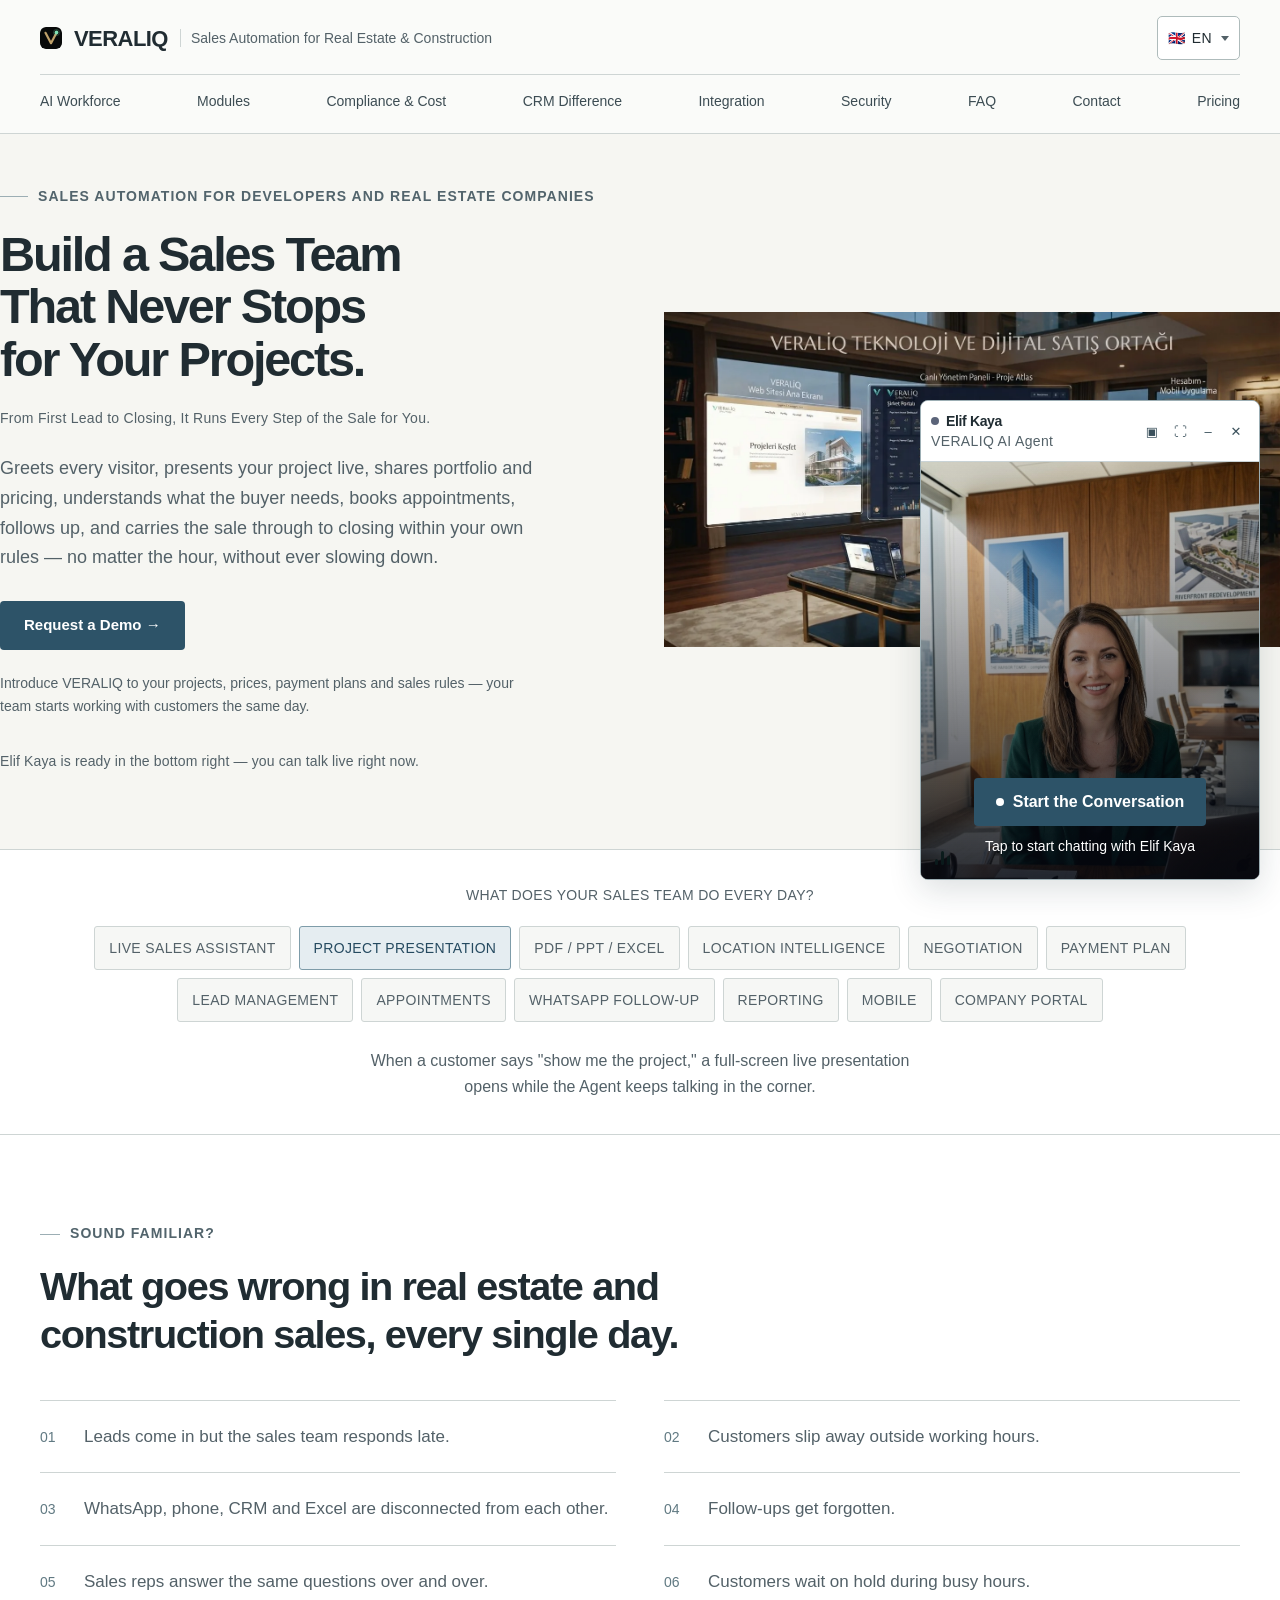
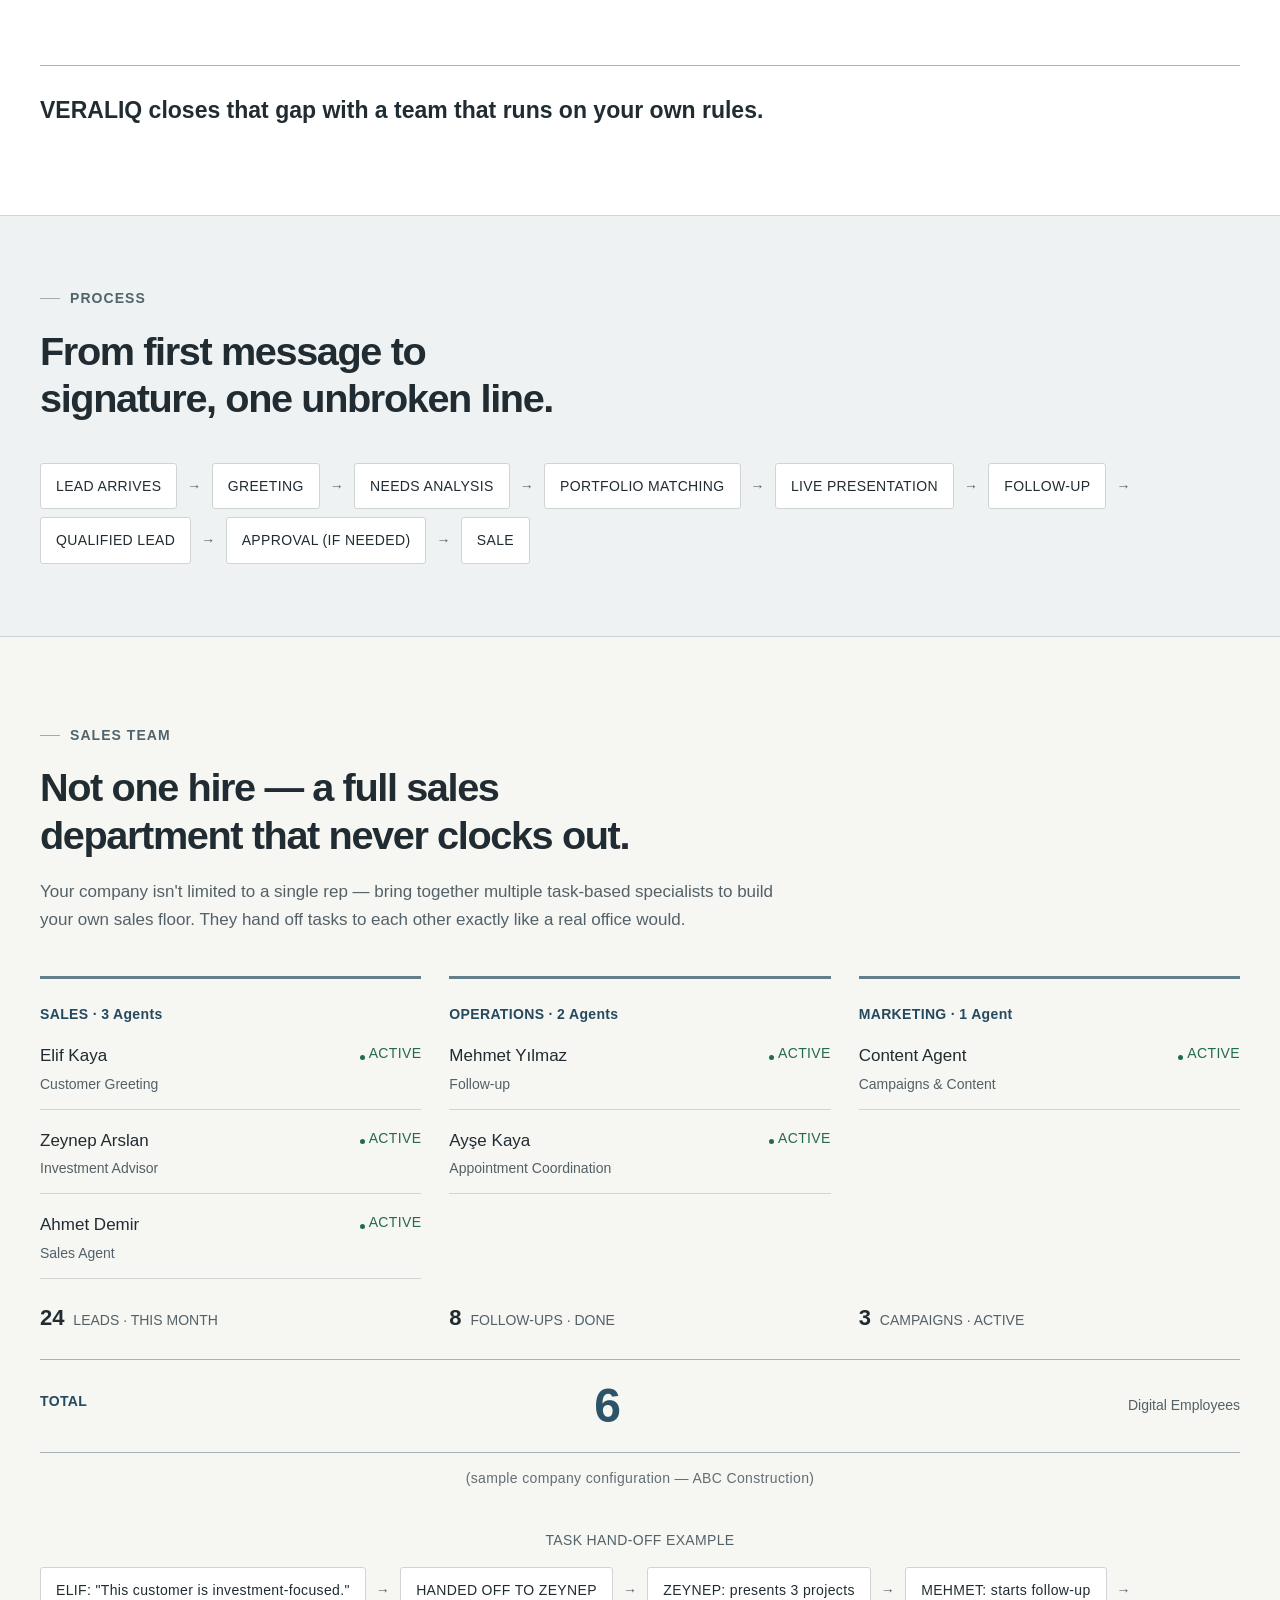
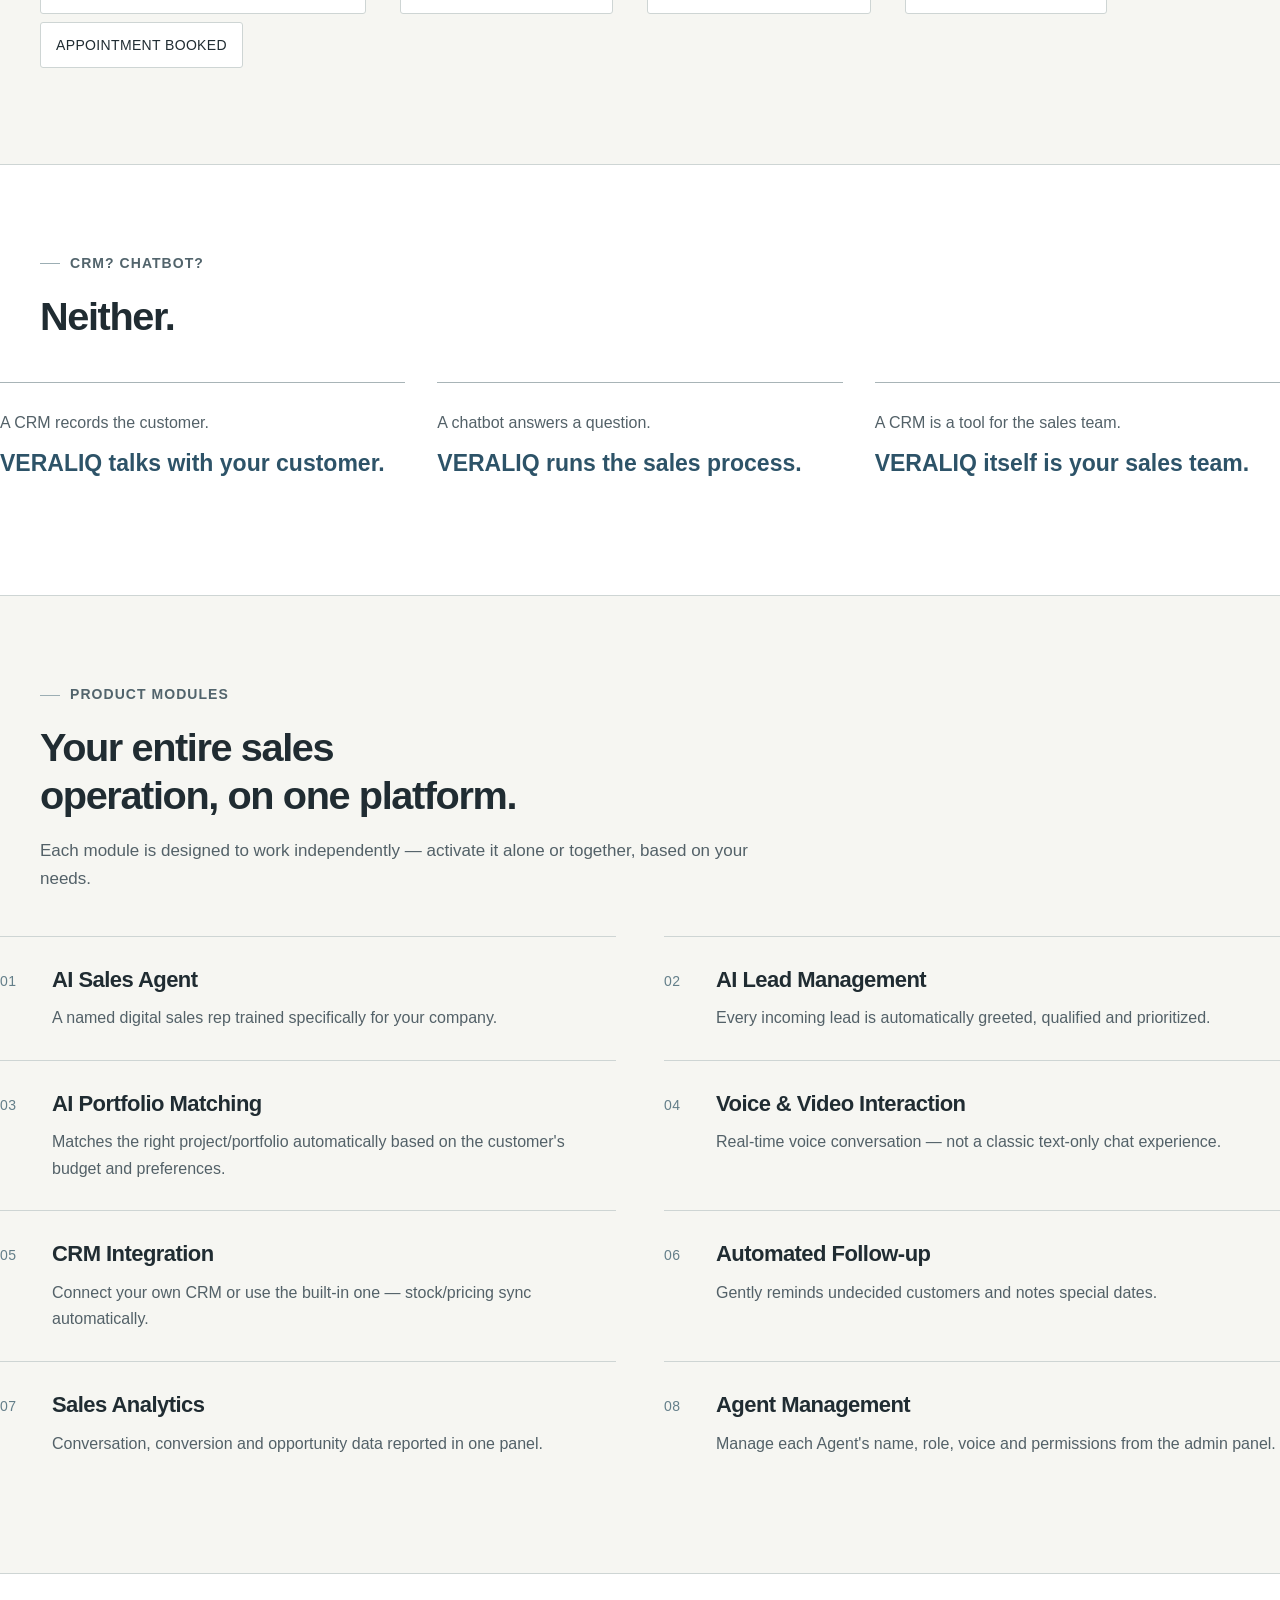
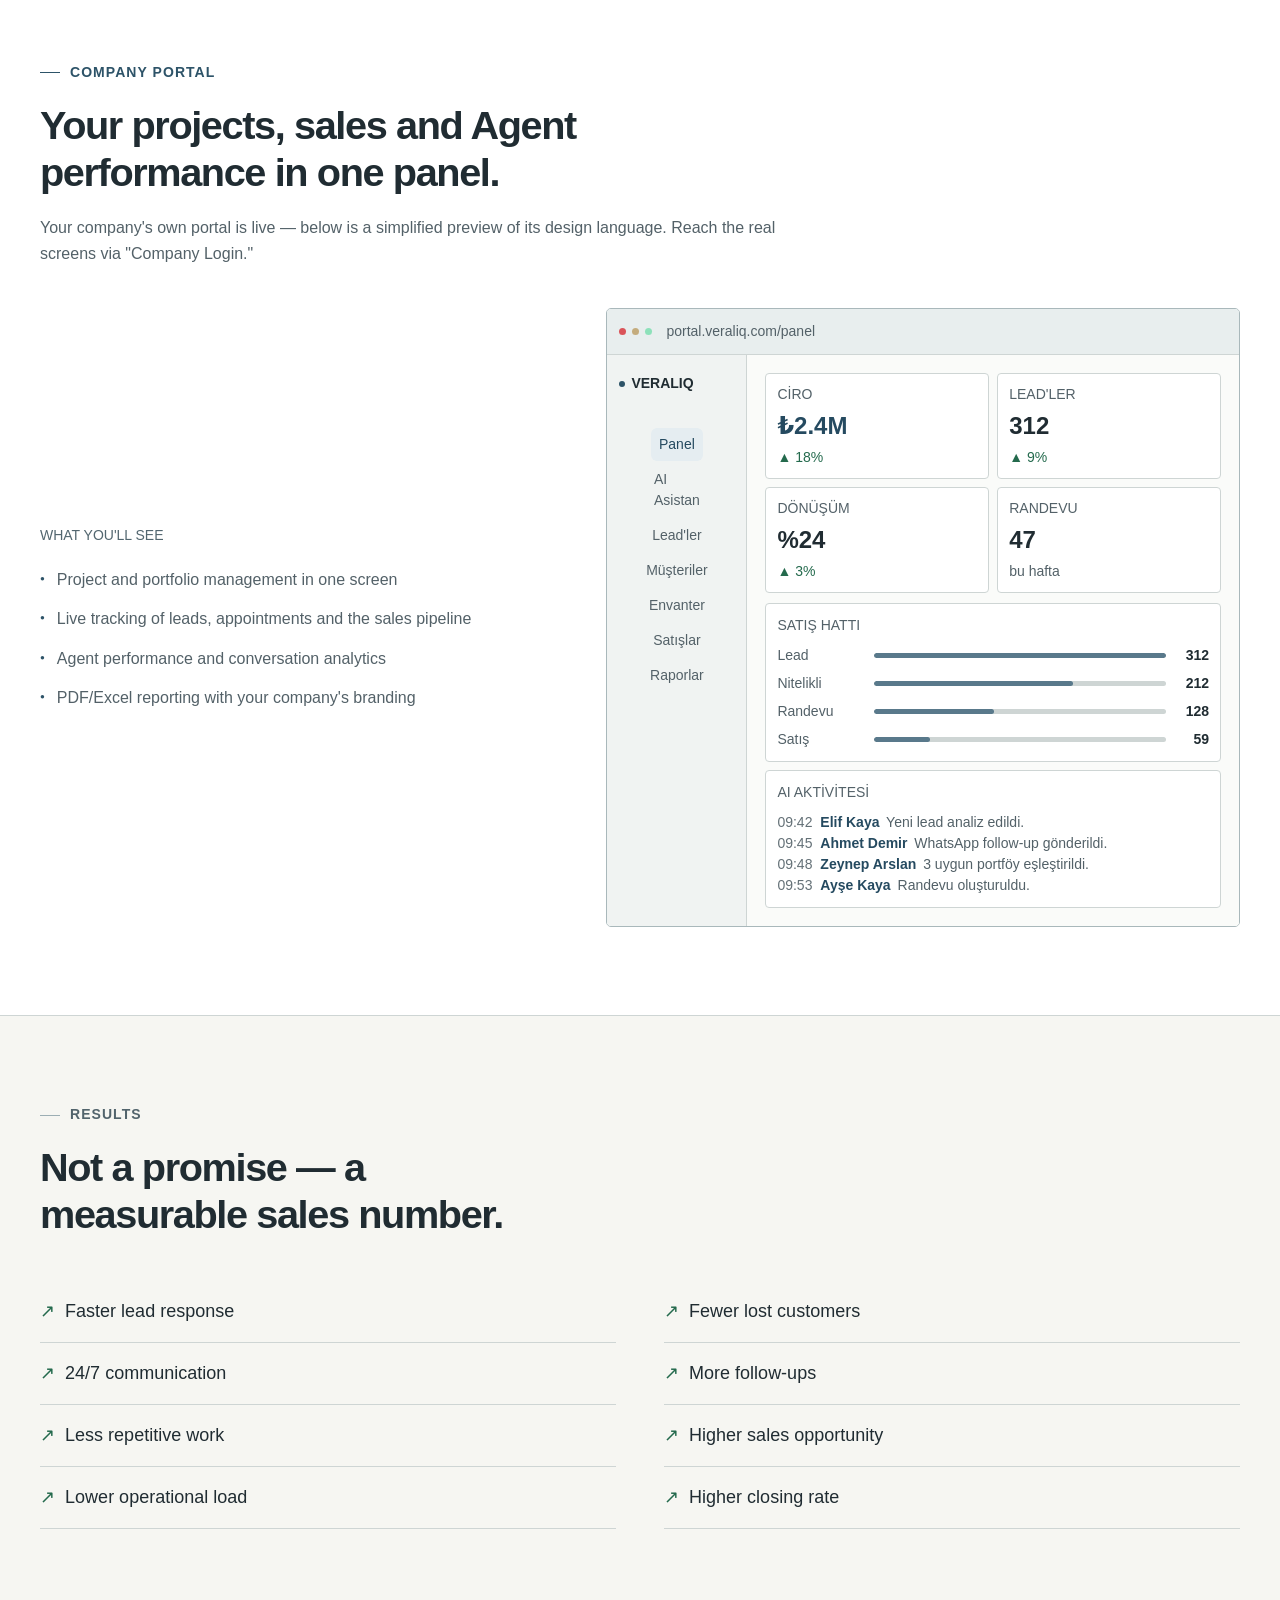
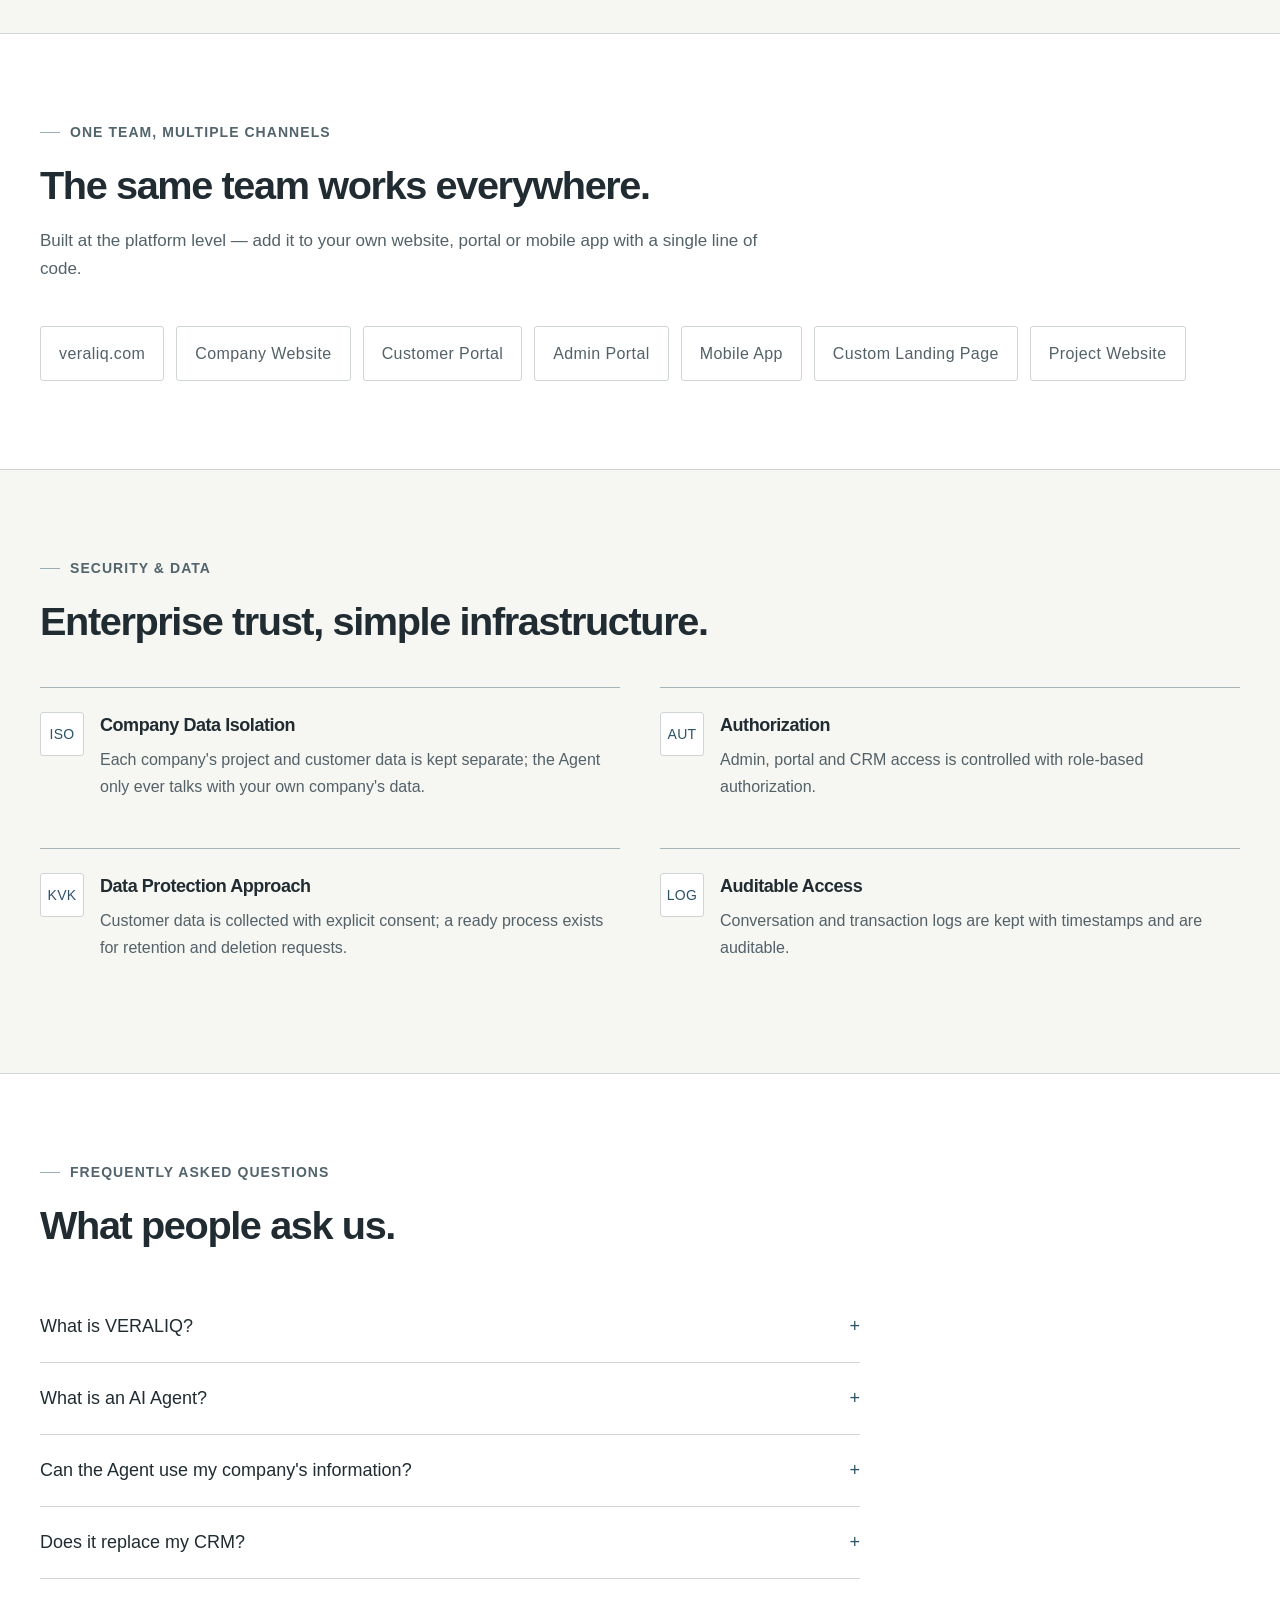
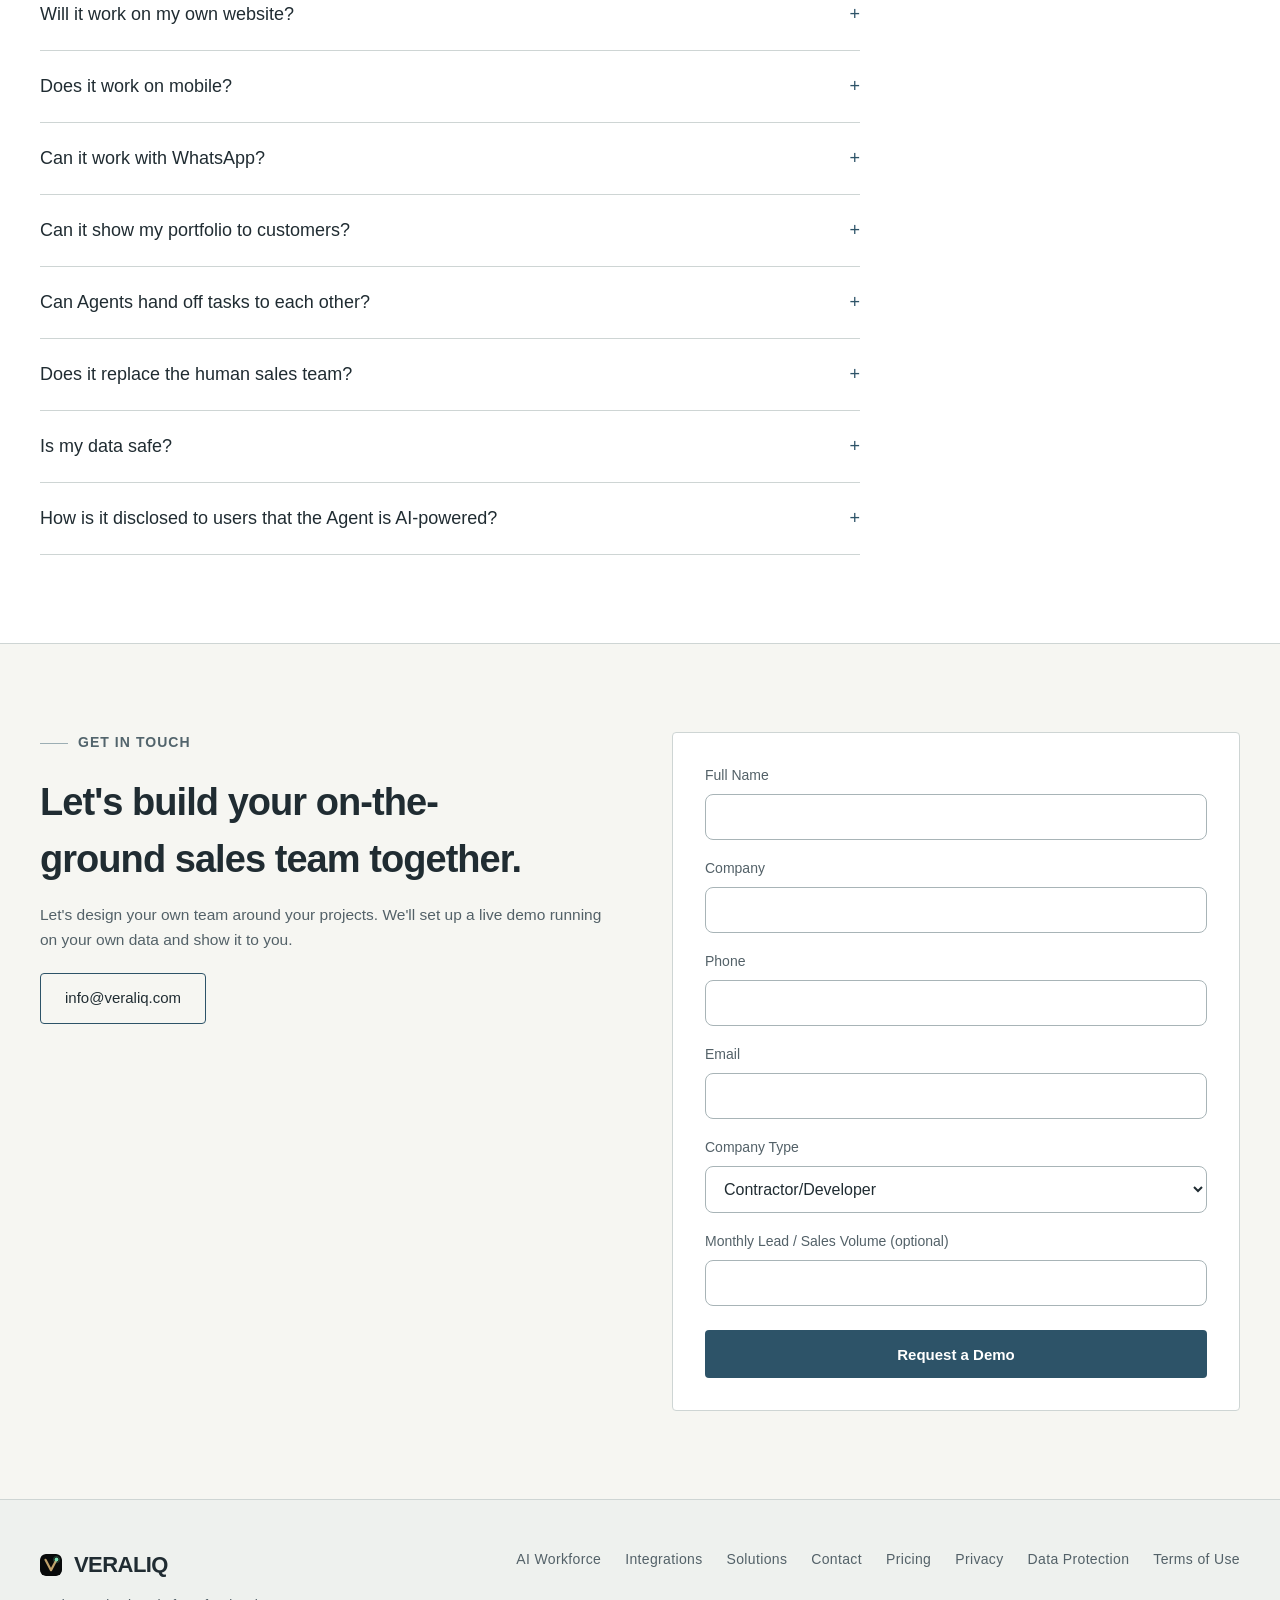
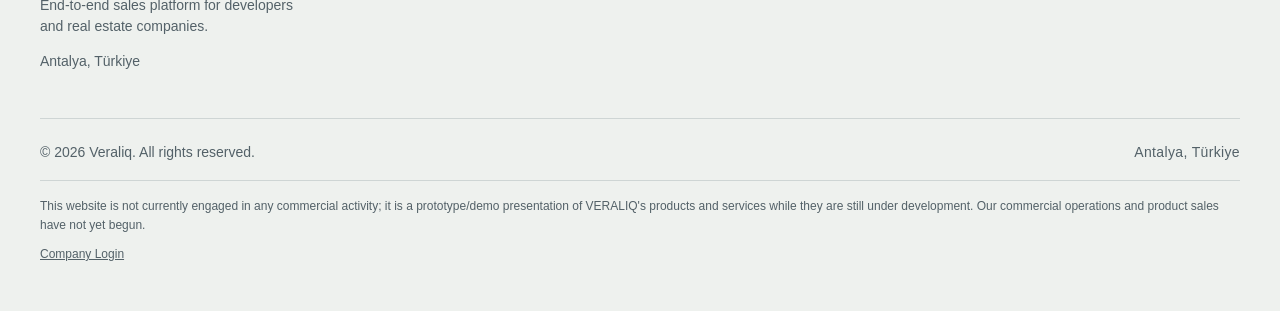
==== index.html @ 55344aca "fix: fall back to mock avatar + webspeech TTS — Spatius credits exhausted Spatius's free-tier credit" ====
<!DOCTYPE html>
<html lang="tr">
<head>
<meta charset="UTF-8">
<meta name="viewport" content="width=device-width, initial-scale=1.0">
<title>Veraliq — AI Digital Workforce Platform</title>
<meta name="description" content="Veraliq; müteahhitler ve gayrimenkul şirketleri için isimlendirilmiş, şirkete özel, gerçek zamanlı konuşabilen AI dijital çalışanlardan oluşan satış ekibi kurar. Lead karşılar, ihtiyaç analizi yapar, portföy eşleştirir, randevu ve follow-up yapar, satışı insana ihtiyaç duymadan kapanışa kadar yürütür; yalnızca yetki gerektiren konularda onayınızı ister.">
<link rel="icon" type="image/svg+xml" href="/assets/veraliq-mark.svg">
<link rel="icon" type="image/png" sizes="32x32" href="/assets/favicon-32.png">
<link rel="icon" type="image/png" sizes="16x16" href="/assets/favicon-16.png">
<link rel="apple-touch-icon" sizes="180x180" href="/assets/apple-touch-icon.png">
<style>
  :root{
    /* VERALIQ Design System — Obsidian + Champagne + AI Mint
       (replaces the previous light "Sapphire & Champagne Luxe" theme;
       variable NAMES are kept unchanged on purpose so every existing
       selector below repaints correctly without being touched one by one —
       see docs/DESIGN_SYSTEM_ANALYSIS.md for the full mapping rationale) */
    --ink:#080A0A;          /* Obsidian — page background */
    --ink-2:#101413;        /* Deep Graphite — secondary surface / hover wash */
    --panel:#171C19;        /* Surface — cards, panels, menus */
    --line: #252C28;        /* Border */
    --text:#EDE9DF;         /* Warm White — primary text */
    --text-dim:#8A918C;     /* Muted Text — secondary text */
    --text-dim-soft: rgba(138,145,140,0.92); /* WCAG AA: 0.65 idi, koyu zeminde ~3.2:1 kontrast veriyordu — footer bildirimi ve "Şirket Girişi" linki için 4.5:1 eşiğine çekildi */
    --accent:#BFA16A;       /* Champagne — primary accent */
    --accent-text:#D4BB87;  /* Champagne Hover — brighter, for small mono labels */
    --accent-dim: rgba(191,161,106,0.14);
    --accent-ink:#080A0A;   /* dark text ON champagne-background buttons */
    --navy:#101413;         /* portal-preview surface (kept as its own token; no longer literal navy) */
    --navy-2:#171C19;
    --green:#7EE0B2;        /* AI Mint — repurposed for "live / positive / AI" indicators */
    --red:#D93A40;
    --radius: 8px;
  }
  *{box-sizing:border-box;}
  html{scroll-behavior:smooth;}
  body{
    margin:0;
    background:var(--ink);
    color:var(--text);
    font-family:'Inter',sans-serif;
    -webkit-font-smoothing:antialiased;
    overflow-x:hidden;
  }
  h1,h2,h3,.display{
    font-family:'Space Grotesk',sans-serif;
    letter-spacing:-0.02em;
    font-weight:600;
    margin:0;
    text-wrap:balance;
  }
  .mono{
    font-family:'IBM Plex Mono',monospace;
    letter-spacing:0.02em;
  }
  a{color:inherit;text-decoration:none;}
  button{font-family:inherit;}
  .wrap{max-width:1240px;margin:0 auto;padding:0 32px;}
  @media(max-width:640px){.wrap{padding:0 20px;}}

  /* NAV */
  header{
    position:fixed;top:0;left:0;right:0;z-index:1002;
    backdrop-filter:blur(12px);
    background:rgba(8,10,10,0.82);
    border-bottom:1px solid var(--line);
  }
  nav{
    display:flex;align-items:center;justify-content:space-between;
    padding:16px 32px;max-width:1240px;margin:0 auto;
  }
  .logo{
    font-family:'Space Grotesk',sans-serif;
    font-weight:700;font-size:20px;letter-spacing:-0.01em;
    display:flex;align-items:center;gap:10px;
    color:var(--text);text-decoration:none;cursor:pointer;
  }
  .logo:hover{color:var(--accent-text);}
  .logo-mark{
    width:22px;height:22px;border-radius:6px;
    flex-shrink:0;display:block;
  }
  .logo-sub{
    font-family:'Inter',sans-serif;font-weight:500;font-size:11.5px;
    color:var(--text-dim);letter-spacing:0;padding-left:10px;
    border-left:1px solid var(--line);white-space:nowrap;
  }
  @media(max-width:760px){.logo-sub{display:none;}}
  .nav-links{display:flex;gap:22px;align-items:center;}
  .nav-links a{
    font-size:14px;color:var(--text-dim);
    transition:color .2s;
    white-space:nowrap;flex-shrink:0;
  }
  .nav-links a:hover{color:var(--text);}
  .logo,.lang-switch{flex-shrink:0;}
  @media(max-width:1150px){.nav-links{gap:14px;}.nav-links a{font-size:13px;}}
  .nav-cta{
    padding:10px 18px;border:1px solid var(--line);
    border-radius:var(--radius);font-size:13px;
    font-family:'IBM Plex Mono',monospace;
    transition-property:border-color,background-color;transition-duration:.2s;transition-timing-function:ease-out;white-space:nowrap;
  }
  .nav-cta:hover{border-color:var(--accent);background:rgba(191,161,106,0.10);}
  .nav-toggle{display:none;background:none;border:none;color:var(--text);font-size:24px;cursor:pointer;}
  @media(max-width:960px){
    .nav-links{
      position:fixed;top:60px;left:0;right:0;height:calc(100vh - 60px);z-index:1050;
      background:var(--ink);flex-direction:column;justify-content:flex-start;
      padding:40px 32px;gap:24px;transform:translateX(100%);
      transition:transform .3s ease;
      /* BUG FIX (reported on live mobile, 2026-08-25): this panel used to
         be sized with `bottom:0` and rely on the browser to auto-stretch
         height between top/bottom. On real mobile browsers that
         auto-stretch was NOT happening (confirmed via getBoundingClientRect
         — height computed to ~80px instead of filling the screen), so the
         opaque background only covered a thin strip and the menu links,
         still laid out below it, rendered directly over the hero content —
         completely unreadable. Using an explicit `height` sidesteps the
         browser's stretch-calculation quirk entirely. z-index is also now
         explicit rather than relying on z-index:auto containment. */
    }
    .nav-links.open{transform:translateX(0);}
    .nav-toggle{display:block;}
  }

  /* HERO — clean marketing copy + a supporting product visual; the live
     "Elif Kaya" agent window is a separate, adaptive fixed-position element
     (see .agent-window below), not part of this hero markup. */
  .hero-visual{
    position:relative;padding:0;
    border-bottom:1px solid var(--line);
    overflow:hidden;background:var(--ink);
    background-image:
      radial-gradient(ellipse 900px 560px at 18% 8%, rgba(16,20,19,0.9) 0%, transparent 60%),
      radial-gradient(ellipse 640px 480px at 92% 18%, rgba(126,224,178,0.05) 0%, transparent 65%);
  }
  .hero-grid{
    display:grid;grid-template-columns:1.05fr 0.95fr;gap:56px;align-items:center;
    padding:148px 0 76px;
  }
  .hero-grid > *{min-width:0;}
  @media(max-width:960px){
    .hero-grid{grid-template-columns:1fr;padding:126px 0 40px;gap:36px;}
  }
  .hero-showcase{
    position:relative;border-radius:20px;overflow:hidden;
    border:1px solid var(--line);
    box-shadow:0 36px 64px -24px rgba(0,0,0,0.55),0 8px 20px rgba(0,0,0,0.25);
    max-width:100%;
  }
  .hero-showcase img{width:100%;height:auto;display:block;outline:1px solid rgba(255,255,255,0.1);outline-offset:-1px;}
  @media(max-width:960px){.hero-showcase{order:-1;}}
  .cap-strip{padding:48px 0 64px;}
  .cap-strip .cap-head{margin-bottom:20px;text-align:center;}
  .chip-row{display:flex;flex-wrap:wrap;justify-content:center;gap:9px;max-width:980px;margin:0 auto;}
  .chip{
    font-family:'IBM Plex Mono',monospace;font-size:11.5px;letter-spacing:0.03em;
    padding:9px 15px;border-radius:999px;border:1px solid var(--line);
    background:var(--panel);color:var(--text-dim);cursor:pointer;
    transition-property:border-color,background-color,color;transition-duration:.15s;transition-timing-function:ease-out;
  }
  .chip:hover{border-color:var(--accent);color:var(--text);}
  .chip.active{background:var(--accent);border-color:var(--accent);color:var(--accent-ink);font-weight:500;}
  .chip-detail{
    max-width:560px;margin:26px auto 0;text-align:center;
    font-size:14.5px;line-height:1.55;color:var(--text-dim);
    min-height:44px;
  }
  .hv-copy{position:relative;z-index:2;max-width:560px;text-align:left;margin:0;}
  .hero-visual h1{font-size:clamp(30px,3.6vw,48px);line-height:1.1;margin-bottom:10px;letter-spacing:-0.025em;}
  .hero-visual h1 span{color:var(--accent);}
  .hero-en{
    font-family:'IBM Plex Mono',monospace;font-size:13.5px;color:var(--text-dim);
    letter-spacing:0.02em;margin:0 0 24px;
  }
  .hv-copy p.lede{font-size:16.5px;line-height:1.6;color:var(--text-dim);max-width:560px;margin:0 0 20px;}
  .hero-support{font-size:14px;line-height:1.55;color:var(--text-dim);max-width:520px;margin:22px 0 0;opacity:0.85;}

  .eyebrow{
    font-family:'IBM Plex Mono',monospace;
    font-size:12px;color:var(--accent-text);
    letter-spacing:0.12em;text-transform:uppercase;
    display:flex;align-items:center;gap:10px;margin-bottom:20px;
  }
  .eyebrow::before{content:'';width:20px;height:1px;background:var(--accent-text);}
  .hero h1{
    font-size:clamp(30px,3.6vw,44px);
    line-height:1.08;margin-bottom:20px;
  }
  .hero h1 span{color:var(--accent);}
  .hero p.lede{
    font-size:16px;line-height:1.6;color:var(--text-dim);
    max-width:440px;margin-bottom:28px;
  }
  .btn-row{display:flex;gap:14px;flex-wrap:wrap;}
  .btn{
    padding:13px 24px;border-radius:var(--radius);
    font-size:14px;font-weight:500;
    display:inline-flex;align-items:center;gap:8px;
    transition-property:background-color,border-color,transform;transition-duration:.2s;transition-timing-function:ease-out;cursor:pointer;border:none;font-family:'Inter',sans-serif;
  }
  .btn-primary{background:var(--accent);color:var(--accent-ink);font-weight:600;}
  .btn-primary:hover{background:var(--accent-text);transform:translateY(-1px);}
  .btn-primary:active{transform:scale(0.96);}
  .btn-ghost{border:1px solid var(--accent);color:var(--text);background:transparent;}
  .btn-ghost:hover{border-color:var(--accent-text);background:rgba(191,161,106,0.08);}
  .btn-ghost:active{transform:scale(0.96);}
  .hero-footnote{
    margin-top:32px;font-size:13px;color:var(--text-dim);
    letter-spacing:0.01em;opacity:0.85;
  }

  /* Capabilities column */
  .cap-list{list-style:none;margin:0;padding:0;display:flex;flex-direction:column;gap:12px;}
  .cap-list li{
    display:flex;align-items:flex-start;gap:10px;font-size:13.5px;color:var(--text-dim);line-height:1.4;
  }
  .cap-list li::before{content:'●';color:var(--accent);font-size:8px;margin-top:5px;flex-shrink:0;}
  .cap-head{font-family:'IBM Plex Mono',monospace;font-size:12px;color:var(--text-dim);text-transform:uppercase;letter-spacing:0.1em;margin-bottom:18px;}

  /* Section shared */
  section{padding:132px 0;border-bottom:1px solid var(--line);}
  .section-head{max-width:640px;margin-bottom:64px;}
  .section-head .eyebrow{margin-bottom:18px;}
  .section-head h2{font-size:clamp(28px,3.4vw,42px);line-height:1.15;letter-spacing:-0.02em;}
  .section-head p{color:var(--text-dim);font-size:16.5px;margin-top:18px;line-height:1.65;}

  /* PORTAL PREVIEW — dark navy "Enterprise Portal" visual language.
     Framed explicitly as a design preview: the real multi-tenant portal is
     later-roadmap backend work and is not live yet — never claim it is. */
  .portal-preview{background:var(--navy);color:#fff;border-bottom:1px solid rgba(255,255,255,0.08);}
  .portal-preview .section-head .eyebrow{color:var(--accent);}
  .portal-preview .section-head .eyebrow::before{background:var(--accent);}
  .portal-preview .section-head h2{color:#fff;}
  .portal-preview .section-head p{color:rgba(255,255,255,0.65);}
  .portal-grid{display:grid;grid-template-columns:0.9fr 1.1fr;gap:48px;align-items:center;}
  .portal-grid > *{min-width:0;}
  @media(max-width:960px){.portal-grid{grid-template-columns:1fr;}}
  .portal-visual{
    position:relative;border-radius:20px;
    overflow-x:auto;overflow-y:hidden;
    border:1px solid var(--line);background:var(--ink);
    box-shadow:0 30px 60px -20px rgba(0,0,0,0.6);
  }
  .portal-visual img{width:100%;height:auto;display:block;outline:1px solid rgba(255,255,255,0.1);outline-offset:-1px;}

  /* Kodlanmış portal dashboard mockup — sabit örnek verilerle, gerçek
     ürünün henüz var olmayan bir ekranını temsil eder (bkz. HTML yorumu). */
  .pm-chrome{
    display:flex;align-items:center;gap:6px;padding:9px 12px;
    background:rgba(0,0,0,0.35);border-bottom:1px solid var(--line);
    min-width:380px;
  }
  .pmc-dot{width:7px;height:7px;border-radius:50%;flex-shrink:0;opacity:0.85;}
  .pmc-url{
    margin-left:8px;font-family:'IBM Plex Mono',monospace;font-size:9.5px;
    color:var(--text-dim);letter-spacing:0.02em;
  }
  .pm-body{display:flex;min-width:380px;}
  .pm-sidebar{
    width:108px;flex-shrink:0;background:rgba(0,0,0,0.25);
    border-right:1px solid var(--line);padding:16px 10px;
  }
  .pm-slogo{
    display:flex;align-items:center;gap:6px;font-family:'Space Grotesk',sans-serif;
    font-weight:700;font-size:11.5px;color:var(--text);margin-bottom:18px;letter-spacing:-0.01em;
  }
  .pm-slogo-dot{width:6px;height:6px;border-radius:50%;background:var(--accent);flex-shrink:0;}
  .pm-nav{display:flex;flex-direction:column;gap:2px;}
  .pm-nav-item{
    font-size:10px;color:var(--text-dim);padding:6px 8px;border-radius:6px;
  }
  .pm-nav-item.active{background:var(--accent-dim);color:var(--accent-text);font-weight:500;}
  .pm-main{flex:1;padding:16px;background:var(--ink-2);min-width:0;}
  .pm-kpis{display:grid;grid-template-columns:repeat(2,1fr);gap:8px;margin-bottom:10px;}
  .pm-kpi{
    background:var(--panel);border:1px solid var(--line);border-radius:8px;
    padding:10px 11px;display:flex;flex-direction:column;gap:3px;
  }
  .pm-kpi-label{font-family:'IBM Plex Mono',monospace;font-size:8.5px;letter-spacing:0.06em;color:var(--text-dim);}
  .pm-kpi-val{font-family:'Space Grotesk',sans-serif;font-size:17px;font-weight:600;color:var(--text);font-variant-numeric:tabular-nums;}
  .pm-kpi-val.gold{color:var(--accent-text);}
  .pm-kpi-delta{font-family:'IBM Plex Mono',monospace;font-size:9.5px;color:var(--green);}
  .pm-kpi-delta.neutral{color:var(--text-dim);}
  .pm-row{display:grid;grid-template-columns:1fr 1fr;gap:8px;}
  .pm-panel{background:var(--panel);border:1px solid var(--line);border-radius:8px;padding:11px;}
  .pm-panel-title{font-family:'IBM Plex Mono',monospace;font-size:8.5px;letter-spacing:0.06em;color:var(--text-dim);margin-bottom:9px;}
  .pm-fbar{display:flex;align-items:center;gap:5px;margin-bottom:7px;font-size:9px;}
  .pm-fbar:last-child{margin-bottom:0;}
  .pm-fbar span{width:38px;flex-shrink:0;color:var(--text-dim);white-space:nowrap;overflow:hidden;text-overflow:ellipsis;}
  .pm-fbar i{flex:1;height:5px;border-radius:3px;background:var(--line);position:relative;display:block;overflow:hidden;font-style:normal;}
  .pm-fbar i::after{content:'';position:absolute;left:0;top:0;bottom:0;width:var(--w);background:linear-gradient(90deg,var(--accent-text),var(--accent));border-radius:3px;}
  .pm-fbar b{width:24px;text-align:right;color:var(--text);font-weight:600;font-family:'Space Grotesk',sans-serif;flex-shrink:0;font-size:10px;font-variant-numeric:tabular-nums;}
  .pm-feed-row{font-size:9px;line-height:1.75;color:var(--text-dim);}
  .pm-feed-row b{font-family:'IBM Plex Mono',monospace;font-weight:400;color:var(--text-dim);opacity:0.9;margin-right:4px;}
  .pm-feed-row em{font-style:normal;font-weight:600;color:var(--accent-text);margin-right:3px;}
  .portal-note{
    font-family:'IBM Plex Mono',monospace;font-size:11px;letter-spacing:0.06em;
    color:var(--accent);text-transform:uppercase;
  }
  .portal-list{list-style:none;margin:20px 0 0;padding:0;display:flex;flex-direction:column;gap:14px;}
  .portal-list li{display:flex;gap:12px;font-size:14.5px;line-height:1.5;color:rgba(255,255,255,0.82);}
  .portal-list li::before{content:'●';color:var(--accent);font-size:8px;margin-top:6px;flex-shrink:0;}


  /* Problem block */
  .problem-grid{display:grid;grid-template-columns:repeat(2,1fr);gap:32px 56px;margin-bottom:48px;}
  @media(max-width:760px){.problem-grid{grid-template-columns:1fr;gap:22px;}}
  .problem-item{padding-left:20px;border-left:2px solid var(--accent-dim);font-size:15.5px;color:var(--text-dim);line-height:1.55;}
  .problem-resolve{font-size:20px;font-family:'Space Grotesk',sans-serif;font-weight:600;text-align:center;padding-top:16px;}

  /* Flow */
  .flow-row{display:flex;align-items:center;flex-wrap:wrap;gap:0;justify-content:center;}
  .flow-step{
    font-family:'IBM Plex Mono',monospace;font-size:12.5px;
    padding:12px 18px;border:1px solid var(--line);border-radius:20px;
    background:var(--panel);white-space:nowrap;
  }
  .flow-arrow{color:var(--text-dim);padding:0 10px;font-size:14px;}
  @media(max-width:760px){.flow-row{flex-direction:column;} .flow-arrow{transform:rotate(90deg);padding:6px 0;}}

  /* AI Workforce */
  .workforce-grid{display:grid;grid-template-columns:repeat(4,1fr);gap:1px;background:var(--line);border:1px solid var(--line);border-radius:14px;overflow:hidden;}
  @media(max-width:900px){.workforce-grid{grid-template-columns:1fr 1fr;}}
  @media(max-width:560px){.workforce-grid{grid-template-columns:1fr;}}
  .wf-dept{background:var(--panel);padding:30px 26px;display:flex;flex-direction:column;}
  .wf-dept-head{font-size:11px;color:var(--accent-text);letter-spacing:0.08em;margin-bottom:16px;}
  .wf-agent{font-size:14.5px;color:var(--text);margin-bottom:12px;display:flex;flex-direction:column;gap:3px;}
  .wf-agent-top{display:flex;align-items:center;justify-content:space-between;gap:8px;}
  .wf-role{font-size:12px;color:var(--text-dim);font-weight:400;}
  /* per-agent live status pill — mint, matches design system §7/§9 */
  .wf-status{
    font-family:'IBM Plex Mono',monospace;font-size:9px;letter-spacing:0.05em;
    color:var(--green);text-transform:uppercase;white-space:nowrap;
    display:inline-flex;align-items:center;gap:4px;flex-shrink:0;
  }
  .wf-status::before{content:'';width:5px;height:5px;border-radius:50%;background:var(--green);box-shadow:0 0 0 2px rgba(126,224,178,0.25);}
  /* department-level activity metric — champagne number, muted label */
  .wf-metric{
    margin-top:auto;padding-top:16px;border-top:1px solid var(--line);
    font-family:'IBM Plex Mono',monospace;font-size:10.5px;letter-spacing:0.04em;
    color:var(--text-dim);text-transform:uppercase;
  }
  .wf-metric b{color:var(--accent-text);font-size:16px;font-family:'Space Grotesk',sans-serif;font-weight:600;letter-spacing:0;margin-right:5px;}
  .wf-total{display:flex;flex-direction:column;align-items:center;justify-content:center;text-align:center;background:var(--panel);}
  .wf-total-num{font-family:'Space Grotesk',sans-serif;font-size:40px;font-weight:600;color:var(--accent-text);margin:6px 0 2px;}
  .wf-note{text-align:center;font-size:11px;color:var(--text-dim);opacity:0.9;margin-top:14px;}
  .wf-handoff{margin-top:40px;}
  .wf-handoff-title{font-size:11px;color:var(--text-dim);letter-spacing:0.08em;margin-bottom:16px;text-align:center;}
  .wf-handoff .flow-row{overflow-x:auto;flex-wrap:nowrap;padding-bottom:8px;}
  .wf-handoff .flow-step{font-size:11.5px;}

  /* Compare */
  .compare-grid{display:grid;grid-template-columns:repeat(3,1fr);gap:1px;background:var(--line);border:1px solid var(--line);border-radius:14px;overflow:hidden;}
  @media(max-width:900px){.compare-grid{grid-template-columns:1fr;}}
  .compare-item{background:var(--panel);padding:36px 32px;}
  .compare-item .old{color:var(--text-dim);font-size:14px;margin-bottom:12px;text-decoration:line-through;text-decoration-color:rgba(138,145,140,0.5);}
  .compare-item .new{color:var(--text);font-size:17px;font-weight:500;font-family:'Space Grotesk',sans-serif;}

  /* Modules grid */
  .services{
    display:grid;grid-template-columns:repeat(4,1fr);gap:1px;
    background:var(--line);border:1px solid var(--line);border-radius:14px;overflow:hidden;
  }
  @media(max-width:900px){.services{grid-template-columns:repeat(2,1fr);}}
  @media(max-width:560px){.services{grid-template-columns:1fr;}}
  .service{background:var(--panel);padding:32px 26px;transition:transform .2s;}
  .service:hover{transform:translateY(-2px);}
  .service .idx{font-family:'IBM Plex Mono',monospace;font-size:12px;color:var(--accent-text);}
  .service h3{font-size:17px;margin:16px 0 8px;}
  .service p{font-size:13.5px;color:var(--text-dim);line-height:1.6;}

  /* ROI */
  .roi-list{display:grid;grid-template-columns:repeat(2,1fr);gap:14px 40px;}
  @media(max-width:760px){.roi-list{grid-template-columns:1fr;}}
  .roi-list li{list-style:none;display:flex;gap:10px;font-size:15px;color:var(--text);align-items:flex-start;}
  .roi-list li::before{content:'↗';color:var(--green);flex-shrink:0;}

  /* Channels */
  .channel-chips{display:flex;flex-wrap:wrap;gap:12px;}
  .channel-chip{
    font-family:'IBM Plex Mono',monospace;font-size:12.5px;
    padding:10px 16px;border:1px solid var(--line);border-radius:var(--radius);
    color:var(--text-dim);
  }

  /* Trust */
  .trust-grid{display:grid;grid-template-columns:repeat(2,1fr);gap:1px;background:var(--line);border:1px solid var(--line);border-radius:14px;overflow:hidden;}
  @media(max-width:760px){.trust-grid{grid-template-columns:1fr;}}
  .trust-item{background:var(--panel);padding:28px 32px;display:flex;gap:16px;align-items:flex-start;}
  .trust-icon{
    width:32px;height:32px;flex-shrink:0;border-radius:var(--radius);
    border:1px solid var(--line);display:flex;align-items:center;justify-content:center;
    font-family:'IBM Plex Mono',monospace;font-size:12px;color:var(--accent);
  }
  .trust-item h4{font-size:14.5px;margin-bottom:5px;}
  .trust-item p{font-size:13px;color:var(--text-dim);line-height:1.5;}

  /* FAQ */
  .faq-item{border-bottom:1px solid var(--line);}
  .faq-q{
    width:100%;text-align:left;background:none;border:none;color:var(--text);
    padding:20px 0;font-size:15.5px;font-family:'Space Grotesk',sans-serif;font-weight:500;
    display:flex;justify-content:space-between;align-items:center;cursor:pointer;gap:16px;
  }
  .faq-q .plus{color:var(--accent);font-size:18px;transition:transform .2s;flex-shrink:0;}
  .faq-item.open .faq-q .plus{transform:rotate(45deg);}
  .faq-a{max-height:0;overflow:hidden;transition:max-height .25s ease;}
  .faq-item.open .faq-a{max-height:220px;}
  .faq-a p{color:var(--text-dim);font-size:14.5px;line-height:1.6;padding-bottom:20px;max-width:720px;}

  /* Demo form */
  .demo-grid{display:grid;grid-template-columns:1fr 1fr;gap:56px;align-items:start;}
  @media(max-width:900px){.demo-grid{grid-template-columns:1fr;gap:40px;}}
  .demo-form{display:grid;gap:12px;}
  .demo-form input,.demo-form select{
    background:var(--panel);border:1px solid var(--line);color:var(--text);
    padding:12px 14px;border-radius:8px;font-family:'Inter',sans-serif;font-size:14px;width:100%;
  }
  .demo-form label{font-size:12px;color:var(--text-dim);font-family:'IBM Plex Mono',monospace;margin-bottom:4px;display:block;}
  .form-status{font-size:13px;color:var(--green);margin-top:10px;display:none;}
  .form-status.show{display:block;}

  /* Footer */
  footer{padding:48px 0 32px;}
  .footer-grid{display:flex;flex-wrap:wrap;justify-content:space-between;gap:32px;margin-bottom:32px;align-items:flex-start;}
  .footer-links{display:flex;flex-wrap:wrap;gap:24px;}
  .footer-links a{font-size:13.5px;color:var(--text-dim);transition:color .2s;}
  .footer-links a:hover{color:var(--text);}
  .footer-bottom{
    border-top:1px solid var(--line);padding-top:22px;
    display:flex;justify-content:space-between;flex-wrap:wrap;gap:12px;
    font-size:12.5px;color:var(--text-dim);
  }

  /* ===================================================================
     ADAPTIVE AGENT WINDOW — real video-streaming "Elif Kaya" agent.
     States (data-state on #agentWindow): corner | half | fullscreen
     Separate elements handle "minimized" (agent-bubble) and "closed"
     (agent-reopen) so the site behind is never blocked in those modes.
     =================================================================== */
  .agent-window{
    position:fixed;z-index:1010;
    width:340px;height:480px;
    background:#0B1220;border:1px solid rgba(255,255,255,0.10);
    border-radius:14px;overflow:hidden;
    /* subtle AI Mint ambient glow (VERALIQ design system §7) — kept very
       low-opacity on purpose, this is a premium accent, not a neon frame */
    box-shadow:0 20px 60px rgba(10,15,30,0.35), 0 2px 8px rgba(10,15,30,0.25),
               0 0 0 1px rgba(126,224,178,0.06), 0 0 40px -8px rgba(126,224,178,0.16);
    display:flex;flex-direction:column;
    transition:width .28s cubic-bezier(.2,.8,.2,1),height .28s cubic-bezier(.2,.8,.2,1),
               left .28s cubic-bezier(.2,.8,.2,1),right .28s cubic-bezier(.2,.8,.2,1),
               top .28s cubic-bezier(.2,.8,.2,1),bottom .28s cubic-bezier(.2,.8,.2,1),
               border-radius .28s ease,opacity .2s ease;
  }
  .agent-window[hidden]{display:none;}
  .agent-window.dragging{transition:none;}

  /* corner state — anchored to one of four corners */
  .agent-window[data-state="corner"][data-corner="br"]{right:20px;bottom:20px;left:auto;top:auto;}
  .agent-window[data-state="corner"][data-corner="bl"]{left:20px;bottom:20px;right:auto;top:auto;}
  .agent-window[data-state="corner"][data-corner="tr"]{right:20px;top:88px;left:auto;bottom:auto;}
  .agent-window[data-state="corner"][data-corner="tl"]{left:20px;top:88px;right:auto;bottom:auto;}
  @media(max-width:480px){
    .agent-window[data-state="corner"]{width:calc(100vw - 24px);height:440px;left:12px !important;right:12px !important;}
  }

  /* half-screen state — right half of viewport, full height.
     NOT (2026-08-26): height 100vh yerine 100dvh kullanılıyor (100vh
     fallback ile) — mobil tarayıcılarda adres çubuğu görünür/gizli
     olduğunda 100vh gerçek görünür alanı YANLIŞ hesaplıyor, bu da
     pencerenin alt kısmının (ve dolayısıyla üstteki kontrol
     düğmelerinin) ekran dışına taşmasına / "aşağı çekilememesine" yol
     açıyordu (overflow:hidden olduğu için scroll da mümkün değildi).
     100dvh, tarayıcının o anki GERÇEK görünür yüksekliğini kullanır. */
  .agent-window[data-state="half"]{
    top:0;right:0;left:auto;bottom:auto;width:46vw;height:100vh;height:100dvh;border-radius:0;
  }
  @media(max-width:760px){.agent-window[data-state="half"]{width:100vw;}}

  /* fullscreen state */
  .agent-window[data-state="fullscreen"]{
    top:0;right:0;left:0;bottom:0;width:100vw;height:100vh;height:100dvh;border-radius:0;z-index:1100;
  }

  .agent-header{
    display:flex;align-items:center;justify-content:space-between;
    padding:12px 14px;background:rgba(255,255,255,0.04);
    border-bottom:1px solid rgba(255,255,255,0.08);
    cursor:grab;user-select:none;flex-shrink:0;
  }
  .agent-header.grabbing{cursor:grabbing;}
  .agent-header-id{display:flex;align-items:center;gap:8px;min-width:0;overflow:hidden;}
  .agent-dot{width:8px;height:8px;border-radius:50%;background:#5B6479;flex-shrink:0;}
  .agent-dot.live{background:var(--green);box-shadow:0 0 0 3px rgba(31,157,99,0.25);}
  .agent-name{font-family:'Space Grotesk',sans-serif;font-weight:600;font-size:14px;color:#fff;white-space:nowrap;flex-shrink:0;}
  .agent-role{font-size:10.5px;color:#8B93A7;white-space:nowrap;overflow:hidden;text-overflow:ellipsis;min-width:0;flex-shrink:1;}
  .agent-controls{display:flex;gap:4px;flex-shrink:0;}
  .agent-btn{
    width:26px;height:26px;border-radius:6px;border:none;
    background:transparent;color:#C6CCDB;font-size:13px;line-height:1;
    display:flex;align-items:center;justify-content:center;cursor:pointer;
    transition:background .15s;
  }
  .agent-btn:hover{background:rgba(255,255,255,0.10);color:#fff;}
  .agent-btn-close:hover{background:rgba(217,58,64,0.25);color:#ff9098;}

  .agent-stage{position:relative;flex:1;min-height:0;background:#050810;}
  .agent-video{position:relative;z-index:1;width:100%;height:100%;object-fit:cover;display:block;background:transparent;}
  /* GEÇİCİ avatar görseli (İmparator isteği, 2026-09-06): gerçek video avatar
     (Spatius kota bitti / anam.ai henüz yok) bağlanana kadar, avatarın hiç
     yüzü olmayan siyah kutu/boş video yerine gerçek bir kişi görünsün diye.
     Video şeffaf olduğundan (üstteki background:transparent) canlı yayın
     geldiğinde bu görsel otomatik olarak video karelerinin ALTINDA kalır —
     ekstra JS state gerekmez. Gerçek avatar (anam.ai vb.) devreye girdiğinde
     bu <img> etiketini kaldırmak yeterli olacak. */
  .agent-avatar-static{position:absolute;inset:0;z-index:0;width:100%;height:100%;object-fit:cover;object-position:center 22%;}
  .agent-stage.text-mode .agent-avatar-static{opacity:0.16;filter:saturate(0.7);}
  .agent-loading{
    position:absolute;inset:0;display:flex;flex-direction:column;align-items:center;justify-content:center;
    gap:14px;background:#0B1220;transition:opacity .3s ease;
  }
  .agent-loading.hide{opacity:0;pointer-events:none;}
  .agent-spinner{
    width:34px;height:34px;border-radius:50%;
    border:3px solid rgba(255,255,255,0.15);border-top-color:var(--accent);
    animation:agent-spin 0.85s linear infinite;
  }
  @keyframes agent-spin{to{transform:rotate(360deg);}}
  .agent-loading-text{font-size:12.5px;color:#9AA3B8;font-family:'IBM Plex Mono',monospace;}
  .agent-mic-blocked{
    position:absolute;left:12px;right:12px;bottom:12px;
    background:rgba(217,58,64,0.14);border:1px solid rgba(217,58,64,0.35);
    border-radius:8px;padding:10px 12px;
  }
  .agent-mic-blocked p{margin:0;font-size:11.5px;line-height:1.5;color:#ffd7d9;}
  .agent-indicator{
    position:absolute;left:14px;bottom:14px;display:flex;gap:3px;align-items:flex-end;height:16px;
  }
  .agent-indicator span{
    width:3px;background:var(--green);border-radius:2px;
    animation:agent-bounce 0.9s ease-in-out infinite;
  }
  .agent-indicator span:nth-child(1){height:6px;animation-delay:0s;}
  .agent-indicator span:nth-child(2){height:14px;animation-delay:.15s;}
  .agent-indicator span:nth-child(3){height:9px;animation-delay:.3s;}
  @keyframes agent-bounce{0%,100%{transform:scaleY(0.4);}50%{transform:scaleY(1);}}

  /* "Görüşmeye Katıl" giriş kapısı (2026-08-26) — mikrofon dinlemesi artık
     otomatik BAŞLAMIYOR, ziyaretçi bu butona tıklayana kadar bekliyor.
     İki sebep: (1) İmparator'ın açık isteği ("görüşmeye katıl butonu"),
     (2) mobil tarayıcılarda (özellikle iOS Safari) mikrofon izni/erişimi
     güvenilir şekilde yalnızca gerçek bir kullanıcı jestinden (tıklama)
     başlatılan bir akış içinde çalışır — sayfa yüklenir yüklenmez
     otomatik başlatılan STT, mobilde sessizce reddedilebiliyordu ("avatar
     cevap vermiyor" şikayetinin bir parçası). Video/avatar görseli hâlâ
     otomatik bağlanıyor (Elif Kaya "hazır bekliyor" izlenimi korunuyor),
     sadece dinleme bu kapının arkasında. */
  .agent-join-gate{
    position:absolute;inset:0;z-index:3;display:flex;flex-direction:column;
    align-items:center;justify-content:flex-end;gap:0;padding:0 16px 22px;
    background:linear-gradient(180deg,rgba(5,8,16,0) 0%,rgba(5,8,16,0.55) 65%,rgba(5,8,16,0.85) 100%);
    transition:opacity .25s ease;
  }
  .agent-join-gate[hidden]{display:none;}
  .agent-join-btn{
    display:flex;align-items:center;gap:9px;
    padding:13px 22px;border-radius:999px;border:none;cursor:pointer;
    background:var(--accent);color:var(--accent-ink);
    font-family:'Inter',sans-serif;font-weight:600;font-size:14.5px;
    box-shadow:0 8px 24px rgba(191,161,106,0.35);
    transition:transform .15s ease,box-shadow .15s ease;
  }
  .agent-join-btn:hover{transform:translateY(-1px);box-shadow:0 10px 28px rgba(191,161,106,0.45);}
  .agent-join-btn:active{transform:translateY(0);}
  .agent-join-btn .dot{width:8px;height:8px;border-radius:50%;background:var(--accent-ink);animation:agent-join-pulse 1.4s ease-in-out infinite;}
  @keyframes agent-join-pulse{0%,100%{opacity:1;}50%{opacity:.35;}}
  .agent-join-hint{margin-top:10px;font-size:11.5px;color:rgba(237,233,223,0.75);font-family:'IBM Plex Mono',monospace;text-align:center;}

  /* Canlı altyazı / konuşma özeti (2026-08-26) — müşteri sağda, asistan
     solda; her yeni mesaj eklendiğinde en altta görünür, ESKİ mesajlar
     tamamen KAYBOLMAZ (kalıcı bir mini-transkript) — sadece kaydırılabilir
     alanda yukarı doğru kayar. Video'nun altında, join-gate'in üstünde
     ayrı bir katman. */
  .agent-captions{
    position:absolute;left:0;right:0;bottom:0;z-index:2;
    max-height:46%;overflow-y:auto;
    display:flex;flex-direction:column;gap:6px;
    padding:14px 12px 12px;
    background:linear-gradient(180deg,rgba(5,8,16,0) 0%,rgba(5,8,16,0.75) 40%,rgba(5,8,16,0.92) 100%);
    scrollbar-width:thin;
  }
  .agent-captions[hidden]{display:none;}
  .agent-caption-line{
    max-width:82%;padding:7px 12px;border-radius:12px;
    font-family:'Inter',sans-serif;font-size:12.5px;line-height:1.45;
    animation:agent-caption-in .2s ease;
    word-wrap:break-word;
  }
  @keyframes agent-caption-in{from{opacity:0;transform:translateY(4px);}to{opacity:1;transform:translateY(0);}}
  .agent-caption-line.customer{
    align-self:flex-end;text-align:right;
    background:rgba(191,161,106,0.18);border:1px solid rgba(191,161,106,0.3);
    color:#F5EEDD;border-bottom-right-radius:3px;
  }
  .agent-caption-line.agent{
    align-self:flex-start;text-align:left;
    background:rgba(126,224,178,0.12);border:1px solid rgba(126,224,178,0.28);
    color:#E7F7EF;border-bottom-left-radius:3px;
  }
  @media(max-width:480px){.agent-caption-line{max-width:90%;font-size:12px;}}

  /* Metin sohbet yedeği (video avatar bağlanamadığında) — bkz.
     widget-runtime.js enableTextModeFallback(). Video/join-gate/mic-blocked
     gizlenir, altyazı alanı (.agent-captions) tüm sahneyi kaplayan gerçek
     bir mesaj listesine dönüşür, altına bir yazı kutusu eklenir. */
  .agent-stage.text-mode .agent-video,
  .agent-stage.text-mode .agent-join-gate,
  .agent-stage.text-mode .agent-mic-blocked,
  .agent-stage.text-mode .agent-indicator{ display:none; }
  .agent-stage.text-mode{ background:#0B1220; }
  .agent-stage.text-mode .agent-captions{
    position:absolute; inset:0 0 60px 0; max-height:none;
    background:none; padding:16px 12px 8px;
  }
  .agent-text-form{
    position:absolute; left:0; right:0; bottom:0; z-index:3;
    display:flex; gap:8px; padding:10px 12px;
    background:#0B1220; border-top:1px solid rgba(255,255,255,0.08);
  }
  .agent-text-form[hidden]{ display:none; }
  .agent-text-input{
    flex:1; min-width:0; padding:10px 12px; border-radius:999px;
    border:1px solid rgba(255,255,255,0.15); background:rgba(255,255,255,0.06);
    color:#F5EEDD; font-family:'Inter',sans-serif; font-size:13px;
  }
  .agent-text-input:focus{ outline:none; border-color:var(--accent); }
  .agent-text-input::placeholder{ color:rgba(245,238,221,0.4); }
  .agent-text-send{
    width:40px; height:40px; flex-shrink:0; border-radius:50%; border:none;
    background:var(--accent); color:var(--accent-ink); font-size:15px;
    cursor:pointer; display:flex; align-items:center; justify-content:center;
    transition-property:background-color,transform;transition-duration:.15s;transition-timing-function:ease-out;
  }
  .agent-text-send:hover{ background:var(--accent-text); }
  .agent-text-send:active{ transform:scale(0.92); }

  /* "● CANLI AI SATIŞ ASİSTANI" badge (design system §7) — purely CSS-driven
     off :has(), no widget.js change needed: shows only once agentStatusDot
     actually carries the .live class (i.e. the agent is really connected),
     never a fake "live" claim while still loading/reconnecting. */
  .agent-live-badge{
    display:none;position:absolute;left:12px;top:12px;z-index:2;
    align-items:center;gap:6px;padding:5px 10px;border-radius:999px;
    background:rgba(8,10,10,0.55);border:1px solid rgba(126,224,178,0.35);
    backdrop-filter:blur(4px);
    font-family:'IBM Plex Mono',monospace;font-size:9.5px;letter-spacing:0.05em;
    color:#BFE9D4;text-transform:uppercase;white-space:nowrap;
  }
  .agent-live-badge::before{
    content:'';width:6px;height:6px;border-radius:50%;background:var(--green);
    box-shadow:0 0 0 3px rgba(126,224,178,0.25);flex-shrink:0;
  }
  .agent-window:has(.agent-dot.live) .agent-live-badge{display:flex;}
  .agent-window[data-state="fullscreen"] .agent-live-badge{top:16px;left:16px;}

  /* minimized — small circular bubble; site behind is fully visible */
  .agent-bubble{
    position:fixed;z-index:1010;width:64px;height:64px;border-radius:50%;
    border:2px solid rgba(255,255,255,0.7);padding:0;overflow:hidden;cursor:pointer;
    box-shadow:0 8px 24px rgba(10,15,30,0.3);background:#0B1220;
  }
  .agent-bubble[hidden]{display:none;}
  .agent-bubble[data-corner="br"]{right:20px;bottom:20px;}
  .agent-bubble[data-corner="bl"]{left:20px;bottom:20px;}
  .agent-bubble[data-corner="tr"]{right:20px;top:88px;}
  .agent-bubble[data-corner="tl"]{left:20px;top:88px;}
  .agent-bubble-video{position:relative;z-index:1;width:100%;height:100%;object-fit:cover;}
  .agent-bubble-avatar-static{position:absolute;inset:0;z-index:0;width:100%;height:100%;object-fit:cover;object-position:center 22%;}
  .agent-bubble-dot{
    position:absolute;right:3px;bottom:3px;width:12px;height:12px;border-radius:50%;
    background:#5B6479;border:2px solid #0B1220;
  }
  .agent-bubble-dot.live{background:var(--green);}

  /* closed — small reopen tab, replaces the window entirely */
  .agent-reopen{
    position:fixed;right:20px;bottom:20px;z-index:1010;
    padding:12px 18px;border-radius:999px;border:1px solid var(--line);
    background:var(--panel);color:var(--text);font-size:13px;font-weight:500;
    font-family:'Inter',sans-serif;cursor:pointer;
    box-shadow:0 8px 24px rgba(10,15,30,0.14);
    display:flex;align-items:center;gap:8px;
  }
  .agent-reopen[hidden]{display:none;}
  .agent-reopen::before{content:'';width:8px;height:8px;border-radius:50%;background:var(--accent);}

  /* LANGUAGE SWITCHER */
  .lang-switch{position:relative;}
  .lang-btn{
    display:flex;align-items:center;gap:6px;
    padding:8px 10px;border:1px solid var(--line);border-radius:var(--radius);
    background:var(--panel);color:var(--text);font-size:13px;cursor:pointer;
    font-family:'IBM Plex Mono',monospace;white-space:nowrap;
  }
  .lang-btn:hover{border-color:var(--accent);}
  .lang-btn .car{font-size:9px;color:var(--text-dim);}
  .lang-menu{
    position:absolute;top:calc(100% + 8px);right:0;min-width:170px;
    background:var(--panel);border:1px solid var(--line);border-radius:10px;
    box-shadow:0 20px 40px -12px rgba(0,0,0,0.5);
    padding:6px;display:none;flex-direction:column;gap:2px;z-index:1001;
    max-height:70vh;overflow-y:auto;
  }
  .lang-menu.open{display:flex;}
  .lang-opt{
    display:flex;align-items:center;gap:10px;padding:9px 10px;border-radius:7px;
    font-size:13.5px;color:var(--text);background:none;border:none;width:100%;
    text-align:left;cursor:pointer;font-family:'Inter',sans-serif;
  }
  .lang-opt:hover{background:var(--ink-2);}
  .lang-opt.active{color:var(--accent-text);font-weight:600;background:var(--accent-dim);}
  [dir="rtl"] .lang-menu{right:auto;left:0;}
  [dir="rtl"] .lang-opt{text-align:right;}

  /* RTL — applied when the visitor picks an RTL language (Arabic, Persian).
     Not a pixel-perfect mirror of the whole layout, but flips reading
     direction, text alignment and list bullets so content reads correctly. */
  [dir="rtl"] body{direction:rtl;}
  [dir="rtl"] .hv-copy{text-align:right;}
  [dir="rtl"] .eyebrow::before{order:2;}
  [dir="rtl"] .cap-list li,[dir="rtl"] .portal-list li,[dir="rtl"] .roi-list li{flex-direction:row-reverse;text-align:right;}
  [dir="rtl"] .problem-item{border-left:none;border-right:2px solid var(--accent-dim);padding-left:0;padding-right:20px;}
  [dir="rtl"] .trust-item{flex-direction:row-reverse;text-align:right;}
  [dir="rtl"] .wf-agent{align-items:flex-end;text-align:right;}
  [dir="rtl"] .wf-agent-top{flex-direction:row-reverse;}
  [dir="rtl"] .faq-q{text-align:right;}
  [dir="rtl"] .footer-bottom{text-align:right;}

  /* ===================================================================
     MOTION LAYER — added for the "sector-authentic, not AI-generic" visual
     pass. Pure CSS/IntersectionObserver (see motion.js); no external 3D
     asset or WebGL dependency. Everything here is additive: it does not
     rename or remove any existing selector/id/data-i18n hook above.
     =================================================================== */
  @media (prefers-reduced-motion: no-preference){
    [data-reveal]{opacity:0;transform:translateY(28px);transition:opacity .7s cubic-bezier(.16,1,.3,1),transform .7s cubic-bezier(.16,1,.3,1);}
    [data-reveal].in-view{opacity:1;transform:translateY(0);}
    [data-reveal="rise"]{transition-delay:calc(var(--reveal-i,0) * 70ms);}
    [data-reveal-immediate]{opacity:0;transform:translateY(22px);transition:opacity .8s cubic-bezier(.16,1,.3,1),transform .8s cubic-bezier(.16,1,.3,1);transition-delay:calc(var(--reveal-i,0) * 120ms);}
    [data-reveal-immediate].in-view{opacity:1;transform:translateY(0);}
  }

  /* Architectural background: a faint blueprint-style grid + a single warm
     champagne glow, replacing the old AI-mint dual radial gradient — reads
     as "construction/plan" rather than "neural network". */
  .hero-visual{
    background-image:
      linear-gradient(rgba(191,161,106,0.055) 1px, transparent 1px),
      linear-gradient(90deg, rgba(191,161,106,0.055) 1px, transparent 1px),
      radial-gradient(ellipse 900px 620px at 14% 4%, rgba(191,161,106,0.10) 0%, transparent 62%);
    background-size:48px 48px,48px 48px,100% 100%;
    background-position:-1px -1px,-1px -1px,0 0;
  }
  .hero-visual::before{
    content:'';position:absolute;inset:0;pointer-events:none;z-index:1;
    background-image:radial-gradient(rgba(237,233,223,0.05) 1px, transparent 0);
    background-size:3px 3px;mix-blend-mode:overlay;opacity:.5;
  }
  .hero-showcase{will-change:transform;}

  /* Tilt cards — subtle 3D response to cursor position, set via motion.js
     as --tiltX/--tiltY custom properties. Falls back to flat/static when
     JS doesn't run or reduced-motion is on. */
  .tilt-card{
    transform:perspective(900px) rotateX(var(--tiltY,0deg)) rotateY(var(--tiltX,0deg)) translateZ(0);
    transition:transform .35s cubic-bezier(.16,1,.3,1),box-shadow .35s ease;
  }
  @media (prefers-reduced-motion: no-preference){
    .service.tilt-card:hover,.wf-dept.tilt-card:hover,.trust-item.tilt-card:hover{
      box-shadow:0 24px 48px -20px rgba(0,0,0,0.55);
    }
  }

  /* Section eyebrow gets a thin animated rule instead of a static dash —
     small, premium detail used across agency-grade sites. */
  @media (prefers-reduced-motion: no-preference){
    .section-head.in-view .eyebrow::before{animation:eyebrow-grow .6s cubic-bezier(.16,1,.3,1) both;}
  }
  @keyframes eyebrow-grow{from{width:0;}to{width:20px;}}
</style>
<link rel="stylesheet" href="/assets/enterprise-light.css?v=2">
</head>
<body>

<header>
  <nav>
    <a href="/" class="logo" aria-label="VERALIQ ana sayfa"><img class="logo-mark" src="/assets/veraliq-mark.svg" alt="VERALIQ" width="22" height="22">VERALIQ<span class="logo-sub" data-i18n="logo.sub">Teknoloji &amp; Dijital Satış Çözümleri</span></a>
    <div class="nav-links" id="navLinks">
      <a href="#workforce" data-i18n="nav.workforce">AI Workforce</a>
      <a href="#modules" data-i18n="nav.modules">Modüller</a>
      <a href="/pricing.html#compliance-cost" data-i18n="nav.compliance">Uyum &amp; Maliyet</a>
      <a href="#compare" data-i18n="nav.compare">CRM Farkı</a>
      <a href="#channels" data-i18n="nav.channels">Entegrasyon</a>
      <a href="#trust" data-i18n="nav.trust">Güvenlik</a>
      <a href="#faq" data-i18n="nav.faq">SSS</a>
      <a href="#contact" data-i18n="nav.contact">İletişim</a>
      <a href="/pricing.html" data-i18n="nav.pricing">Fiyatlandırma</a>
    </div>
    <div class="lang-switch" id="langSwitch">
      <button type="button" class="lang-btn" id="langBtn" data-i18n-aria="lang.switcherLabel" aria-label="Dil seçin" aria-haspopup="true" aria-expanded="false">
        <span id="langBtnFlag">🇹🇷</span><span id="langBtnCode">TR</span><span class="car">▾</span>
      </button>
      <div class="lang-menu" id="langMenu" role="menu"></div>
    </div>
    <button class="nav-toggle" id="navToggle">☰</button>
  </nav>
</header>

<section class="hero-visual" id="heroVisual">
  <div class="wrap hero-grid">
    <div class="hv-copy" data-reveal-immediate>
      <div class="eyebrow" data-i18n="hero.eyebrow">YAPAY ZEKÂ DESTEKLİ DİJİTAL SATIŞ PLATFORMU</div>
      <h1 data-i18n="hero.h1" data-i18n-html="1">Kendi <span>Yapay Zekâ Satış Ekibinizi</span> Kurun.</h1>
      <p class="hero-en" data-i18n="hero.en">İnsan Ekibe İhtiyaç Duymadan Satışı Uçtan Uca Yürütün.</p>
      <p class="lede" data-i18n="hero.lede">Müşterilerinizi karşılayan, projelerinizi ve ürünlerinizi canlı sunan, portföy ve fiyat bilgilerini aktaran, ihtiyaçlarını anlayan, lead oluşturan, randevu alan, takip yapan ve şirketinizin kuralları dahilinde satış sürecini kapanışa kadar yürüten yapay zekâ satış asistanları.</p>
      <div class="btn-row">
        <a href="#contact" class="btn btn-primary" data-i18n="hero.cta">Demo Talep Et →</a>
      </div>
      <p class="hero-support" data-i18n="hero.support">Projelerinizi, fiyatlarınızı, ödeme planlarınızı ve satış kurallarınızı VERALIQ'a öğretin — dijital satış asistanlarınız müşterilerinizle çalışmaya başlasın.</p>
      <div class="hero-footnote" data-i18n="hero.footnote">Sağ altta Elif Kaya hazır bekliyor — hemen canlı konuşabilirsiniz.</div>
    </div>
    <div class="hero-showcase" data-reveal-immediate style="--reveal-i:3;">
      <picture>
        <source srcset="assets/hero-showcase-platforms.webp" type="image/webp">
        <img src="assets/hero-showcase-platforms.jpg" data-i18n-alt="hero.imgAlt" alt="VERALIQ web sitesi, canlı yönetim paneli ve mobil uygulama önizlemesi" width="1400" height="763" loading="eager">
      </picture>
    </div>
  </div>
</section>

<!-- NE YAPAR — kısa başlıklar, tıklayınca detay açılır -->
<section id="capabilities" class="cap-strip">
  <div class="wrap">
    <div class="cap-head mono" data-i18n="cap.head">DİJİTAL SATIŞ ASİSTANI NE YAPAR?</div>
    <div class="chip-row" id="chipRow">
      <button type="button" class="chip active" data-key="chip.live" data-i18n="chip.live">CANLI SATIŞ ASİSTANI</button>
      <button type="button" class="chip" data-key="chip.presentation" data-i18n="chip.presentation">PROJE SUNUMU</button>
      <button type="button" class="chip" data-key="chip.docs" data-i18n="chip.docs">PDF / PPT / EXCEL</button>
      <button type="button" class="chip" data-key="chip.location" data-i18n="chip.location">LOKASYON ZEKÂ</button>
      <button type="button" class="chip" data-key="chip.negotiation" data-i18n="chip.negotiation">MÜZAKERE</button>
      <button type="button" class="chip" data-key="chip.payment" data-i18n="chip.payment">ÖDEME PLANI</button>
      <button type="button" class="chip" data-key="chip.lead" data-i18n="chip.lead">LEAD YÖNETİMİ</button>
      <button type="button" class="chip" data-key="chip.appointment" data-i18n="chip.appointment">RANDEVU</button>
      <button type="button" class="chip" data-key="chip.whatsapp" data-i18n="chip.whatsapp">WHATSAPP TAKİP</button>
      <button type="button" class="chip" data-key="chip.reporting" data-i18n="chip.reporting">RAPORLAMA</button>
      <button type="button" class="chip" data-key="chip.mobile" data-i18n="chip.mobile">MOBİL</button>
      <button type="button" class="chip" data-key="chip.portal" data-i18n="chip.portal">ŞİRKET PORTALI</button>
    </div>
    <div class="chip-detail" id="chipDetail">Elif Kaya, ziyaretçiyi karşılar, dinler ve gerçek zamanlı sesli/görüntülü konuşur.</div>
  </div>
</section>

<!-- SORUN -->
<section id="problem">
  <div class="wrap">
    <div class="section-head" data-reveal>
      <div class="eyebrow" data-i18n="problem.eyebrow">TANIDIK GELİYOR MU?</div>
      <h2 data-i18n="problem.h2">Satış operasyonunuzda her gün tekrar eden sorunlar.</h2>
    </div>
    <div class="problem-grid">
      <div class="problem-item" data-i18n="problem.item1">Lead geliyor ama satış ekibi geç cevaplıyor.</div>
      <div class="problem-item" data-i18n="problem.item2">Mesai dışında müşteri kaçıyor.</div>
      <div class="problem-item" data-i18n="problem.item3">WhatsApp, telefon, CRM ve Excel birbirinden kopuk.</div>
      <div class="problem-item" data-i18n="problem.item4">Follow-up unutuluyor.</div>
      <div class="problem-item" data-i18n="problem.item5">Satış temsilcileri aynı soruları tekrar tekrar cevaplıyor.</div>
      <div class="problem-item" data-i18n="problem.item6">Yoğun saatlerde müşteri beklemede kalıyor.</div>
    </div>
    <div class="problem-resolve" data-i18n="problem.resolve">VERALIQ bu operasyonun içine dijital çalışanlar yerleştirir.</div>
  </div>
</section>

<!-- AKIŞ -->
<section id="flow" style="padding:72px 0;">
  <div class="wrap">
    <div class="section-head" style="margin-bottom:40px;" data-reveal>
      <div class="eyebrow" data-i18n="flow.eyebrow">SÜREÇ</div>
      <h2 data-i18n="flow.h2">Lead'den satışa, tek akış.</h2>
    </div>
    <div class="flow-row mono">
      <div class="flow-step" data-i18n="flow.step1">LEAD GELİR</div><div class="flow-arrow">→</div>
      <div class="flow-step" data-i18n="flow.step2">AI KARŞILAMA</div><div class="flow-arrow">→</div>
      <div class="flow-step" data-i18n="flow.step3">İHTİYAÇ ANALİZİ</div><div class="flow-arrow">→</div>
      <div class="flow-step" data-i18n="flow.step4">PORTFÖY EŞLEŞTİRME</div><div class="flow-arrow">→</div>
      <div class="flow-step" data-i18n="flow.step5">CANLI SUNUM</div><div class="flow-arrow">→</div>
      <div class="flow-step" data-i18n="flow.step6">FOLLOW-UP</div><div class="flow-arrow">→</div>
      <div class="flow-step" data-i18n="flow.step7">NİTELİKLİ LEAD</div><div class="flow-arrow">→</div>
      <div class="flow-step" data-i18n="flow.step8">ONAY (gerekirse)</div><div class="flow-arrow">→</div>
      <div class="flow-step" data-i18n="flow.step9">SATIŞ</div>
    </div>
  </div>
</section>

<!-- AI WORKFORCE / DEPARTMAN -->
<section id="workforce">
  <div class="wrap">
    <div class="section-head" data-reveal>
      <div class="eyebrow" data-i18n="wf.eyebrow">AI WORKFORCE</div>
      <h2 data-i18n="wf.h2">Tek Agent değil, komple bir AI satış departmanı.</h2>
      <p data-i18n="wf.p">Şirketiniz tek bir Agent ile sınırlı kalmaz — görev bazlı birden fazla dijital çalışanı bir araya getirip kendi "AI Departmanı"nızı kurabilirsiniz. Agent'lar gerektiğinde birbirine görev devreder.</p>
    </div>
    <div class="workforce-grid">
      <div class="wf-dept tilt-card" data-reveal="rise">
        <div class="wf-dept-head mono" data-i18n="wf.dept1head">SATIŞ · 3 Agent</div>
        <div class="wf-agent"><div class="wf-agent-top">Elif Kaya <span class="wf-status" data-i18n="wf.active">Aktif</span></div><span class="wf-role" data-i18n="wf.role1">Müşteri Karşılama</span></div>
        <div class="wf-agent"><div class="wf-agent-top">Zeynep Arslan <span class="wf-status" data-i18n="wf.active">Aktif</span></div><span class="wf-role" data-i18n="wf.role2">Yatırım Danışmanı</span></div>
        <div class="wf-agent"><div class="wf-agent-top">Ahmet Demir <span class="wf-status" data-i18n="wf.active">Aktif</span></div><span class="wf-role" data-i18n="wf.role3">Satış Agent'ı</span></div>
        <div class="wf-metric" data-i18n="wf.metric1" data-i18n-html><b>24</b> LEAD · BU AY</div>
      </div>
      <div class="wf-dept tilt-card" data-reveal="rise">
        <div class="wf-dept-head mono" data-i18n="wf.dept2head">OPERASYON · 2 Agent</div>
        <div class="wf-agent"><div class="wf-agent-top">Mehmet Yılmaz <span class="wf-status" data-i18n="wf.active">Aktif</span></div><span class="wf-role" data-i18n="wf.role4">Follow-up</span></div>
        <div class="wf-agent"><div class="wf-agent-top">Ayşe Kaya <span class="wf-status" data-i18n="wf.active">Aktif</span></div><span class="wf-role" data-i18n="wf.role5">Randevu Koordinasyonu</span></div>
        <div class="wf-metric" data-i18n="wf.metric2" data-i18n-html><b>8</b> FOLLOW-UP · TAMAMLANDI</div>
      </div>
      <div class="wf-dept tilt-card" data-reveal="rise">
        <div class="wf-dept-head mono" data-i18n="wf.dept3head">PAZARLAMA · 1 Agent</div>
        <div class="wf-agent"><div class="wf-agent-top"><span data-i18n="wf.agent6">İçerik Agent'ı</span> <span class="wf-status" data-i18n="wf.active">Aktif</span></div><span class="wf-role" data-i18n="wf.role6">Kampanya &amp; İçerik</span></div>
        <div class="wf-metric" data-i18n="wf.metric3" data-i18n-html><b>3</b> KAMPANYA · AKTİF</div>
      </div>
      <div class="wf-dept wf-total">
        <div class="wf-dept-head mono" data-i18n="wf.totalhead">TOPLAM</div>
        <div class="wf-total-num">6</div>
        <div class="wf-role" data-i18n="wf.totalrole">Dijital Çalışan</div>
      </div>
    </div>
    <div class="wf-note mono" data-i18n="wf.note">(örnek şirket yapılandırması — ABC Construction)</div>
    <div class="wf-handoff">
      <div class="wf-handoff-title mono" data-i18n="wf.handofftitle">GÖREV DEVRİ ÖRNEĞİ</div>
      <div class="flow-row mono" style="justify-content:flex-start;">
        <div class="flow-step" data-i18n="wf.handoff1">ELİF: "Bu müşteri yatırım odaklı."</div><div class="flow-arrow">→</div>
        <div class="flow-step" data-i18n="wf.handoff2">ZEYNEP'E AKTARILIR</div><div class="flow-arrow">→</div>
        <div class="flow-step" data-i18n="wf.handoff3">ZEYNEP: 3 proje sunar</div><div class="flow-arrow">→</div>
        <div class="flow-step" data-i18n="wf.handoff4">MEHMET: Follow-up başlatır</div><div class="flow-arrow">→</div>
        <div class="flow-step" data-i18n="wf.handoff5">RANDEVU OLUŞUR</div>
      </div>
    </div>
  </div>
</section>

<!-- CRM FARKI -->
<section id="compare">
  <div class="wrap">
    <div class="section-head" data-reveal>
      <div class="eyebrow" data-i18n="compare.eyebrow">CRM MI? CHATBOT MU?</div>
      <h2 data-i18n="compare.h2">Hiçbiri değil.</h2>
    </div>
  </div>
  <div class="compare-grid">
    <div class="compare-item tilt-card" data-reveal="rise"><div class="old" data-i18n="compare.old1">CRM müşteriyi kaydeder.</div><div class="new" data-i18n="compare.new1">VERALIQ müşterinizle konuşur.</div></div>
    <div class="compare-item tilt-card" data-reveal="rise"><div class="old" data-i18n="compare.old2">Chatbot soruyu yanıtlar.</div><div class="new" data-i18n="compare.new2">VERALIQ satış sürecini yürütür.</div></div>
    <div class="compare-item tilt-card" data-reveal="rise"><div class="old" data-i18n="compare.old3">CRM satış ekibinin aracıdır.</div><div class="new" data-i18n="compare.new3">VERALIQ'in kendisi satış ekibinizdir.</div></div>
  </div>
</section>

<!-- MODÜLLER -->
<section id="modules">
  <div class="wrap">
    <div class="section-head" data-reveal>
      <div class="eyebrow" data-i18n="modules.eyebrow">ÜRÜN MODÜLLERİ</div>
      <h2 data-i18n="modules.h2">Tek platformda dijital satış ekibi.</h2>
      <p data-i18n="modules.p">Her modül bağımsız çalışacak şekilde tasarlanmıştır; ihtiyacınıza göre tek başına ya da birlikte devreye alınabilir.</p>
    </div>
  </div>
  <div class="services">
    <div class="service tilt-card" data-reveal="rise"><div class="idx mono">01</div><h3 data-i18n="modules.svc1Title">AI Sales Agent</h3><p data-i18n="modules.svc1Desc">İsimlendirilmiş, şirketinize özel eğitilmiş dijital satış temsilcisi.</p></div>
    <div class="service tilt-card" data-reveal="rise"><div class="idx mono">02</div><h3 data-i18n="modules.svc2Title">AI Lead Management</h3><p data-i18n="modules.svc2Desc">Gelen her lead otomatik karşılanır, nitelendirilir ve önceliklendirilir.</p></div>
    <div class="service tilt-card" data-reveal="rise"><div class="idx mono">03</div><h3 data-i18n="modules.svc3Title">AI Portfolio Matching</h3><p data-i18n="modules.svc3Desc">Müşterinin bütçe ve tercihine göre uygun proje/portföy otomatik eşleşir.</p></div>
    <div class="service tilt-card" data-reveal="rise"><div class="idx mono">04</div><h3 data-i18n="modules.svc4Title">Voice &amp; Video Interaction</h3><p data-i18n="modules.svc4Desc">Gerçek zamanlı sesli konuşma; yazıya dökülü klasik chat deneyimi değil.</p></div>
    <div class="service tilt-card" data-reveal="rise"><div class="idx mono">05</div><h3 data-i18n="modules.svc5Title">CRM Integration</h3><p data-i18n="modules.svc5Desc">Kendi CRM'inizi bağlayın veya dahili CRM'i kullanın — stok/fiyat otomatik senkronize olur.</p></div>
    <div class="service tilt-card" data-reveal="rise"><div class="idx mono">06</div><h3 data-i18n="modules.svc6Title">Automated Follow-up</h3><p data-i18n="modules.svc6Desc">Karar vermeyen müşteriyi nazikçe hatırlatır, özel günleri not alır.</p></div>
    <div class="service tilt-card" data-reveal="rise"><div class="idx mono">07</div><h3 data-i18n="modules.svc7Title">Sales Analytics</h3><p data-i18n="modules.svc7Desc">Konuşma, dönüşüm ve fırsat verileri tek panelde raporlanır.</p></div>
    <div class="service tilt-card" data-reveal="rise"><div class="idx mono">08</div><h3 data-i18n="modules.svc8Title">Agent Management</h3><p data-i18n="modules.svc8Desc">Admin panelinden Agent'ların ismini, görevini, sesini ve yetkilerini yönetin.</p></div>
  </div>
</section>

<!-- Uyum & Maliyet artık burada değil — /pricing.html içine taşındı
     (bkz. #compliance-cost orada), platform bedeline dahil olduğu mesajıyla
     birlikte. Nav linki (yukarıda) doğrudan oraya işaret ediyor. -->

<!-- ŞİRKET PORTALI — tasarım vizyonu önizlemesi. Çok kiracılı (multi-tenant)
     portalın kendisi henüz canlı değil; bu bölüm sadece hedeflenen tasarım
     dilini ve kapsamı gösterir. -->
<section id="portal-preview" class="portal-preview">
  <div class="wrap">
    <div class="section-head" data-reveal>
      <div class="eyebrow" data-i18n="portal.eyebrow">ŞİRKET PORTALI</div>
      <h2 data-i18n="portal.h2">Projeleriniz, satışlarınız ve Agent performansınız tek panelde.</h2>
      <p data-i18n="portal.p">Şirketinize özel portal canlıdır — aşağıda tasarım dilini gösteren basitleştirilmiş bir önizleme yer alıyor. Gerçek ekranlara "Şirket Girişi" üzerinden ulaşabilirsiniz.</p>
    </div>
    <div class="portal-grid">
      <div>
        <div class="portal-note" data-i18n="portal.note">NELER GÖRECEKSİNİZ</div>
        <ul class="portal-list">
          <li data-i18n="portal.li1">Proje ve portföy yönetimi tek ekranda</li>
          <li data-i18n="portal.li2">Lead, randevu ve satış hattı (pipeline) canlı takibi</li>
          <li data-i18n="portal.li3">Agent performansı ve konuşma analitiği</li>
          <li data-i18n="portal.li4">Şirketinizin markasıyla PDF/Excel raporlama</li>
        </ul>
      </div>
      <!-- Kodlanmış, basitleştirilmiş bir tasarım önizlemesi — sabit örnek
           değerlerle portalın görsel dilini gösterir (yukarıdaki açıklama
           metninde de açıkça "basitleştirilmiş önizleme" olarak belirtilir).
           NOT: portal.html canlı ve çalışır durumdadır (bkz. footer'daki
           "Şirket Girişi" linki, worker-portal/portal-api-worker.js) — bu
           kutu yalnızca stilize bir özet, gerçek ürünün kendisi değildir. -->
      <div class="portal-visual">
        <div class="pm-chrome">
          <span class="pmc-dot" style="background:#D93A40;"></span>
          <span class="pmc-dot" style="background:#BFA16A;"></span>
          <span class="pmc-dot" style="background:#7EE0B2;"></span>
          <span class="pmc-url">portal.veraliq.com/panel</span>
        </div>
        <div class="pm-body">
          <aside class="pm-sidebar">
            <div class="pm-slogo"><span class="pm-slogo-dot"></span>VERALIQ</div>
            <nav class="pm-nav">
              <span class="pm-nav-item active">Panel</span>
              <span class="pm-nav-item">AI Asistan</span>
              <span class="pm-nav-item">Lead'ler</span>
              <span class="pm-nav-item">Müşteriler</span>
              <span class="pm-nav-item">Envanter</span>
              <span class="pm-nav-item">Satışlar</span>
              <span class="pm-nav-item">Raporlar</span>
            </nav>
          </aside>
          <div class="pm-main">
            <div class="pm-kpis">
              <div class="pm-kpi"><span class="pm-kpi-label">CİRO</span><span class="pm-kpi-val gold">₺2.4M</span><span class="pm-kpi-delta">▲ 18%</span></div>
              <div class="pm-kpi"><span class="pm-kpi-label">LEAD'LER</span><span class="pm-kpi-val">312</span><span class="pm-kpi-delta">▲ 9%</span></div>
              <div class="pm-kpi"><span class="pm-kpi-label">DÖNÜŞÜM</span><span class="pm-kpi-val">%24</span><span class="pm-kpi-delta">▲ 3%</span></div>
              <div class="pm-kpi"><span class="pm-kpi-label">RANDEVU</span><span class="pm-kpi-val">47</span><span class="pm-kpi-delta neutral">bu hafta</span></div>
            </div>
            <div class="pm-row">
              <div class="pm-panel">
                <div class="pm-panel-title">SATIŞ HATTI</div>
                <div class="pm-fbar"><span>Lead</span><i style="--w:100%"></i><b>312</b></div>
                <div class="pm-fbar"><span>Nitelikli</span><i style="--w:68%"></i><b>212</b></div>
                <div class="pm-fbar"><span>Randevu</span><i style="--w:41%"></i><b>128</b></div>
                <div class="pm-fbar"><span>Satış</span><i style="--w:19%"></i><b>59</b></div>
              </div>
              <div class="pm-panel">
                <div class="pm-panel-title">AI AKTİVİTESİ</div>
                <div class="pm-feed">
                  <div class="pm-feed-row"><b>09:42</b> <em>Elif Kaya</em> Yeni lead analiz edildi.</div>
                  <div class="pm-feed-row"><b>09:45</b> <em>Ahmet Demir</em> WhatsApp follow-up gönderildi.</div>
                  <div class="pm-feed-row"><b>09:48</b> <em>Zeynep Arslan</em> 3 uygun portföy eşleştirildi.</div>
                  <div class="pm-feed-row"><b>09:53</b> <em>Ayşe Kaya</em> Randevu oluşturuldu.</div>
                </div>
              </div>
            </div>
          </div>
        </div>
      </div>
    </div>
  </div>
</section>

<!-- ROI -->
<section id="results">
  <div class="wrap">
    <div class="section-head" data-reveal>
      <div class="eyebrow" data-i18n="results.eyebrow">SONUÇ</div>
      <h2 data-i18n="results.h2">Teknoloji değil, sonuç satıyoruz.</h2>
    </div>
    <ul class="roi-list">
      <li data-i18n="results.li1">Daha hızlı lead dönüşü</li>
      <li data-i18n="results.li2">Daha az kaçan müşteri</li>
      <li data-i18n="results.li3">7/24 iletişim</li>
      <li data-i18n="results.li4">Daha fazla follow-up</li>
      <li data-i18n="results.li5">Daha az tekrar eden iş</li>
      <li data-i18n="results.li6">Daha yüksek satış fırsatı</li>
      <li data-i18n="results.li7">Daha düşük operasyon yükü</li>
      <li data-i18n="results.li8">Daha yüksek kapanış oranı</li>
    </ul>
  </div>
</section>

<!-- ÇOKLU KANAL -->
<section id="channels">
  <div class="wrap">
    <div class="section-head" data-reveal>
      <div class="eyebrow" data-i18n="channels.eyebrow">TEK AGENT, ÇOKLU KANAL</div>
      <h2 data-i18n="channels.h2">Aynı Agent, her ortamda çalışır.</h2>
      <p data-i18n="channels.p">Agent mimarisi platform seviyesinde tasarlandı — tek satır kodla kendi web sitenize, portalınıza veya mobil uygulamanıza ekleyin.</p>
    </div>
    <div class="channel-chips mono">
      <div class="channel-chip" data-i18n="channels.chip1">veraliq.com</div>
      <div class="channel-chip" data-i18n="channels.chip2">Şirket Web Sitesi</div>
      <div class="channel-chip" data-i18n="channels.chip3">Müşteri Portalı</div>
      <div class="channel-chip" data-i18n="channels.chip4">Admin Portalı</div>
      <div class="channel-chip" data-i18n="channels.chip5">Mobil Uygulama</div>
      <div class="channel-chip" data-i18n="channels.chip6">Özel Landing Page</div>
      <div class="channel-chip" data-i18n="channels.chip7">Proje Web Sitesi</div>
    </div>
  </div>
</section>

<!-- GÜVENLİK -->
<section id="trust">
  <div class="wrap">
    <div class="section-head" data-reveal>
      <div class="eyebrow" data-i18n="trust.eyebrow">GÜVENLİK &amp; VERİ</div>
      <h2 data-i18n="trust.h2">Kurumsal güven, sade altyapı.</h2>
    </div>
    <div class="trust-grid">
      <div class="trust-item tilt-card" data-reveal="rise"><div class="trust-icon mono">ISO</div><div><h4 data-i18n="trust.item1Title">Şirket Verisi İzolasyonu</h4><p data-i18n="trust.item1Desc">Her şirketin proje ve müşteri verisi ayrı tutulur; Agent yalnızca kendi şirketinizin verisiyle konuşur.</p></div></div>
      <div class="trust-item tilt-card" data-reveal="rise"><div class="trust-icon mono">AUT</div><div><h4 data-i18n="trust.item2Title">Yetkilendirme</h4><p data-i18n="trust.item2Desc">Admin, portal ve CRM erişimleri rol bazlı yetkilendirmeyle kontrol edilir.</p></div></div>
      <div class="trust-item tilt-card" data-reveal="rise"><div class="trust-icon mono">KVK</div><div><h4 data-i18n="trust.item3Title">KVKK Yaklaşımı</h4><p data-i18n="trust.item3Desc">Müşteri verisi açık rıza ile toplanır; saklama ve silme talepleri için hazır süreç.</p></div></div>
      <div class="trust-item tilt-card" data-reveal="rise"><div class="trust-icon mono">LOG</div><div><h4 data-i18n="trust.item4Title">Denetlenebilir Erişim</h4><p data-i18n="trust.item4Desc">Konuşma ve işlem kayıtları zaman damgalı olarak tutulur, denetlenebilir.</p></div></div>
    </div>
  </div>
</section>

<!-- SSS -->
<section id="faq">
  <div class="wrap">
    <div class="section-head" data-reveal>
      <div class="eyebrow" data-i18n="faq.eyebrow">SIKÇA SORULAN SORULAR</div>
      <h2 data-i18n="faq.h2">Merak edilenler.</h2>
    </div>
    <div id="faqList" style="max-width:820px;">
      <div class="faq-item">
        <button class="faq-q"><span data-i18n="faq.q1">VERALIQ nedir?</span> <span class="plus">+</span></button>
        <div class="faq-a"><p data-i18n="faq.a1">Şirketlerin kendi dijital çalışanlarını oluşturduğu, yetkilendirdiği ve çalıştırdığı bir AI Workforce platformudur. İlk kullanım alanı gayrimenkul ve inşaat satışıdır.</p></div>
      </div>
      <div class="faq-item">
        <button class="faq-q"><span data-i18n="faq.q2">AI Agent nedir?</span> <span class="plus">+</span></button>
        <div class="faq-a"><p data-i18n="faq.a2">İsim, görev, uzmanlık alanı ve yetkileri tanımlanmış; şirketinize özel yapılandırılan, gerçek zamanlı konuşabilen dijital satış çalışanıdır.</p></div>
      </div>
      <div class="faq-item">
        <button class="faq-q"><span data-i18n="faq.q3">Agent şirketimin bilgilerini kullanabilir mi?</span> <span class="plus">+</span></button>
        <div class="faq-a"><p data-i18n="faq.a3">Evet. Agent yalnızca sizin yüklediğiniz proje, fiyat, ödeme planı ve portföy verisiyle konuşur — başka şirketin verisiyle karışmaz.</p></div>
      </div>
      <div class="faq-item">
        <button class="faq-q"><span data-i18n="faq.q4">CRM'in yerine mi geçer?</span> <span class="plus">+</span></button>
        <div class="faq-a"><p data-i18n="faq.a4">Hayır. CRM verinizi kaydeder, VERALIQ o veriyle müşterinizle gerçek zamanlı konuşur ve satış sürecini yürütür. Mevcut CRM'inize entegre olur.</p></div>
      </div>
      <div class="faq-item">
        <button class="faq-q"><span data-i18n="faq.q5">Web sitemde çalışır mı?</span> <span class="plus">+</span></button>
        <div class="faq-a"><p data-i18n="faq.a5">Evet. Aynı Agent; veraliq.com, kendi web siteniz, müşteri portalınız ve proje siteniz dahil birden fazla ortamda çalışabilir — tek Agent, çoklu kanal.</p></div>
      </div>
      <div class="faq-item">
        <button class="faq-q"><span data-i18n="faq.q6">Mobilde çalışır mı?</span> <span class="plus">+</span></button>
        <div class="faq-a"><p data-i18n="faq.a6">Evet. Mobil deneyimde de Agent görüntüsü ve gerçek zamanlı sesli görüşme ana unsurdur; admin kullanıcı Agent, lead ve performans verilerini mobilden izleyebilir.</p></div>
      </div>
      <div class="faq-item">
        <button class="faq-q"><span data-i18n="faq.q7">WhatsApp ile çalışabilir mi?</span> <span class="plus">+</span></button>
        <div class="faq-a"><p data-i18n="faq.a7">Evet, WhatsApp desteklenen kanallardan biridir; Agent aynı bilgiyle web, WhatsApp ve diğer kanallarda tutarlı şekilde çalışır.</p></div>
      </div>
      <div class="faq-item">
        <button class="faq-q"><span data-i18n="faq.q8">Portföylerimi müşteriye gösterebilir mi?</span> <span class="plus">+</span></button>
        <div class="faq-a"><p data-i18n="faq.a8">Evet. Konuşma sırasında gerektiğinde fiyat, ödeme planı, konum, fotoğraf ve proje özellikleri gibi bilgi kartları ekranda gösterilebilir.</p></div>
      </div>
      <div class="faq-item">
        <button class="faq-q"><span data-i18n="faq.q9">Agent'lar birbirleriyle görev paylaşabilir mi?</span> <span class="plus">+</span></button>
        <div class="faq-a"><p data-i18n="faq.a9">Evet. Örneğin karşılama Agent'ı yatırım odaklı bir müşteriyi fark ettiğinde, görevi yatırım danışmanı Agent'a devredebilir; bu görev devri "AI Departmanı" mantığının temelidir.</p></div>
      </div>
      <div class="faq-item">
        <button class="faq-q"><span data-i18n="faq.q10">İnsan satış ekibinin yerini mi alıyor?</span> <span class="plus">+</span></button>
        <div class="faq-a"><p data-i18n="faq.a10">Evet. Agent, ilk temastan kapanışa kadar satış sürecinin tamamını kendisi yürütür; insan müdahalesi yalnızca sizin belirlediğiniz yetki gerektiren konularda (ör. indirim onayı) devreye girer. VERALIQ'in var oluş amacı budur: satış için ayrı bir insan ekibine ihtiyaç duymamanız.</p></div>
      </div>
      <div class="faq-item">
        <button class="faq-q"><span data-i18n="faq.q11">Verilerim güvende mi?</span> <span class="plus">+</span></button>
        <div class="faq-a"><p data-i18n="faq.a11">Evet. Şirket verileri izole tutulur (tenant isolation), erişimler rol bazlı yetkilendirmeyle kontrol edilir ve KVKK yaklaşımıyla işlenir.</p></div>
      </div>
      <div class="faq-item">
        <button class="faq-q"><span data-i18n="faq.q12">Agent'ın AI destekli olduğu kullanıcıya nasıl açıklanıyor?</span> <span class="plus">+</span></button>
        <div class="faq-a"><p data-i18n="faq.a12">Agent, gerektiğinde açıkça "VERALIQ tarafından desteklenen AI dijital satış agent'ıyım" ifadesini kullanır; her Agent kartında bu bilgi ayrıca belirtilir.</p></div>
      </div>
    </div>
  </div>
</section>

<!-- DEMO -->
<section class="cta-section" id="contact">
  <div class="wrap demo-grid">
    <div>
      <div class="eyebrow" data-i18n="contact.eyebrow">İLETİŞİME GEÇİN</div>
      <h2 style="font-size:clamp(26px,3.2vw,38px);margin-bottom:14px;" data-i18n="contact.h2">Bir sonraki satış çalışanınız AI olabilir.</h2>
      <p style="color:var(--text-dim);font-size:15.5px;line-height:1.6;" data-i18n="contact.p">Şirketinize özel Agent'ınızı birlikte tasarlayalım. Kendi proje verinizle çalışan bir demo Agent kurup canlı gösterelim.</p>
      <p style="margin-top:20px;"><a href="mailto:info@veraliq.com" class="btn btn-ghost">info@veraliq.com</a></p>
    </div>
    <form class="demo-form" id="demoForm">
      <div><label data-i18n="form.name">Ad Soyad</label><input type="text" name="name" required></div>
      <div><label data-i18n="form.company">Şirket</label><input type="text" name="company" required></div>
      <div><label data-i18n="form.phone">Telefon</label><input type="tel" name="phone" required></div>
      <div><label data-i18n="form.email">E-posta</label><input type="email" name="email" required></div>
      <div><label data-i18n="form.type">Şirket Türü</label>
        <select name="type">
          <option data-i18n="form.typeOpt1">Müteahhit</option>
          <option data-i18n="form.typeOpt2">Gayrimenkul Şirketi</option>
          <option data-i18n="form.typeOpt3">Diğer</option>
        </select>
      </div>
      <div><label data-i18n="form.volume">Aylık Lead / Satış Hacmi (opsiyonel)</label><input type="text" name="volume"></div>
      <button type="submit" class="btn btn-primary" style="justify-content:center;margin-top:6px;" data-i18n="form.submit">Demo Talep Et</button>
      <div class="form-status" id="formStatus" data-i18n="form.status">Teşekkürler — e-posta uygulamanız açıldı, göndermeniz yeterli. En kısa sürede dönüş yapacağız.</div>
    </form>
  </div>
</section>

<footer>
  <div class="wrap">
    <div class="footer-grid">
      <div>
        <a href="/" class="logo" style="margin-bottom:14px;" aria-label="VERALIQ ana sayfa"><img class="logo-mark" src="/assets/veraliq-mark.svg" alt="VERALIQ" width="22" height="22">VERALIQ</a>
        <p style="max-width:280px;font-size:14px;color:var(--text-dim);" data-i18n="footer.tagline">Her şirketin kendi AI satış ekibini oluşturduğu platform.</p>
        <p style="max-width:280px;font-size:14px;color:var(--text-dim);margin-top:8px;" data-i18n="footer.address">Antalya, Türkiye</p>
      </div>
      <div class="footer-links mono">
        <a href="#workforce" data-i18n="nav.workforce">AI Workforce</a>
        <a href="#channels" data-i18n="footer.link2">Entegrasyonlar</a>
        <a href="#compare" data-i18n="footer.link3">Çözümler</a>
        <a href="#contact" data-i18n="footer.link4">İletişim</a>
        <a href="/pricing.html" data-i18n="nav.pricing">Fiyatlandırma</a>
        <a href="/privacy.html" data-i18n="footer.link5">Gizlilik</a>
        <a href="/kvkk.html" data-i18n="footer.link6">KVKK</a>
        <a href="/terms.html" data-i18n="footer.link7">Kullanım Koşulları</a>
      </div>
    </div>
    <div class="footer-bottom">
      <span data-i18n="footer.copyright">© 2026 Veraliq. Tüm hakları saklıdır.</span>
      <span class="mono" data-i18n="footer.address">Antalya, Türkiye</span>
    </div>
    <div style="margin-top:16px;padding-top:16px;border-top:1px solid var(--line);font-size:12px;line-height:1.6;color:var(--text-dim-soft);" data-i18n="footer.prototypeNotice">
      Bu web sitesi şu an herhangi bir ticari faaliyette bulunmamaktadır; VERALIQ ürün ve hizmetlerinin geliştirme aşamasındaki bir prototip/demo sunumudur. Ticari faaliyetimiz ve ürün satışımız henüz başlamamıştır.
    </div>
    <div style="margin-top:10px;font-size:12px;">
      <a href="/portal.html" style="color:var(--text-dim-soft);text-decoration:underline;" data-i18n="footer.portalLink">Şirket Girişi</a>
    </div>
  </div>
</footer>

<!-- Canlı AI Agent "Elif Kaya" — VERALIQ Digital Human Engine (bkz.
     docs/DIGITAL_HUMAN_ENGINE_REPORT.md). Uyarlanabilir (corner/half/
     fullscreen/minimized) pencere durum makinesi agent-core/widget.js
     içinde; STT/LLM/TTS/Avatar tamamı agent-core/config.js üzerinden
     seçilen, değiştirilebilir provider'lar. Varsayılan: GPU gerektirmeyen
     Mock Avatar + tarayıcı STT/TTS + deterministik VERALIQ SSS motoru —
     hepsi $0 maliyetli ve anahtar gerektirmez. Eski Anam.ai entegrasyonu
     agent-core/avatar-providers/anam-avatar-provider.js içinde izole,
     varsayılan KAPALI (bkz. worker/session-worker.js — artık opsiyonel). -->
<div id="agentWindow" class="agent-window" data-state="corner" data-corner="br" hidden>
  <div class="agent-header" id="agentHeader">
    <div class="agent-header-id">
      <span class="agent-dot" id="agentStatusDot"></span>
      <span class="agent-name">Elif Kaya</span>
      <span class="agent-role mono" data-i18n="agent.roleLabel">VERALIQ AI Agent</span>
    </div>
    <div class="agent-controls">
      <button type="button" class="agent-btn" id="agentHalfBtn" data-i18n-title="agent.halfTitle" data-i18n-aria="agent.halfTitle" title="Yarım ekran" aria-label="Yarım ekran">▣</button>
      <button type="button" class="agent-btn" id="agentFullBtn" data-i18n-title="agent.fullTitle" data-i18n-aria="agent.fullTitle" title="Tam ekran" aria-label="Tam ekran">⛶</button>
      <button type="button" class="agent-btn" id="agentMinBtn" data-i18n-title="agent.minTitle" data-i18n-aria="agent.minTitle" title="Küçült" aria-label="Küçült">–</button>
      <button type="button" class="agent-btn agent-btn-close" id="agentCloseBtn" data-i18n-title="agent.closeTitle" data-i18n-aria="agent.closeTitle" title="Kapat" aria-label="Kapat">✕</button>
    </div>
  </div>
  <div class="agent-stage" id="agentStage">
    <video id="agentVideo" class="agent-video" autoplay playsinline></video>
    <img class="agent-avatar-static" src="assets/elif-kaya-temp.jpg" alt="" aria-hidden="true">
    <div class="agent-live-badge" data-i18n="agent.liveBadge">● CANLI AI SATIŞ ASİSTANI</div>
    <div class="agent-loading" id="agentLoading">
      <div class="agent-spinner"></div>
      <div class="agent-loading-text" id="agentLoadingText" data-i18n="agent.loadingText">Agent hazırlanıyor…</div>
    </div>
    <div class="agent-mic-blocked" id="agentMicBlocked" hidden>
      <p data-i18n="agent.micBlocked">Mikrofon izni verilmedi. Elif Kaya sizi duyamıyor — tarayıcı ayarlarından mikrofon iznini açıp sayfayı yenileyin. Yazarak da devam edebilirsiniz.</p>
    </div>
    <div class="agent-indicator" id="agentIndicator" hidden><span></span><span></span><span></span></div>
    <div class="agent-captions" id="agentCaptions" hidden></div>
    <!-- Konuşma otomatik başlamıyor (İmparator isteği, 2026-09-07) — sadece
         sabit Elif Kaya/Clara fotoğrafı görünür, ziyaretçi bu butona
         tıklayana kadar hiçbir bağlantı denemesi yapılmaz. Bkz.
         widget-runtime.js #agentStartBtn click handler'ı. -->
    <div class="agent-join-gate" id="agentStartGate">
      <button type="button" class="agent-join-btn" id="agentStartBtn">
        <span class="dot"></span>
        <span data-i18n="agent.startBtn">Görüşmeyi Başlat</span>
      </button>
      <div class="agent-join-hint" data-i18n="agent.startHint">Elif Kaya ile sohbete başlamak için tıklayın</div>
    </div>
    <div class="agent-join-gate" id="agentJoinGate" hidden>
      <button type="button" class="agent-join-btn" id="agentJoinBtn">
        <span class="dot"></span>
        <span data-i18n="agent.joinBtn">Görüşmeye Katıl</span>
      </button>
      <div class="agent-join-hint" data-i18n="agent.joinHint">Mikrofonunuzu kullanmak için tıklayın</div>
    </div>
    <!-- Video avatarı bağlanamadığında (bkz. widget-runtime.js
         enableTextModeFallback) devreye giren metin sohbet yedeği —
         .agent-stage.text-mode altında video/join-gate yerine gösterilir. -->
    <form class="agent-text-form" id="agentTextForm" hidden>
      <input type="text" id="agentTextInput" class="agent-text-input" autocomplete="off" data-i18n-placeholder="agent.textPlaceholder" placeholder="Mesajınızı yazın…">
      <button type="submit" class="agent-text-send" data-i18n-aria="agent.textSend" aria-label="Gönder">➤</button>
    </form>
  </div>
</div>

<!-- Küçültülmüş hâl: köşede küçük, sitenin tamamı görünür kalır -->
<button type="button" class="agent-bubble" id="agentBubble" data-corner="br" hidden data-i18n-aria="agent.bubbleAria" aria-label="Elif Kaya'yı genişlet">
  <video id="agentBubbleVideo" class="agent-bubble-video" autoplay playsinline muted></video>
  <img class="agent-bubble-avatar-static" src="assets/elif-kaya-temp.jpg" alt="" aria-hidden="true">
  <span class="agent-bubble-dot" id="agentBubbleDot"></span>
</button>

<!-- Kapatıldığında: yeniden açma butonu -->
<button type="button" class="agent-reopen" id="agentReopenBtn" hidden data-i18n="agent.reopenBtn">Agent'ı Aç</button>

<script src="i18n.js?v=6"></script>
<script src="script.js?v=9"></script>
<script src="motion.js?v=1" defer></script>
<script type="module" src="agent-core/widget.js?v=7"></script>
</body>
</html>
---- assets/enterprise-light.css ----
/* VERALIQ / Enterprise Light — visual-only override layer.
   Loaded AFTER each page's existing inline <style> block. Repaints the
   existing --ink/--panel/--accent/... custom-property contract (same
   technique as the two design passes this one replaces) rather than
   touching markup, JS, i18n strings or the agent-core widget runtime.
   Source: VERALIQ-Claude-Code-Design-Handoff.zip, specs/01-DESIGN-SYSTEM.md
   + specs/02-PAGES-AND-COMPONENTS.md. Selectors below were checked against
   the real index.html/admin.html/portal.html markup before being kept —
   see the delivery report for what was adjusted versus the received
   reference/enterprise-light.css. No content strings or business claims
   are introduced here: only color, spacing, type and motion. */
:root{
 --ink:#f6f6f2;--ink-2:#eff1ef;--panel:#fff;--panel-2:#f2f5f5;
 --text:#202c32;--text-dim:#536168;--text-dim-soft:#536168;
 --line:#ced5d4;--accent:#2d5368;--accent-text:#254a60;--accent-ink:#fff;
 --accent-dim:#e5edf1;--navy:#edf1f1;--navy-2:#e4eaea;
 --green:#246a4d;--mint:#246a4d;--mint-text:#246a4d;--mint-dim:#e6f0e9;
 --red:#a63332;--red-dim:#fae9e7;--radius:6px;
 --ui-font:Arial,'Segoe UI',system-ui,sans-serif;--rule:#a8b4b7;
 color-scheme:light;
}
html{scroll-padding-top:112px}
body{font-family:var(--ui-font);font-size:16px;line-height:1.5;background:var(--ink);color:var(--text)}
h1,h2,h3,h4,.display,.logo,.agent-name,.view-title{font-family:var(--ui-font);letter-spacing:-.025em}
button,input,select,textarea,.btn,.lang-opt,.agent-join-btn{font-family:var(--ui-font)}
.mono,.eyebrow,.cap-head,.chip,.flow-step,.channel-chip,.wf-dept-head,.wf-metric,.wf-status,.wf-note,.wf-handoff-title,.service .idx,.portal-note,.lang-btn,.nav-cta{font-family:var(--ui-font);letter-spacing:.025em}
/* Validation fix: these nested/nav-only selectors have higher specificity
   than the page's own base rule (.pm-feed-row b vs .pm-feed-row) or had no
   font-family override upstream at all, so the Google Fonts removal below
   would otherwise leave them on the browser's generic monospace fallback
   instead of the intended system-UI stack. */
.pm-feed-row b,.agent-caption-line,.agent-text-input,.badge-dot,.chat-msg.assistant b.tag{font-family:var(--ui-font)}
a,button,input,select,textarea{touch-action:manipulation}
a:focus-visible,button:focus-visible,input:focus-visible,select:focus-visible,textarea:focus-visible{outline:3px solid #2d5368;outline-offset:3px}
input,select,textarea{border-color:#a8b4b7!important;font-size:16px!important;min-height:46px;background:#fff;color:var(--text)}
input::placeholder,textarea::placeholder{color:#64737a;opacity:1}
input[type=checkbox],input[type=radio]{min-height:20px}
button,.btn,.nav-cta,.lang-btn,.lang-opt{min-height:44px}
.btn,.btn-primary,.btn-ghost{border-radius:4px;font-size:15px;min-height:48px;justify-content:center;box-shadow:none}
.btn-primary:hover,.btn-primary:active{background:#234558;box-shadow:none;transform:none}
.btn-ghost:hover{background:#e5edf1;transform:none}
.btn-mint{color:#fff}
.wrap{max-width:1280px;padding-inline:40px}
/* Quiet two-line masthead: all eight navigation links fit without tiny type. */
body:has(#heroVisual)>header{background:#fafbf9;border-color:var(--line);backdrop-filter:none}
body:has(#heroVisual)>header>nav{max-width:1280px;padding:16px 40px;display:grid;grid-template-columns:1fr auto;gap:14px 24px}
.logo{font-size:22px;gap:12px;min-width:0}
.logo-sub{font-family:var(--ui-font);font-size:14px;white-space:normal;max-width:330px;line-height:1.35}
.nav-links{grid-column:1/-1;grid-row:2;justify-content:space-between;gap:12px;border-top:1px solid var(--line);padding-top:10px}
.nav-links a{font-size:14px;min-height:32px;display:flex;align-items:center;color:#3c4c53}
.lang-switch{grid-column:2;grid-row:1}
.lang-btn,.lang-menu{background:#fff;border-color:#aebbbb;border-radius:5px;box-shadow:none;font-size:14px}
.lang-menu{box-shadow:0 8px 24px #1b303014}
.lang-opt{font-size:15px;border-radius:3px}
/* Editorial hero, no glow, no fake blueprint texture. */
.hero-visual{background:#f6f6f2;background-image:none;isolation:isolate}
.hero-visual::before{display:none}
.hero-grid{grid-template-columns:1fr 1fr;gap:48px;padding:186px 0 76px;align-items:center}
.hv-copy{max-width:640px;text-align:start}
.hero-visual h1{font-size:clamp(36px,3.8vw,54px);line-height:1.08;font-weight:600;letter-spacing:-.045em;margin-bottom:22px}
.hero-visual h1 span{color:var(--text)}
.hv-copy p.lede{font-size:18px;line-height:1.65;margin-bottom:28px}
.hero-en,.hero-support,.hero-footnote{font-family:var(--ui-font);font-size:14px;line-height:1.65;opacity:1;color:var(--text-dim)}
.eyebrow{font-size:14px;font-weight:600;letter-spacing:.075em;line-height:1.55;color:#52646c;text-transform:uppercase}
.eyebrow::before{background:#9caeb4;width:28px}
.hero-showcase{border:0;border-radius:0;box-shadow:none;background:#e8eeed;will-change:auto;transform:none!important}
.hero-showcase img{outline:none;object-fit:contain;display:block;width:100%}
.tilt-card,.service:hover,.service.tilt-card:hover,.wf-dept.tilt-card:hover,.trust-item.tilt-card:hover{transform:none!important;box-shadow:none!important}
[data-reveal],[data-reveal-immediate]{opacity:1!important;transform:none!important;transition:none!important}
/* Capabilities read as a compact index, not a pill cloud. */
.cap-strip{padding:34px 0;background:#fff}
.cap-head{font-size:14px;line-height:1.5}
.chip-row{gap:8px;max-width:1120px}
.chip{border-radius:3px;background:#f6f7f5;font-size:14px;padding:10px 14px;line-height:1.35;min-height:44px}
.chip.active{background:#e5edf1;color:#254a60;border-color:#7e9ca9}
.chip-detail{font-size:16px;line-height:1.6;min-height:52px}
section{padding:88px 0;border-bottom-color:var(--line)}
.section-head{max-width:740px;margin-bottom:42px}
.section-head h2{font-size:clamp(29px,3.1vw,40px);font-weight:600;line-height:1.2;letter-spacing:-.035em}
.section-head p{font-size:17px;line-height:1.65;margin-top:18px}
#problem{background:#fff}
.problem-grid{counter-reset:problems;gap:0 48px}
.problem-item{counter-increment:problems;position:relative;padding:22px 0 22px 44px;border:0;border-top:1px solid var(--line);font-size:17px;line-height:1.6}
.problem-item::before{content:counter(problems,decimal-leading-zero);position:absolute;inset-inline-start:0;top:25px;font-size:14px;color:#607982;font-variant-numeric:tabular-nums}
.problem-resolve{text-align:start;font:600 23px/1.45 var(--ui-font);border-top:1px solid var(--rule);padding-top:28px}
#flow{background:#eef2f2}
.flow-row{justify-content:flex-start;gap:8px}
.flow-step{border-radius:3px;padding:12px 15px;font-size:14px;line-height:1.45;white-space:normal;box-shadow:none;max-width:100%}
.flow-arrow{padding:0 2px}
/* Workforce = department register; no floating rounded cards. */
.workforce-grid{grid-template-columns:repeat(3,minmax(0,1fr));gap:28px;background:none;border:0;border-radius:0;overflow:visible}
.wf-dept{background:transparent;padding:24px 0 0;border-top:3px solid #637f8b;gap:10px;min-width:0}
.wf-dept-head{font-size:14px;font-weight:600;margin-bottom:8px}
.wf-agent{font-size:17px;border-bottom:1px solid var(--line);padding-bottom:14px;margin-bottom:8px;gap:5px}
.wf-agent-top{align-items:flex-start;flex-wrap:wrap}
.wf-role,.wf-status,.wf-metric,.wf-note,.wf-handoff-title{font-size:14px;line-height:1.5}
.wf-status{color:#246a4d;white-space:normal}
.wf-status::before{box-shadow:none;margin-top:7px}
.wf-metric{border-top:0;padding-top:8px;letter-spacing:0}
.wf-metric b{font:600 22px var(--ui-font);color:var(--text)}
.wf-total{grid-column:1/-1;display:flex;flex-direction:row;justify-content:space-between;align-items:center;gap:24px;border-top:1px solid var(--rule);border-bottom:1px solid var(--rule);padding:22px 0}
.wf-total-num{font:600 48px/1 var(--ui-font);margin:0;color:#2d5368}
.wf-handoff .flow-row{flex-wrap:wrap;overflow:visible}
.wf-handoff .flow-step{font-size:14px}
#compare{background:#fff}
.compare-grid{border-radius:0;border:0;background:none;gap:32px}
.compare-item{background:none;border-top:1px solid var(--rule);padding:28px 0}
.compare-item .old{font-size:16px;line-height:1.5;text-decoration:none}
.compare-item .new{font:600 23px/1.4 var(--ui-font);color:#2d5368}
.services{grid-template-columns:repeat(2,minmax(0,1fr));gap:0 48px;border:0;border-radius:0;background:none;overflow:visible}
.service{background:none;padding:28px 0;border-top:1px solid var(--line);display:grid;grid-template-columns:36px 1fr;align-content:start;gap:0 16px}
.service .idx{grid-row:1/3;font-size:14px;color:#637e89;padding-top:5px}
.service h3{font-size:22px;margin:0;line-height:1.4}
.service p{grid-column:2;font-size:16px;line-height:1.65;margin:10px 0 0}
.portal-note{font-size:14px;opacity:1;line-height:1.6}
/* Existing marketing preview remains an explicitly static illustration. */
.portal-preview{background:#fff;color:var(--text);border-color:var(--line)}
.portal-preview .section-head h2{color:var(--text)}
.portal-preview .section-head p,.portal-list li{color:var(--text-dim);font-size:16px;line-height:1.6}
.portal-visual{border:1px solid #a9b8bb;border-radius:5px;box-shadow:none;background:#fff;scrollbar-width:thin}
.pm-chrome{background:#e8eeee;padding:12px;min-width:580px}
.pmc-url,.pm-slogo,.pm-nav-item,.pm-kpi-label,.pm-kpi-delta,.pm-panel-title,.pm-fbar,.pm-fbar b,.pm-feed-row{font-family:var(--ui-font);font-size:14px;line-height:1.5;letter-spacing:0}
.pm-body{min-width:580px}.pm-sidebar{background:#f0f3f2;width:140px;padding:18px 12px}.pm-main{padding:18px;background:#fafbf9}
.pm-kpi{border-radius:4px}.pm-kpi-val{font-family:var(--ui-font);font-size:24px}
.pm-row{grid-template-columns:1fr}.pm-fbar span{width:92px}.pm-fbar b{width:38px}.pm-fbar i::after{background:#59798b}
.pm-panel{border-radius:4px}.portal-note{color:#52666f;letter-spacing:0}
.roi-list{padding:0;gap:0 48px}.roi-list li{font-size:18px;border-bottom:1px solid var(--line);padding:17px 0;line-height:1.5}
#channels{background:#fff}.channel-chip{font-size:16px;padding:14px 18px;border-radius:3px}
.trust-grid{border:0;border-radius:0;background:none;gap:24px 40px}
.trust-item{background:none;padding:24px 0;border-top:1px solid var(--rule)}
.trust-icon{width:44px;height:44px;font-size:14px;background:#fff;border-radius:3px}
.trust-item h4{font-size:18px;margin:0 0 8px}.trust-item p{font-size:16px;line-height:1.65;margin:0}
#faq{background:#fff}.faq-q{font-family:var(--ui-font);font-size:18px;line-height:1.5;padding:22px 0}
.faq-a p{font-size:16px;line-height:1.7}.faq-item.open .faq-a{max-height:1500px}
.demo-grid{gap:64px}.demo-form{background:#fff;border:1px solid var(--line);padding:32px;gap:18px;border-radius:4px}
.demo-form label{font-family:var(--ui-font);font-size:14px;margin-bottom:8px}.demo-form input,.demo-form select{font-size:16px;padding:13px 14px}
.form-status{font-size:15px}footer{background:#eef1ee;padding:48px 0}
.footer-links a,.footer-bottom{font-size:14px;line-height:1.6}
/* Actual admin / company application chrome; existing layouts and visibility untouched. */
#loginScreen{background:#eff2ef;padding:40px 20px;position:relative;isolation:isolate}
#loginScreen::before{content:'';position:absolute;inset:0 auto 0 0;width:28%;border-inline-end:1px solid #c5d0ce;background:#e2e8e6;z-index:-1}
.login-card{max-width:440px;border:1px solid #afbfbe;border-top:4px solid #496b7a;border-radius:4px;padding:40px;background:#fff;box-shadow:0 8px 32px #20383008}
.login-logo{font-family:var(--ui-font);font-size:22px;margin-bottom:16px;gap:12px;line-height:1.45}
.login-logo img{width:28px;height:28px}.login-sub{font-size:16px;line-height:1.6;margin-bottom:28px}
.field{margin-bottom:20px}.field label,label{font-family:var(--ui-font);font-size:14px;letter-spacing:0;line-height:1.5}
.hint,.err,.err-msg,.note,.notice,.note-gap,.empty,.muted,.mono{font-size:14px;line-height:1.6}
.sidebar{background:#f0f3f1;border-color:#c3cfce}
.sidebar-brand,.sidebar-logo{font-size:17px;min-height:76px}
.sidebar-brand span.tag,.sidebar-foot,.nav-group-label{font-family:var(--ui-font);font-size:14px;line-height:1.6;color:#536168;letter-spacing:0}
.nav-group-label{font-weight:600;text-transform:none;margin-top:18px}
.nav-item{font-size:15px;line-height:1.5;min-height:46px;border-radius:3px}
.nav-item.active{color:#254a60;background:#dce7eb;border-color:#2d5368}
.topbar{background:#fff;backdrop-filter:none;border-color:var(--line);min-height:72px;height:auto;flex-wrap:wrap;padding:16px 24px}
.topbar-title,.topbar-company{font-size:16px}.topbar-sub,.topbar-view-label{font-family:var(--ui-font);font-size:14px}
.topbar-left,.topbar-right{flex-wrap:wrap}.topbar-spacer{min-width:0}
.content{padding:32px;max-width:1320px}.view-title{font-size:29px;line-height:1.25}.view-sub{font-size:16px;line-height:1.6}
.card,.stat-card{border-radius:4px;box-shadow:none}.card{padding:24px}
.stat-grid{gap:16px}.stat-card{border-top:3px solid #9cafb6;padding:22px}
.stat-label,.stat-card .lbl{font-family:var(--ui-font);font-size:14px;line-height:1.5;letter-spacing:0;text-transform:none;color:var(--text-dim)}
.stat-value,.stat-card .val{font:600 32px/1.2 var(--ui-font);font-variant-numeric:tabular-nums;letter-spacing:-.04em}
table{font-size:15px;font-variant-numeric:tabular-nums}th{font-family:var(--ui-font);font-size:14px;text-transform:none;letter-spacing:0;background:#f0f3f2;padding:14px 12px;color:#43565e}td{padding:16px 12px;line-height:1.5}
.table-wrap{max-width:100%;overflow:auto}.card:has(>table){overflow-x:auto}
tbody tr:hover{background:#f5f8f7}.pill{font-family:var(--ui-font);font-size:14px;line-height:1.5;border-radius:3px;padding:4px 9px}
.pill-green,.pill-mint{color:#246a4d;background:#e6f0e9}.pill-red{color:#a63332;background:#fae9e7}
.btn-sm,.filter-tab,.suggest-chip{font-family:var(--ui-font);font-size:14px;min-height:44px;border-radius:4px}
.filter-tab.active{border-color:#7e9ca9}.notice,.note{background:#e5edf1;color:#254a60;border-color:#b7cad2}
.chat-msg,.chat-msg.bot{font-size:16px;line-height:1.6;color:var(--text)}
.toast{font-size:15px;box-shadow:0 4px 16px #24363812;max-width:calc(100vw - 32px)}
/* Widget: retain position/state/connection behavior; restyle frame and controls only. */
.agent-window{background:#fff;border:1px solid #9caeb4;border-radius:8px;box-shadow:0 10px 32px #182d3926}
.agent-header{padding:8px 10px;background:#fff;border-color:#c9d3d6;gap:8px}
.agent-header-id{flex:1;flex-wrap:wrap;gap:2px 7px;overflow:hidden;min-width:0}
.agent-name{font-size:14px;color:#202c32;white-space:normal;flex-shrink:1;line-height:1.3}
.agent-role{font-family:var(--ui-font);font-size:14px;color:#536168;white-space:normal;line-height:1.3}
.agent-controls{gap:2px}.agent-btn{width:26px;height:26px;border-radius:6px;padding:0;color:#3b515c;background:transparent;font-size:13px;line-height:1}
.agent-btn:hover{background:#e5edf1;color:#1c3a4b}.agent-btn-close:hover{background:#fae9e7;color:#a63332}
.agent-dot.live,.agent-bubble-dot.live{box-shadow:none;background:#246a4d}
.agent-join-btn{border-radius:4px;background:#2d5368;color:#fff;box-shadow:none;min-height:48px;font-size:16px;max-width:100%;line-height:1.4;white-space:normal}
.agent-join-btn:hover{box-shadow:none;transform:none;background:#234558}
.agent-join-btn .dot{background:#fff;animation:none}
.agent-join-hint{font-family:var(--ui-font);font-size:14px;line-height:1.5;color:#fff}
.agent-loading{background:#edf2f2}.agent-loading-text{color:#435d68;font-family:var(--ui-font);font-size:14px}
.agent-spinner{border-color:#c8d4d8;border-top-color:#2d5368}
.agent-text-form,.agent-stage.text-mode{background:#f5f7f6;border-color:#c9d3d6}
.agent-caption-line{font-size:15px;line-height:1.6;border-radius:5px}
.agent-caption-line.customer{background:#e5edf1;color:#254a60;border-color:#b4c8d0}.agent-caption-line.agent{background:#fff;color:#202c32;border-color:#c9d3d6}
.agent-text-input{background:#fff;color:#202c32;border-radius:4px;font-size:16px}.agent-text-input::placeholder{color:#536168}
.agent-text-send{width:44px;height:46px;min-height:46px;border-radius:4px;font-size:18px}
.agent-bubble{border-color:#fff;background:#fff;box-shadow:0 4px 16px #243b4526}.agent-bubble-dot{border-color:#fff}
.agent-reopen{font-family:var(--ui-font);font-size:15px;border-radius:4px;background:#fff;border-color:#9caeb4;box-shadow:0 4px 16px #243b451a}
.agent-live-badge{font-family:var(--ui-font);font-size:14px;letter-spacing:0;border-radius:3px;background:#fff;color:#246a4d}
.agent-mic-blocked{background:#fff3f1;border-color:#c98278}.agent-mic-blocked p{color:#8e2825;font-size:14px}
/* Logical properties for Arabic/Persian. Never alter the source language logic. */
[dir=rtl] .hv-copy,[dir=rtl] .faq-q{text-align:start}
[dir=rtl] .problem-item{border:0;border-top:1px solid var(--line);padding:22px 44px 22px 0}
[dir=rtl] .flow-arrow{transform:rotate(180deg)}
[dir=rtl] .service .idx{text-align:start}
@media(max-width:1100px){
 .logo-sub{max-width:300px}.hero-grid{gap:28px}.hero-visual h1{font-size:42px}
 .wrap{padding-inline:32px}body:has(#heroVisual)>header>nav{padding-inline:32px}
}
@media(max-width:960px){
 html{scroll-padding-top:84px}
 body:has(#heroVisual)>header>nav{display:flex;gap:16px;padding:12px 24px;min-height:72px}
 .logo{margin-inline-end:auto}.logo-sub{display:none}
 .nav-toggle{display:block;min-width:44px;padding:0;font-size:26px}
 .nav-links{top:72px;height:calc(100dvh - 72px);background:#fafbf9;border-top:1px solid var(--line);padding:24px;gap:0;align-items:stretch;overflow-y:auto;justify-content:flex-start}
 .nav-links a{font-size:18px;min-height:58px;border-bottom:1px solid var(--line);white-space:normal}
 .hero-grid{grid-template-columns:1fr;padding:120px 0 48px;gap:40px}.hero-showcase{order:0;max-width:760px}.hv-copy{max-width:740px}
 .hero-visual h1{font-size:clamp(36px,6.2vw,50px)}
 .workforce-grid{gap:24px}
 .content{padding:24px 20px 100px}.topbar{padding:12px 16px;gap:12px}
 .agent-window[data-state=corner]{max-height:calc(100dvh - 100px)}
}
@media(max-width:760px){
 .wrap{padding-inline:24px}section{padding:60px 0}.section-head{margin-bottom:32px}
 .hero-grid{padding-top:116px}.hero-visual h1{font-size:38px;line-height:1.12}.hv-copy p.lede{font-size:17px}
 .cap-strip{padding:28px 0}.chip-row{justify-content:flex-start}.chip{font-size:14px;flex-grow:0}
 .flow-row{align-items:stretch}.flow-step{width:100%;padding:15px 18px}.flow-arrow{align-self:center;transform:rotate(90deg)}
 [dir=rtl] .flow-arrow{transform:rotate(90deg)}
 .workforce-grid,.services{grid-template-columns:1fr}.wf-dept{padding-top:20px}.wf-total{flex-wrap:wrap;justify-content:flex-start;gap:16px}
 .wf-handoff .flow-row{flex-direction:column}.compare-grid{gap:0}
 .portal-grid{gap:28px}.roi-list{gap:0}.demo-form{padding:24px}.demo-grid{gap:32px}
 .login-card{padding:30px 24px}.login-logo{font-size:20px}#loginScreen::before{width:12%;opacity:.6}
 .stat-card{padding:16px}.stat-value,.stat-card .val{font-size:28px}.card{padding:18px}
 .topbar-left{gap:8px}.topbar-right{gap:8px}.topbar-sub{white-space:normal}
}
@media(prefers-reduced-motion:reduce){
 *,*::before,*::after{scroll-behavior:auto!important;animation-duration:.01ms!important;animation-iteration-count:1!important;transition-duration:.01ms!important}
}
/* Draw the existing control glyphs with CSS: no icon/font dependency. */
.nav-toggle,#menuToggle,.mobile-menu-btn{font-size:0;align-items:center;justify-content:center}
.nav-toggle::before,#menuToggle::before,.mobile-menu-btn::before{content:'';display:block;width:22px;height:16px;margin:auto;background:linear-gradient(to bottom,currentColor 0 2px,transparent 2px 7px,currentColor 7px 9px,transparent 9px 14px,currentColor 14px 16px)}
.lang-btn .car{font-size:0;width:0;height:0;border-inline:4px solid transparent;border-top:5px solid currentColor;margin-inline-start:3px}
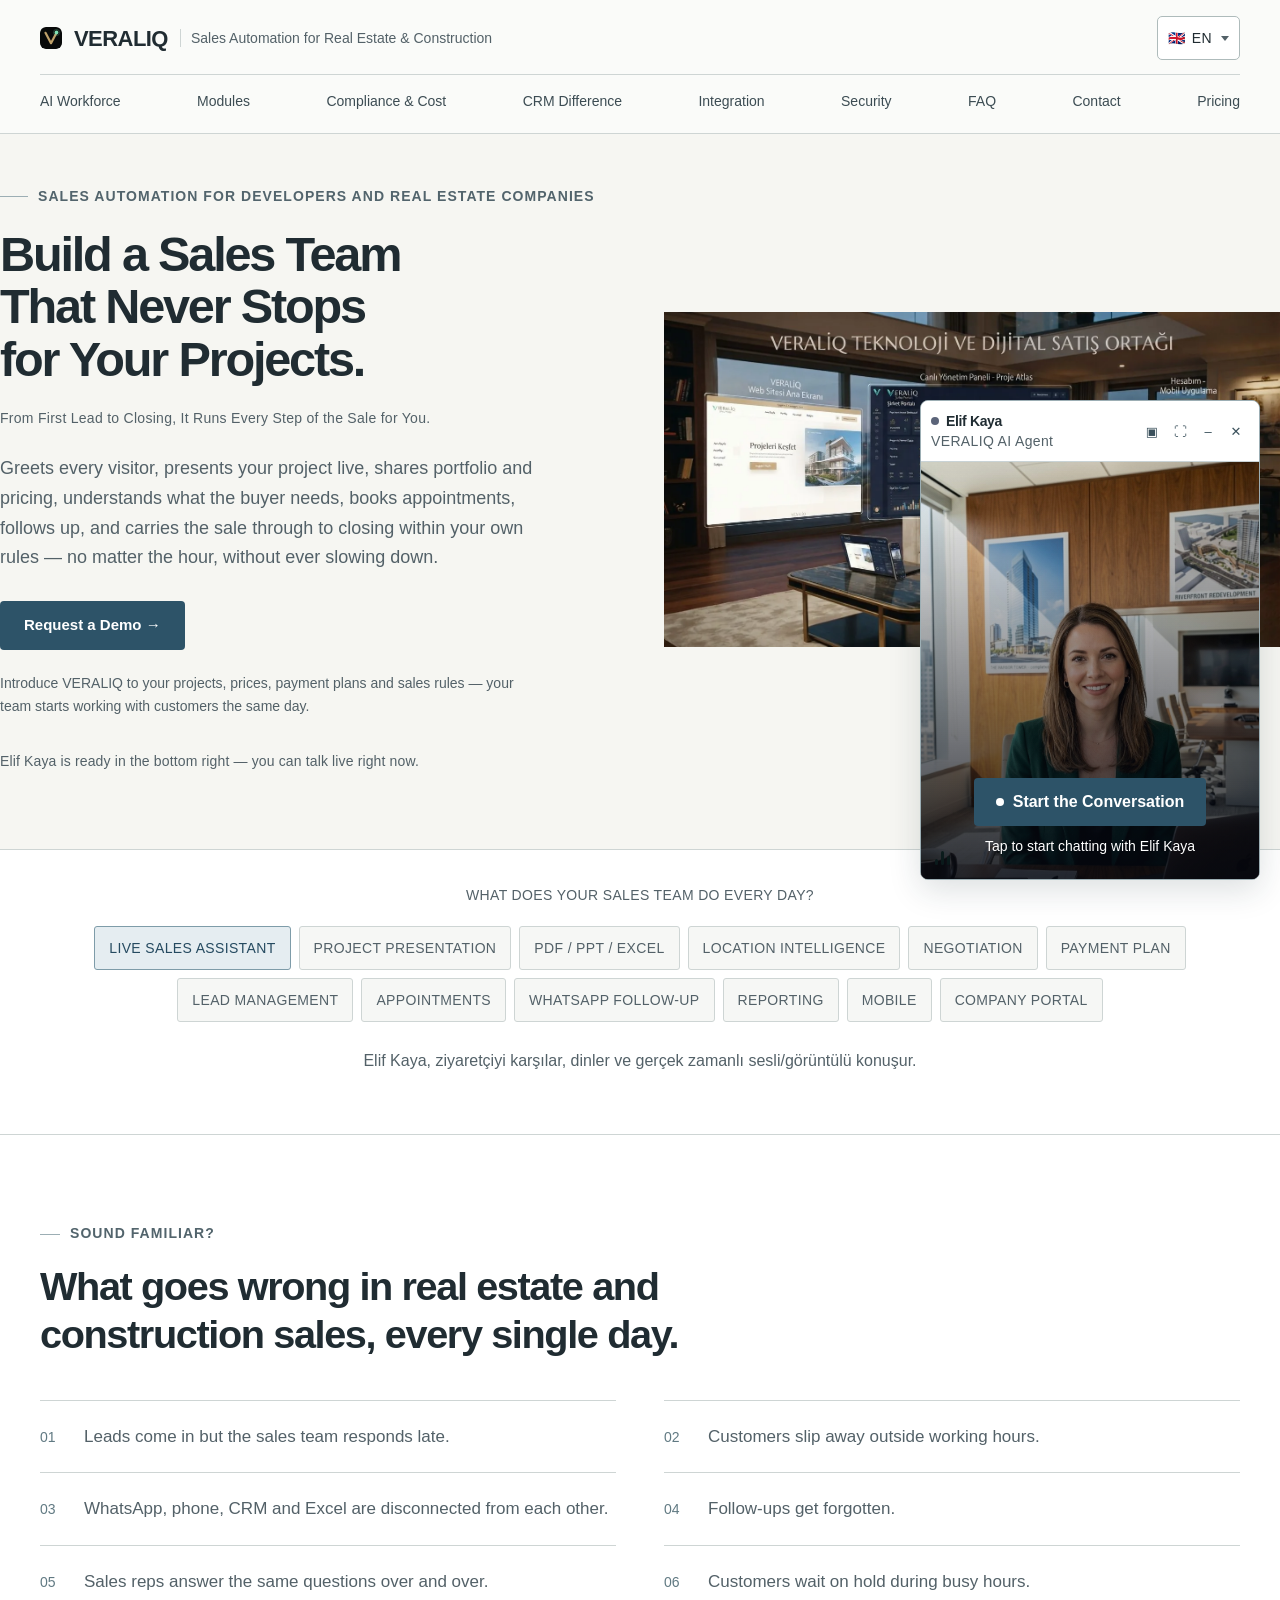
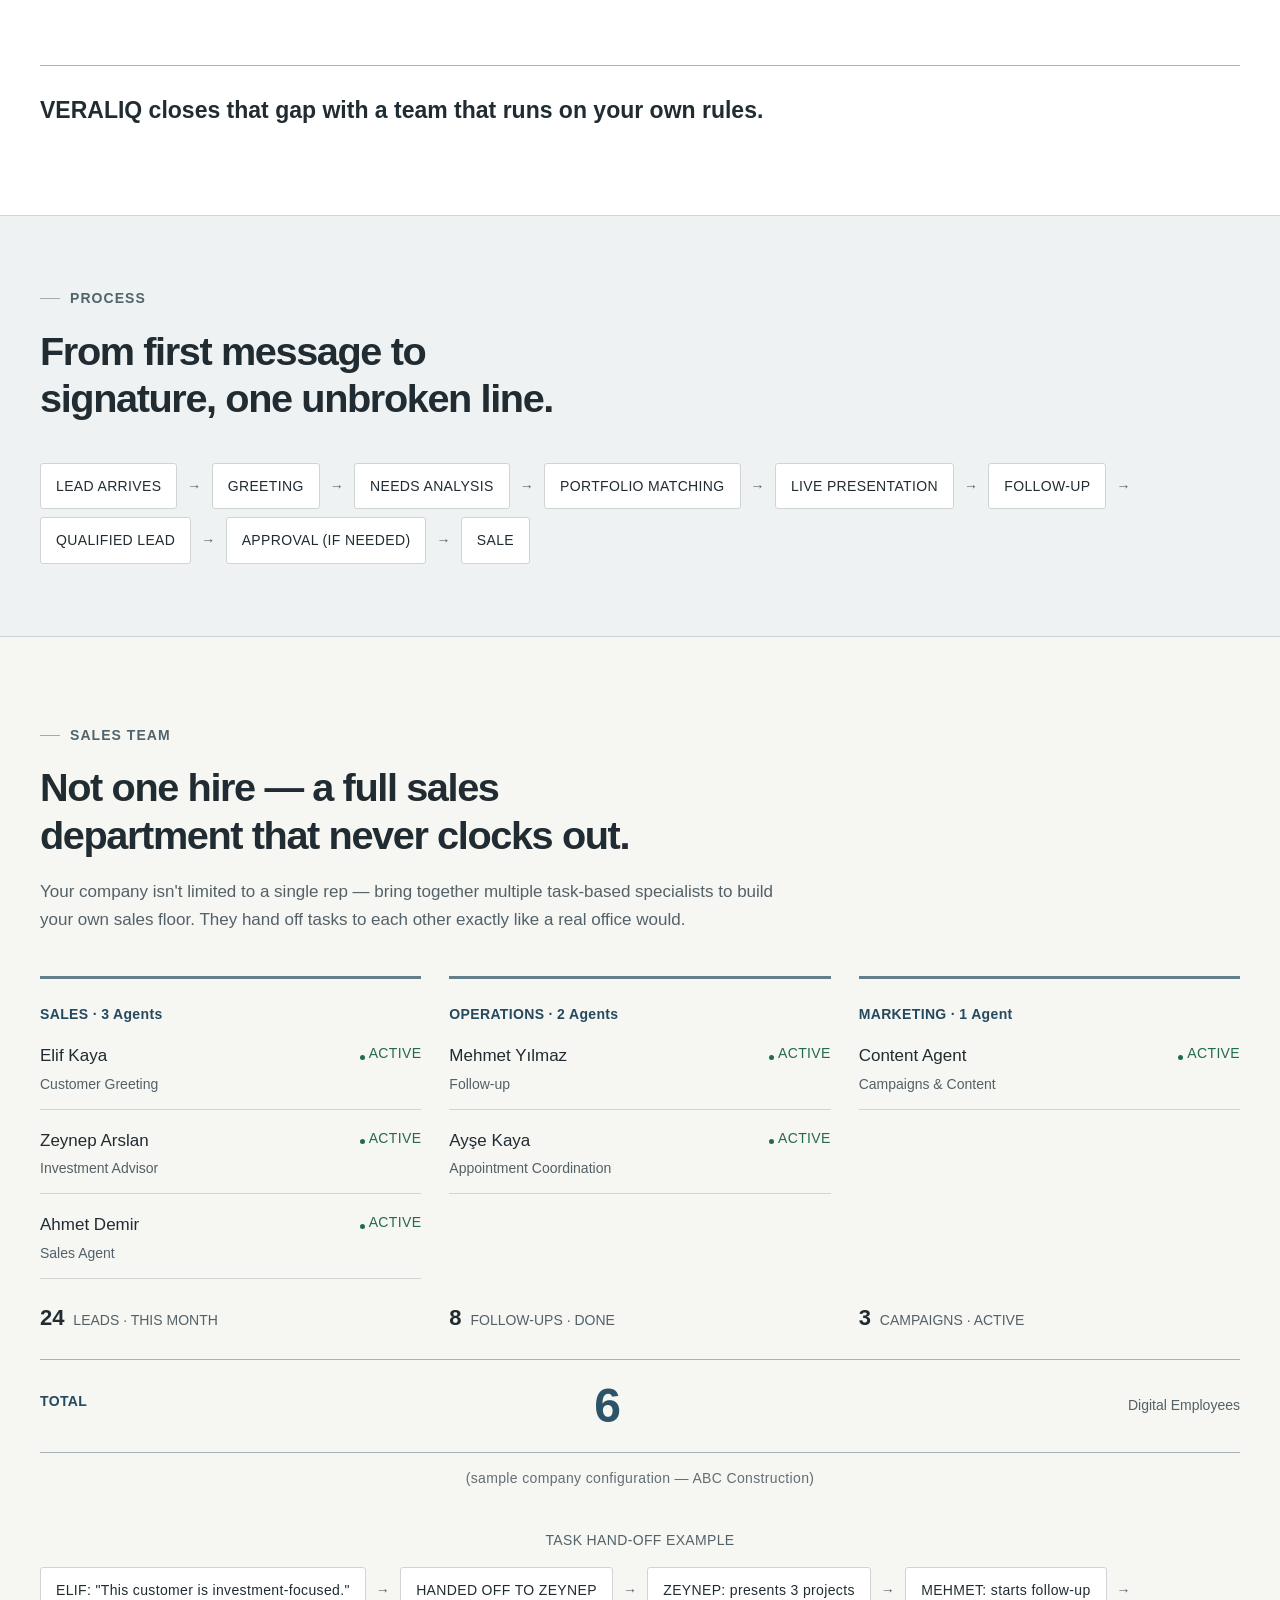
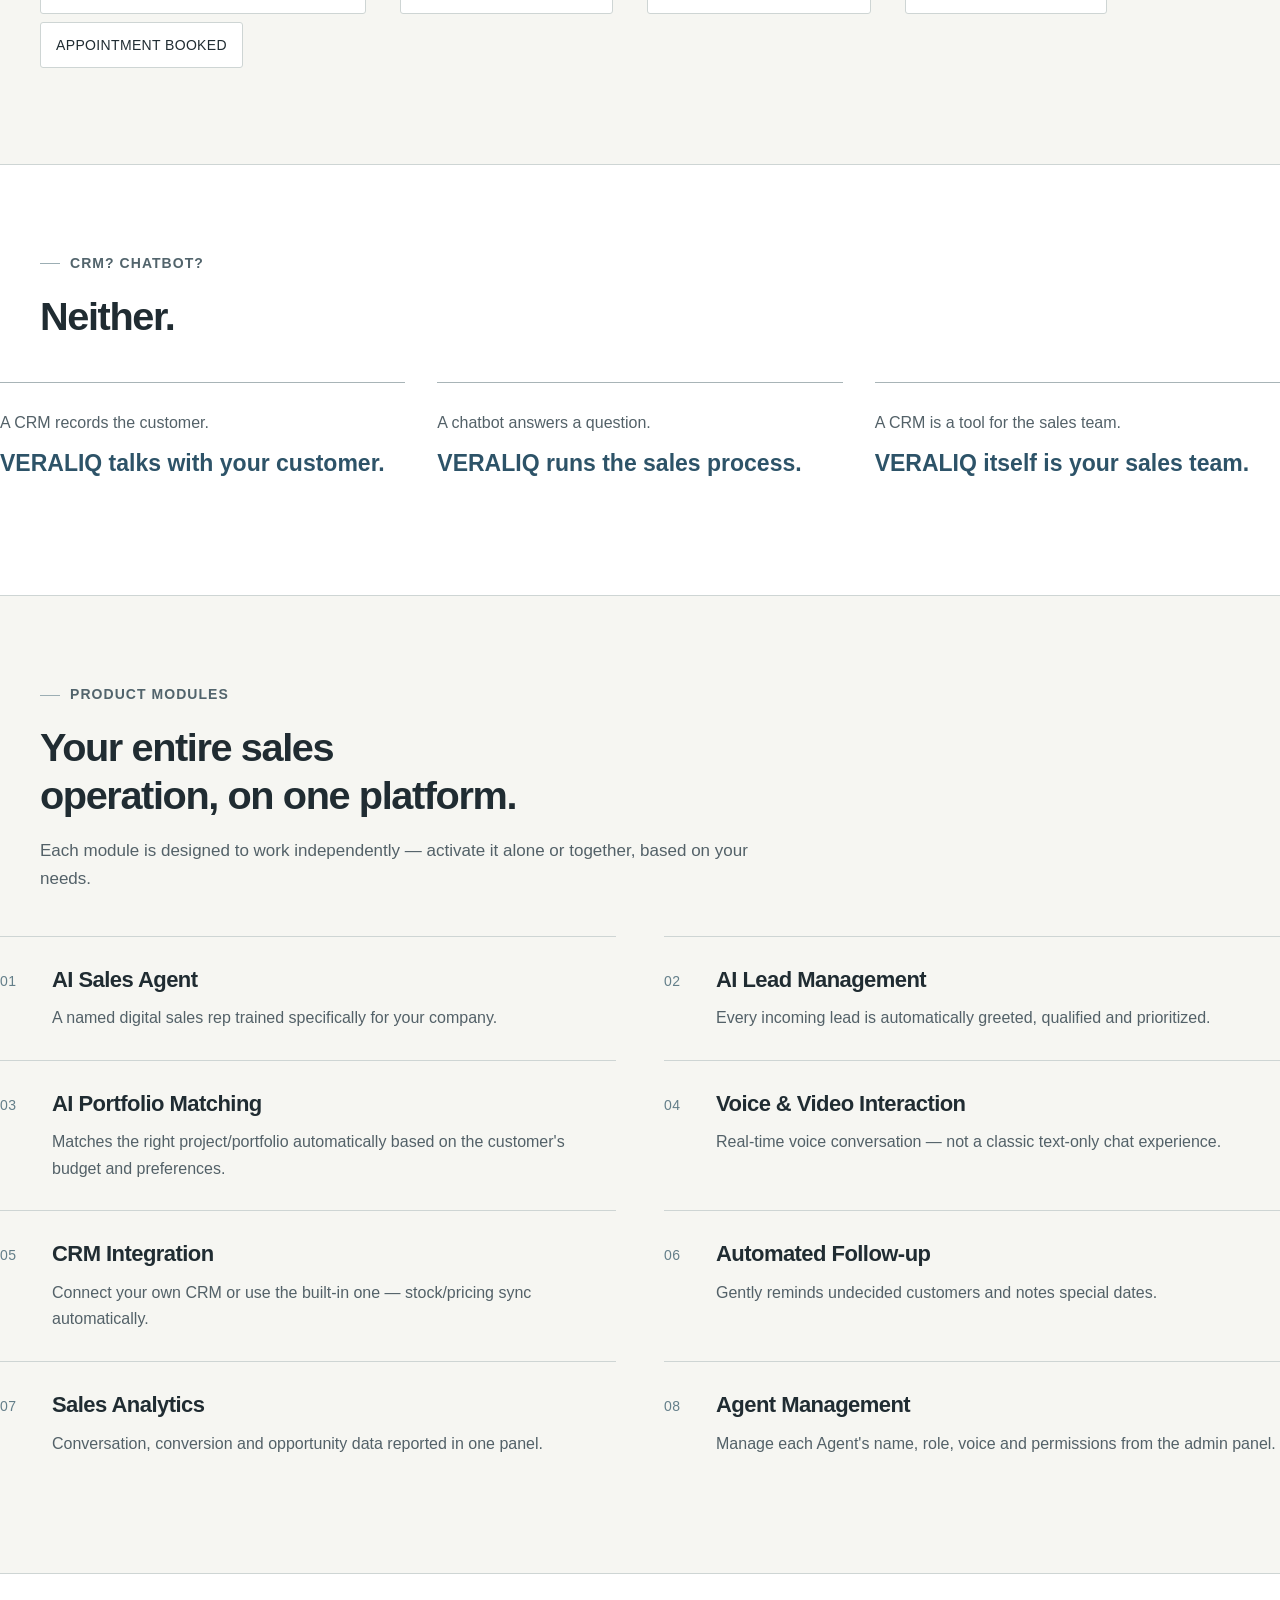
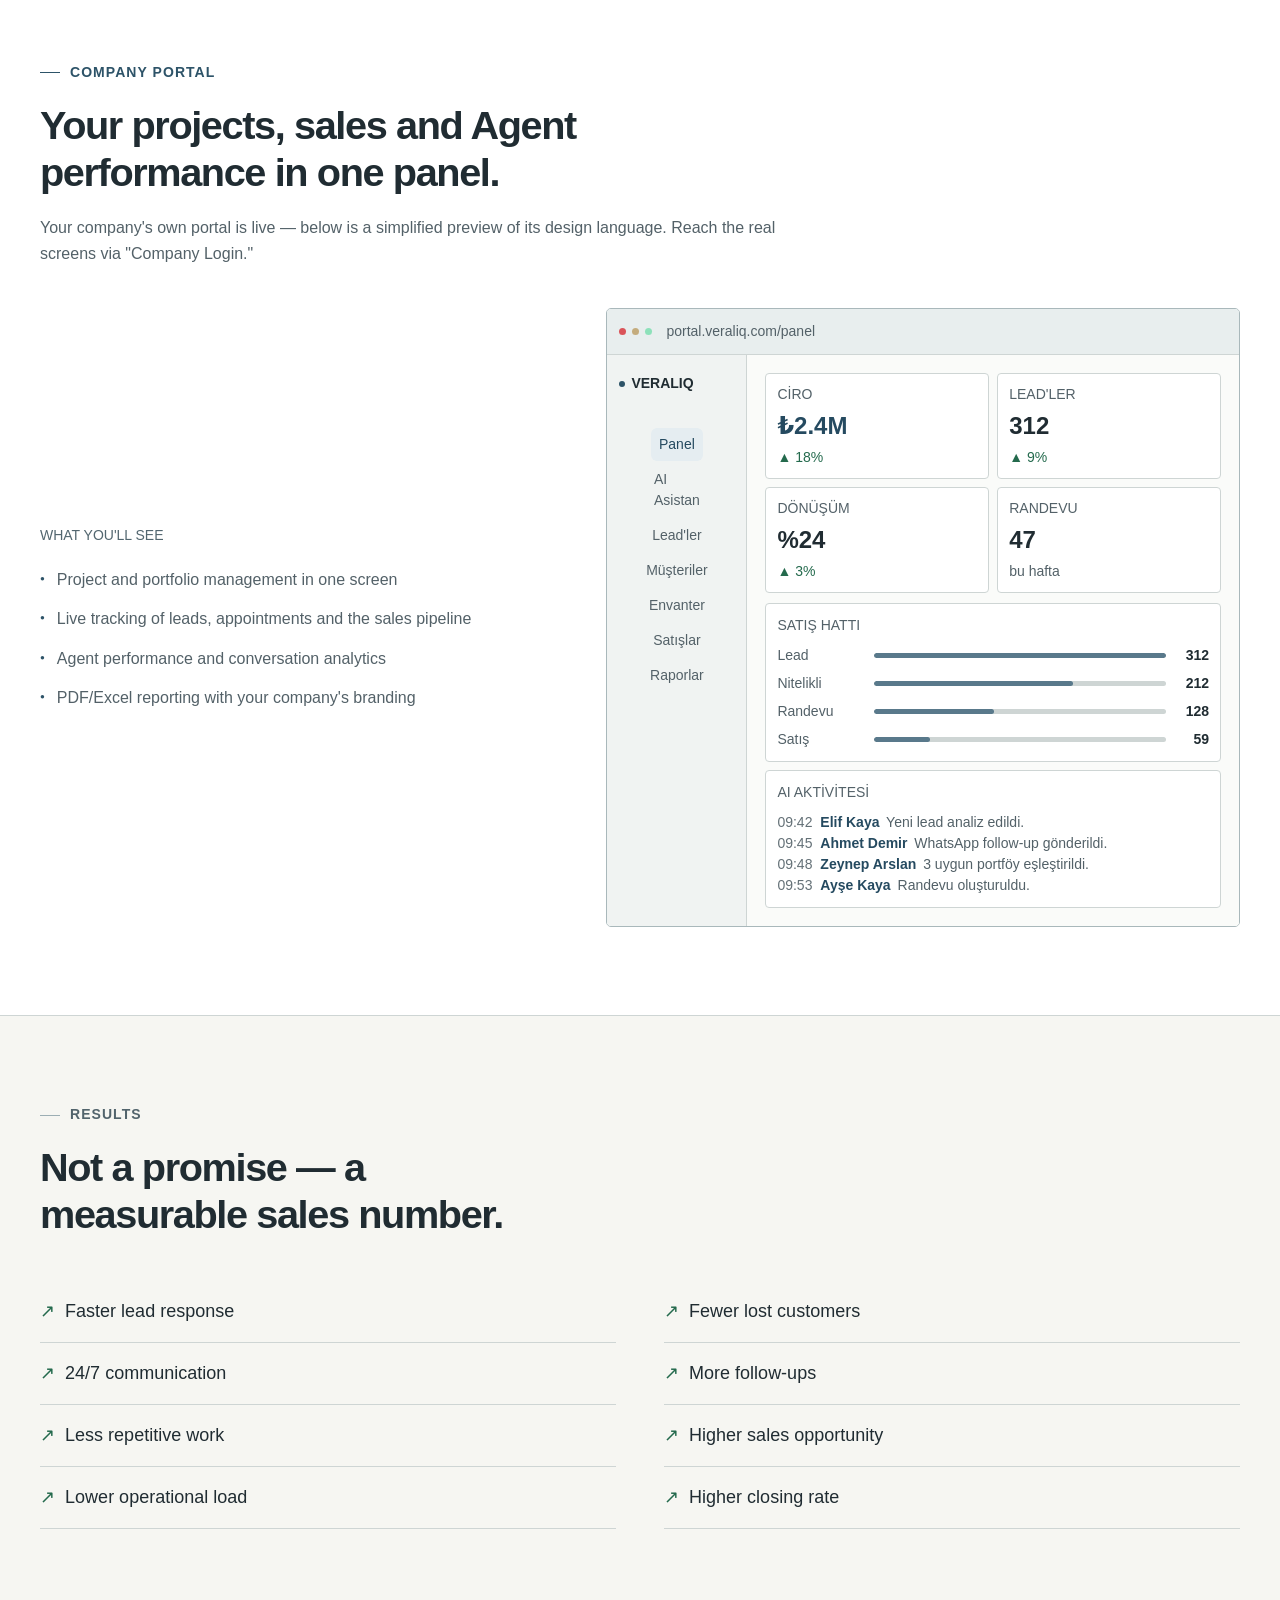
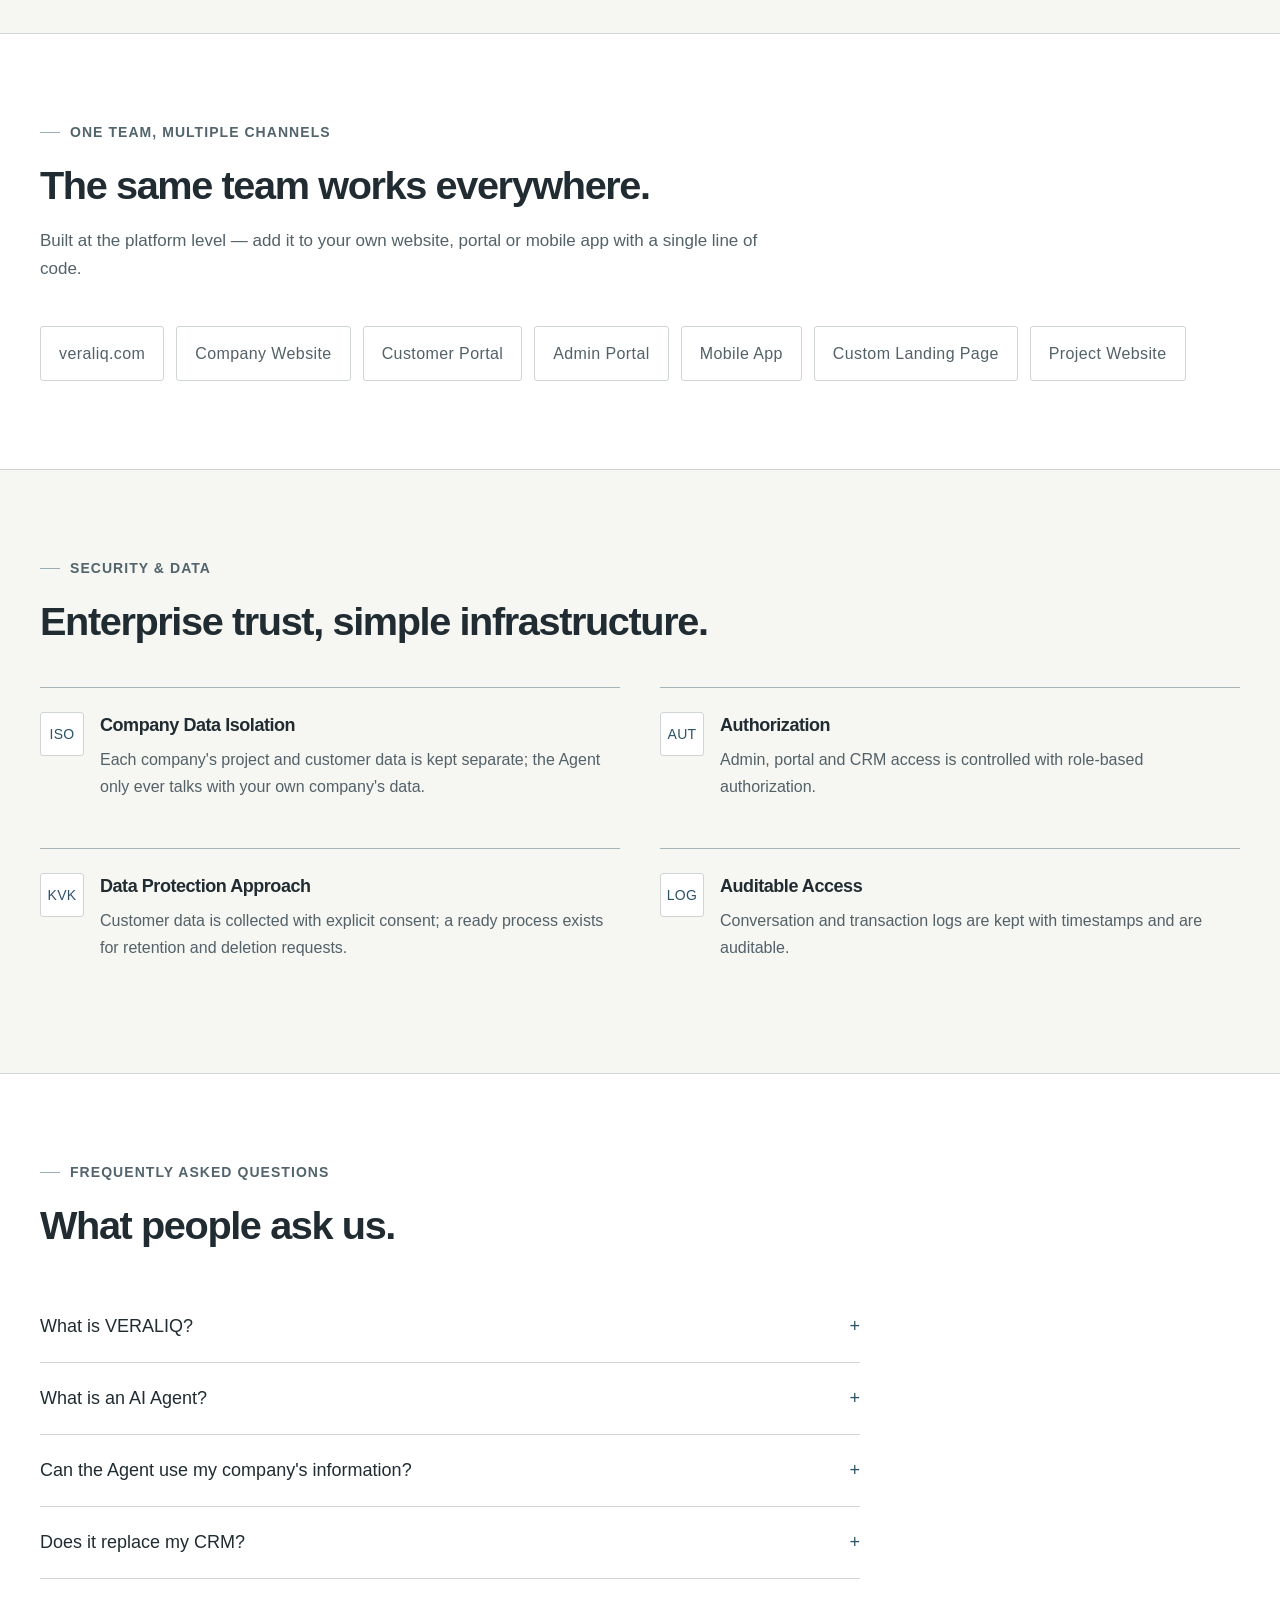
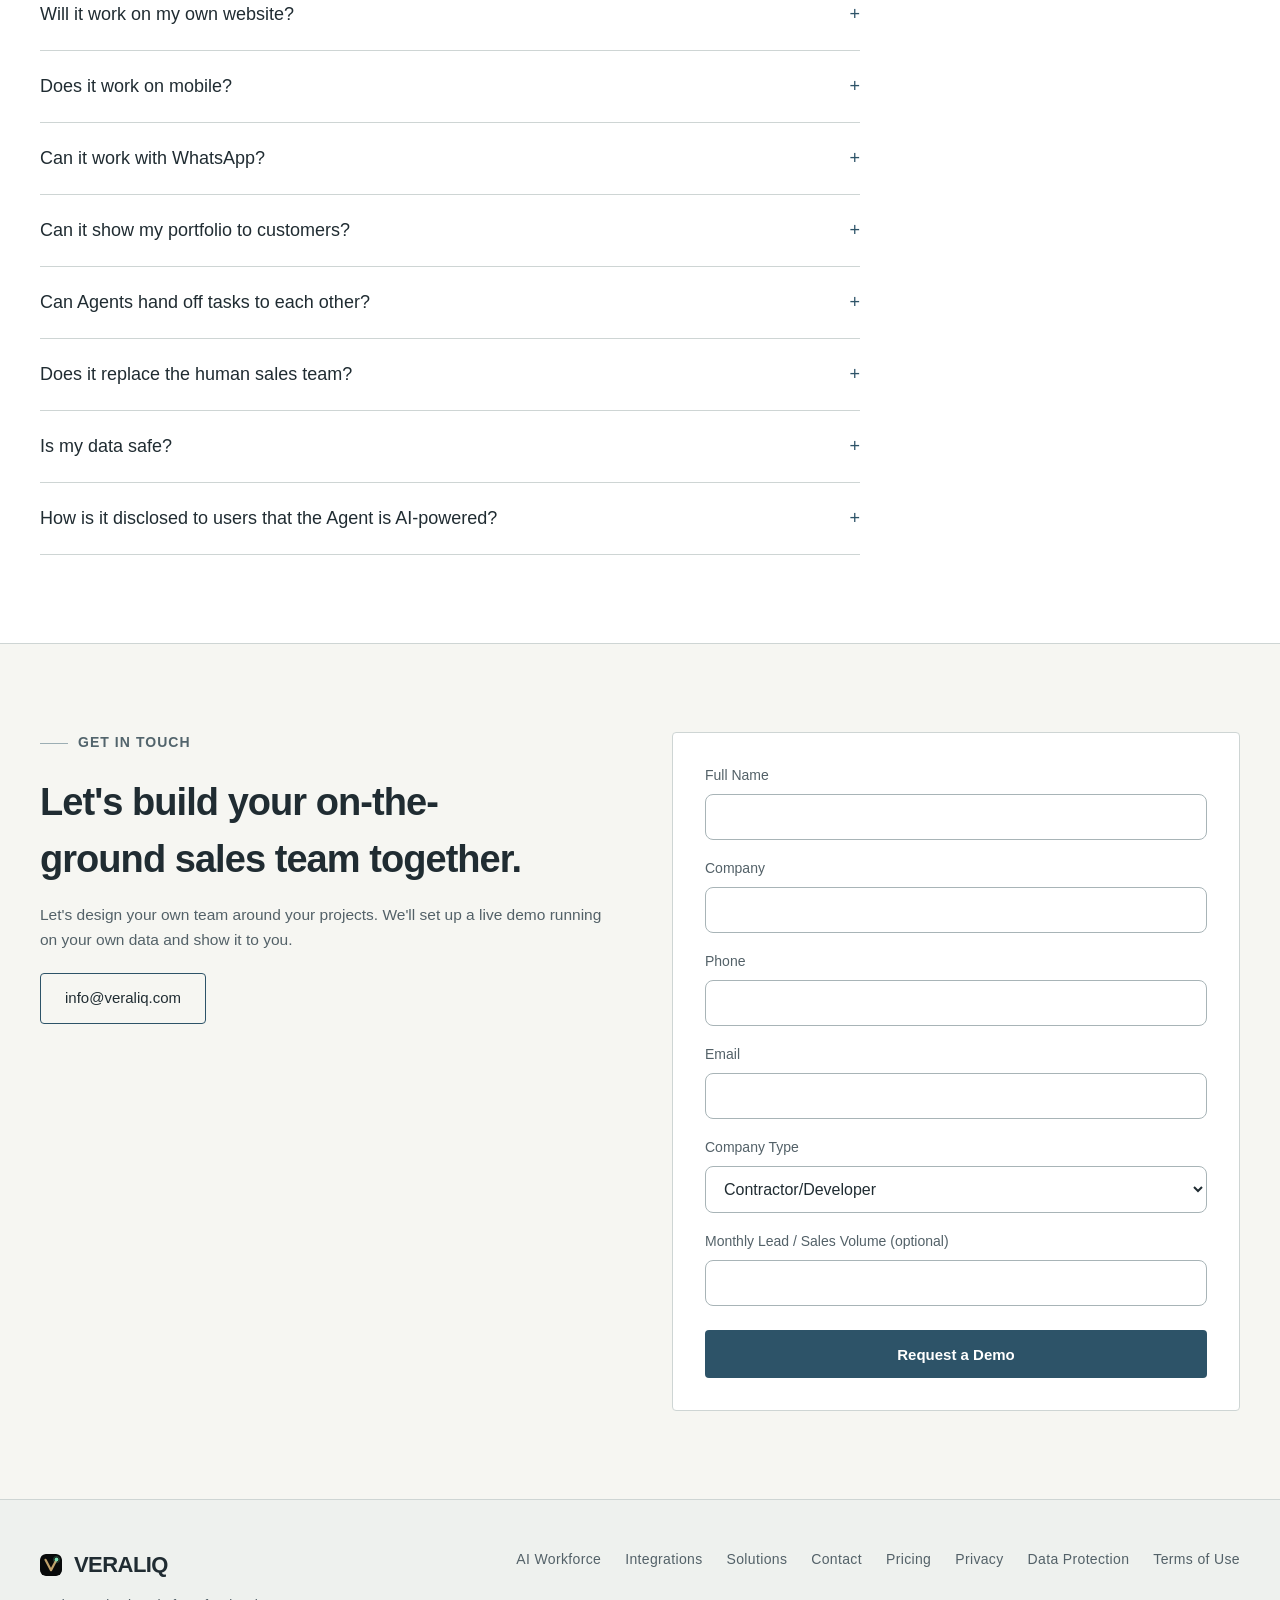
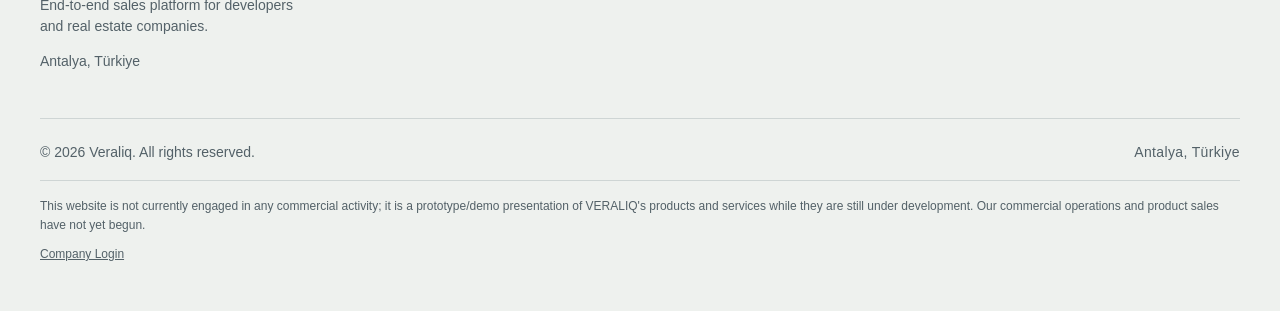
==== commit 99602a01: "Remove dangling text-chat CSS selectors from enterprise-light.css code-reviewer flagged that removin" ====
--- a/index.html
+++ b/index.html
@@ -518,7 +518,6 @@
      ekstra JS state gerekmez. Gerçek avatar (anam.ai vb.) devreye girdiğinde
      bu <img> etiketini kaldırmak yeterli olacak. */
   .agent-avatar-static{position:absolute;inset:0;z-index:0;width:100%;height:100%;object-fit:cover;object-position:center 22%;}
-  .agent-stage.text-mode .agent-avatar-static{opacity:0.16;filter:saturate(0.7);}
   .agent-loading{
     position:absolute;inset:0;display:flex;flex-direction:column;align-items:center;justify-content:center;
     gap:14px;background:#0B1220;transition:opacity .3s ease;
@@ -580,74 +579,6 @@
   @keyframes agent-join-pulse{0%,100%{opacity:1;}50%{opacity:.35;}}
   .agent-join-hint{margin-top:10px;font-size:11.5px;color:rgba(237,233,223,0.75);font-family:'IBM Plex Mono',monospace;text-align:center;}
 
-  /* Canlı altyazı / konuşma özeti (2026-08-26) — müşteri sağda, asistan
-     solda; her yeni mesaj eklendiğinde en altta görünür, ESKİ mesajlar
-     tamamen KAYBOLMAZ (kalıcı bir mini-transkript) — sadece kaydırılabilir
-     alanda yukarı doğru kayar. Video'nun altında, join-gate'in üstünde
-     ayrı bir katman. */
-  .agent-captions{
-    position:absolute;left:0;right:0;bottom:0;z-index:2;
-    max-height:46%;overflow-y:auto;
-    display:flex;flex-direction:column;gap:6px;
-    padding:14px 12px 12px;
-    background:linear-gradient(180deg,rgba(5,8,16,0) 0%,rgba(5,8,16,0.75) 40%,rgba(5,8,16,0.92) 100%);
-    scrollbar-width:thin;
-  }
-  .agent-captions[hidden]{display:none;}
-  .agent-caption-line{
-    max-width:82%;padding:7px 12px;border-radius:12px;
-    font-family:'Inter',sans-serif;font-size:12.5px;line-height:1.45;
-    animation:agent-caption-in .2s ease;
-    word-wrap:break-word;
-  }
-  @keyframes agent-caption-in{from{opacity:0;transform:translateY(4px);}to{opacity:1;transform:translateY(0);}}
-  .agent-caption-line.customer{
-    align-self:flex-end;text-align:right;
-    background:rgba(191,161,106,0.18);border:1px solid rgba(191,161,106,0.3);
-    color:#F5EEDD;border-bottom-right-radius:3px;
-  }
-  .agent-caption-line.agent{
-    align-self:flex-start;text-align:left;
-    background:rgba(126,224,178,0.12);border:1px solid rgba(126,224,178,0.28);
-    color:#E7F7EF;border-bottom-left-radius:3px;
-  }
-  @media(max-width:480px){.agent-caption-line{max-width:90%;font-size:12px;}}
-
-  /* Metin sohbet yedeği (video avatar bağlanamadığında) — bkz.
-     widget-runtime.js enableTextModeFallback(). Video/join-gate/mic-blocked
-     gizlenir, altyazı alanı (.agent-captions) tüm sahneyi kaplayan gerçek
-     bir mesaj listesine dönüşür, altına bir yazı kutusu eklenir. */
-  .agent-stage.text-mode .agent-video,
-  .agent-stage.text-mode .agent-join-gate,
-  .agent-stage.text-mode .agent-mic-blocked,
-  .agent-stage.text-mode .agent-indicator{ display:none; }
-  .agent-stage.text-mode{ background:#0B1220; }
-  .agent-stage.text-mode .agent-captions{
-    position:absolute; inset:0 0 60px 0; max-height:none;
-    background:none; padding:16px 12px 8px;
-  }
-  .agent-text-form{
-    position:absolute; left:0; right:0; bottom:0; z-index:3;
-    display:flex; gap:8px; padding:10px 12px;
-    background:#0B1220; border-top:1px solid rgba(255,255,255,0.08);
-  }
-  .agent-text-form[hidden]{ display:none; }
-  .agent-text-input{
-    flex:1; min-width:0; padding:10px 12px; border-radius:999px;
-    border:1px solid rgba(255,255,255,0.15); background:rgba(255,255,255,0.06);
-    color:#F5EEDD; font-family:'Inter',sans-serif; font-size:13px;
-  }
-  .agent-text-input:focus{ outline:none; border-color:var(--accent); }
-  .agent-text-input::placeholder{ color:rgba(245,238,221,0.4); }
-  .agent-text-send{
-    width:40px; height:40px; flex-shrink:0; border-radius:50%; border:none;
-    background:var(--accent); color:var(--accent-ink); font-size:15px;
-    cursor:pointer; display:flex; align-items:center; justify-content:center;
-    transition-property:background-color,transform;transition-duration:.15s;transition-timing-function:ease-out;
-  }
-  .agent-text-send:hover{ background:var(--accent-text); }
-  .agent-text-send:active{ transform:scale(0.92); }
-
   /* "● CANLI AI SATIŞ ASİSTANI" badge (design system §7) — purely CSS-driven
      off :has(), no widget.js change needed: shows only once agentStatusDot
      actually carries the .live class (i.e. the agent is really connected),
@@ -792,7 +723,7 @@
   }
   @keyframes eyebrow-grow{from{width:0;}to{width:20px;}}
 </style>
-<link rel="stylesheet" href="/assets/enterprise-light.css?v=2">
+<link rel="stylesheet" href="/assets/enterprise-light.css?v=3">
 </head>
 <body>
 
@@ -1277,10 +1208,9 @@
       <div class="agent-loading-text" id="agentLoadingText" data-i18n="agent.loadingText">Agent hazırlanıyor…</div>
     </div>
     <div class="agent-mic-blocked" id="agentMicBlocked" hidden>
-      <p data-i18n="agent.micBlocked">Mikrofon izni verilmedi. Elif Kaya sizi duyamıyor — tarayıcı ayarlarından mikrofon iznini açıp sayfayı yenileyin. Yazarak da devam edebilirsiniz.</p>
+      <p data-i18n="agent.micBlocked">Mikrofon izni verilmedi. Elif Kaya sizi duyamıyor — tarayıcı ayarlarından mikrofon iznini açıp sayfayı yenileyin.</p>
     </div>
     <div class="agent-indicator" id="agentIndicator" hidden><span></span><span></span><span></span></div>
-    <div class="agent-captions" id="agentCaptions" hidden></div>
     <!-- Konuşma otomatik başlamıyor (İmparator isteği, 2026-09-07) — sadece
          sabit Elif Kaya/Clara fotoğrafı görünür, ziyaretçi bu butona
          tıklayana kadar hiçbir bağlantı denemesi yapılmaz. Bkz.
@@ -1299,13 +1229,6 @@
       </button>
       <div class="agent-join-hint" data-i18n="agent.joinHint">Mikrofonunuzu kullanmak için tıklayın</div>
     </div>
-    <!-- Video avatarı bağlanamadığında (bkz. widget-runtime.js
-         enableTextModeFallback) devreye giren metin sohbet yedeği —
-         .agent-stage.text-mode altında video/join-gate yerine gösterilir. -->
-    <form class="agent-text-form" id="agentTextForm" hidden>
-      <input type="text" id="agentTextInput" class="agent-text-input" autocomplete="off" data-i18n-placeholder="agent.textPlaceholder" placeholder="Mesajınızı yazın…">
-      <button type="submit" class="agent-text-send" data-i18n-aria="agent.textSend" aria-label="Gönder">➤</button>
-    </form>
   </div>
 </div>
 
@@ -1319,9 +1242,9 @@
 <!-- Kapatıldığında: yeniden açma butonu -->
 <button type="button" class="agent-reopen" id="agentReopenBtn" hidden data-i18n="agent.reopenBtn">Agent'ı Aç</button>
 
-<script src="i18n.js?v=6"></script>
+<script src="i18n.js?v=7"></script>
 <script src="script.js?v=9"></script>
 <script src="motion.js?v=1" defer></script>
-<script type="module" src="agent-core/widget.js?v=7"></script>
+<script type="module" src="agent-core/widget.js?v=8"></script>
 </body>
 </html>
--- a/assets/enterprise-light.css
+++ b/assets/enterprise-light.css
@@ -29,7 +29,7 @@
    font-family override upstream at all, so the Google Fonts removal below
    would otherwise leave them on the browser's generic monospace fallback
    instead of the intended system-UI stack. */
-.pm-feed-row b,.agent-caption-line,.agent-text-input,.badge-dot,.chat-msg.assistant b.tag{font-family:var(--ui-font)}
+.pm-feed-row b,.badge-dot,.chat-msg.assistant b.tag{font-family:var(--ui-font)}
 a,button,input,select,textarea{touch-action:manipulation}
 a:focus-visible,button:focus-visible,input:focus-visible,select:focus-visible,textarea:focus-visible{outline:3px solid #2d5368;outline-offset:3px}
 input,select,textarea{border-color:#a8b4b7!important;font-size:16px!important;min-height:46px;background:#fff;color:var(--text)}
@@ -181,11 +181,6 @@
 .agent-join-hint{font-family:var(--ui-font);font-size:14px;line-height:1.5;color:#fff}
 .agent-loading{background:#edf2f2}.agent-loading-text{color:#435d68;font-family:var(--ui-font);font-size:14px}
 .agent-spinner{border-color:#c8d4d8;border-top-color:#2d5368}
-.agent-text-form,.agent-stage.text-mode{background:#f5f7f6;border-color:#c9d3d6}
-.agent-caption-line{font-size:15px;line-height:1.6;border-radius:5px}
-.agent-caption-line.customer{background:#e5edf1;color:#254a60;border-color:#b4c8d0}.agent-caption-line.agent{background:#fff;color:#202c32;border-color:#c9d3d6}
-.agent-text-input{background:#fff;color:#202c32;border-radius:4px;font-size:16px}.agent-text-input::placeholder{color:#536168}
-.agent-text-send{width:44px;height:46px;min-height:46px;border-radius:4px;font-size:18px}
 .agent-bubble{border-color:#fff;background:#fff;box-shadow:0 4px 16px #243b4526}.agent-bubble-dot{border-color:#fff}
 .agent-reopen{font-family:var(--ui-font);font-size:15px;border-radius:4px;background:#fff;border-color:#9caeb4;box-shadow:0 4px 16px #243b451a}
 .agent-live-badge{font-family:var(--ui-font);font-size:14px;letter-spacing:0;border-radius:3px;background:#fff;color:#246a4d}
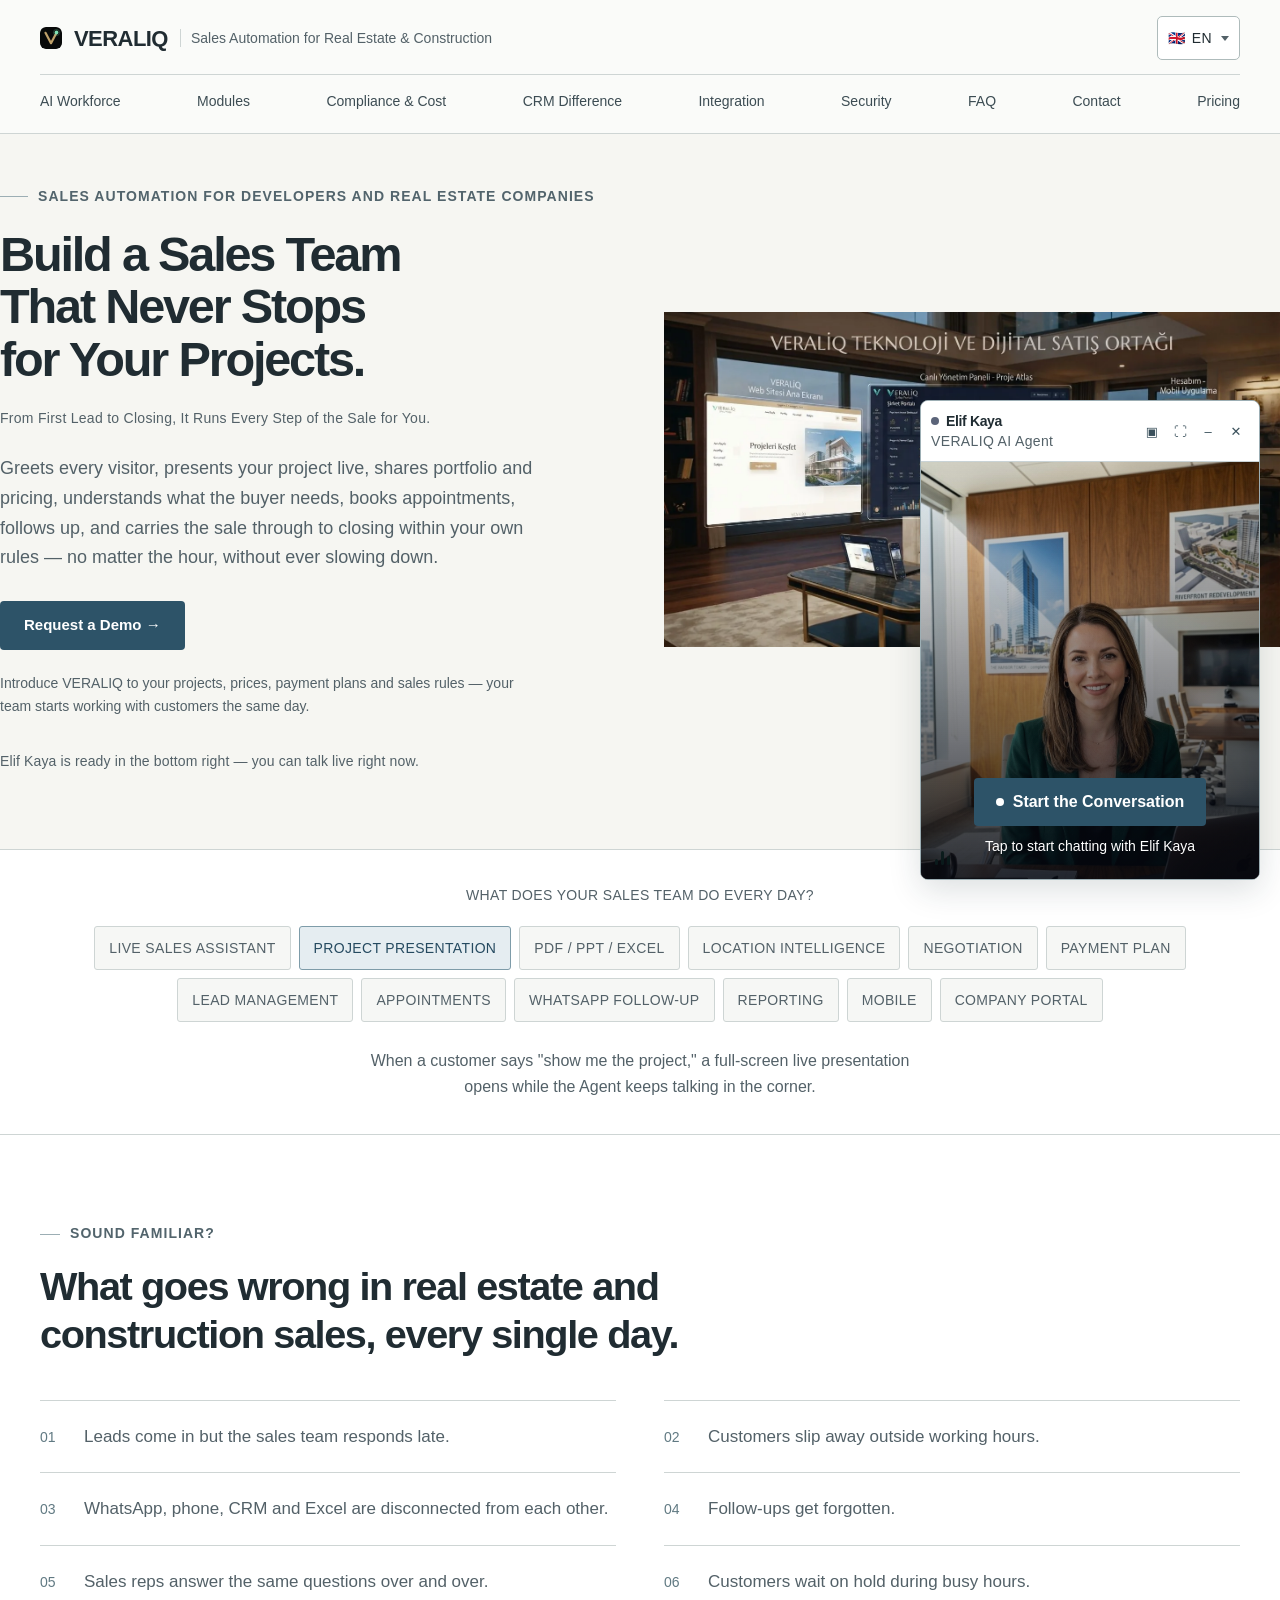
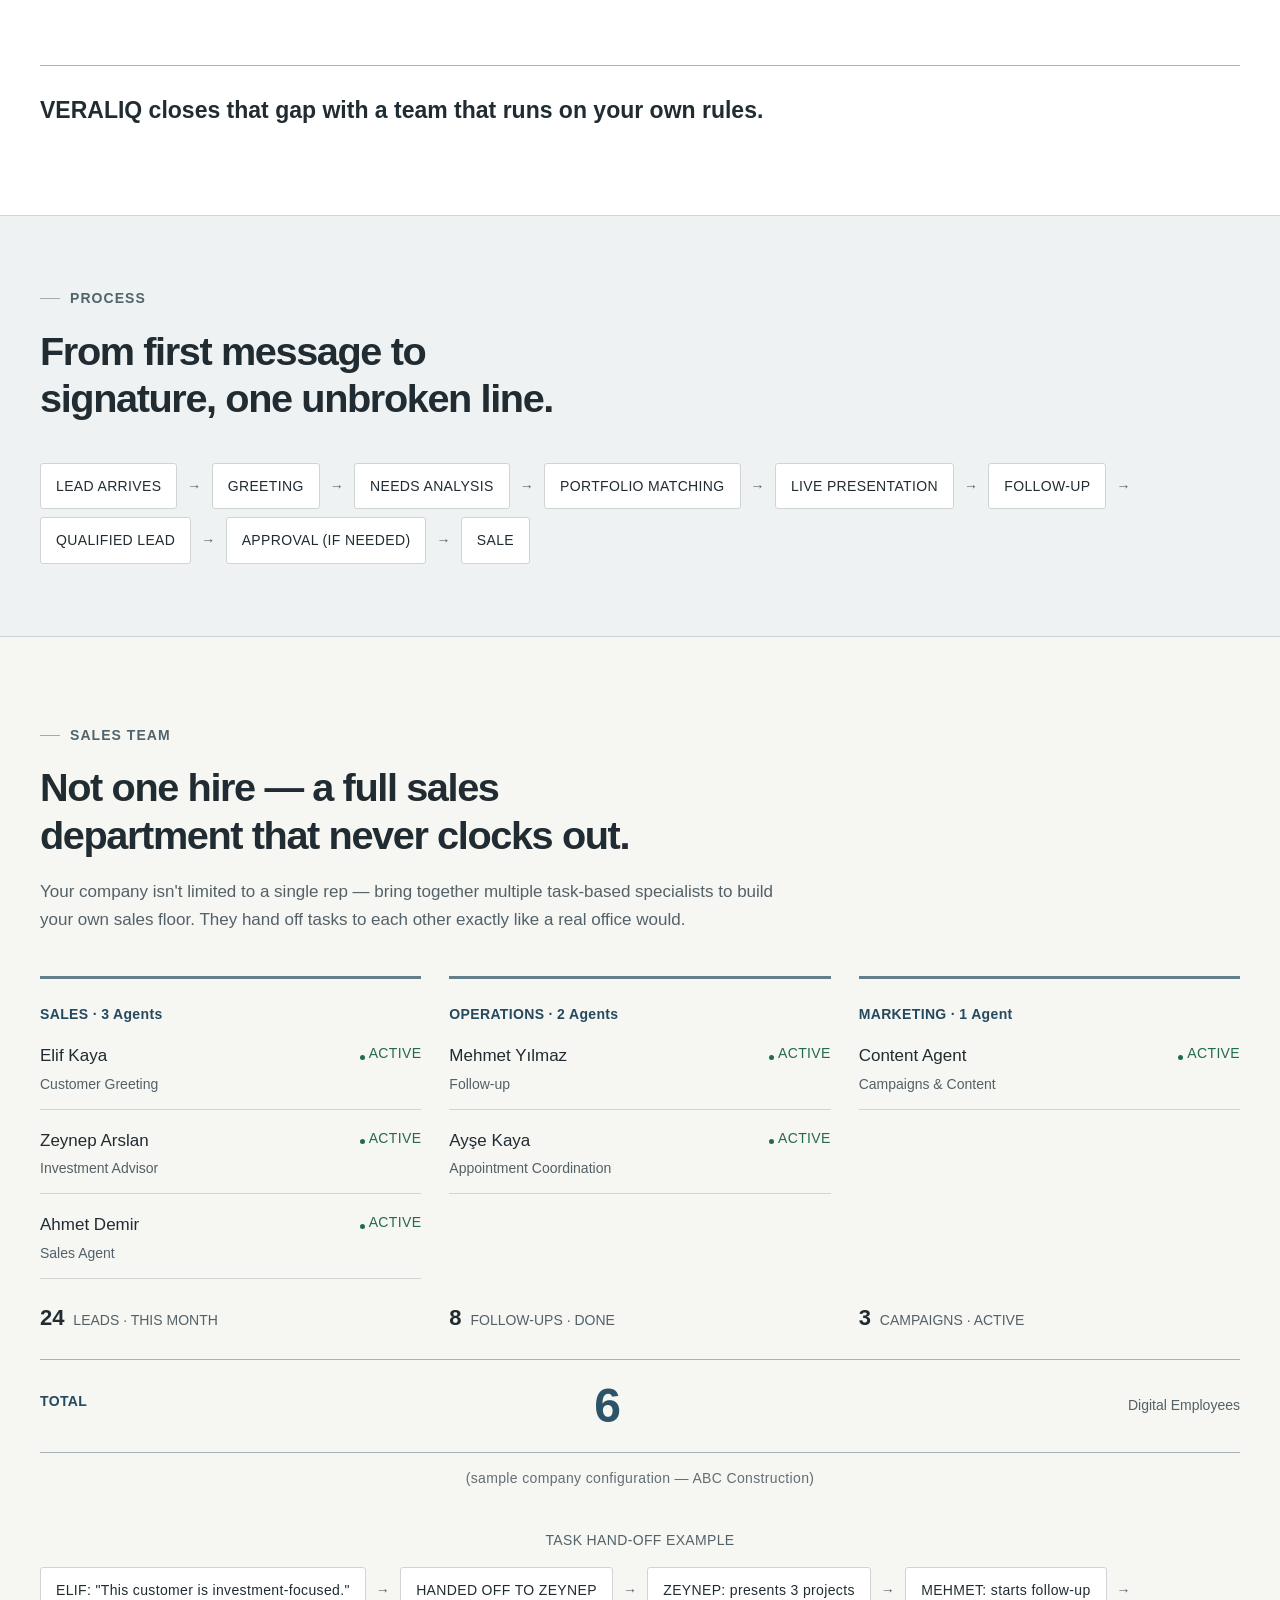
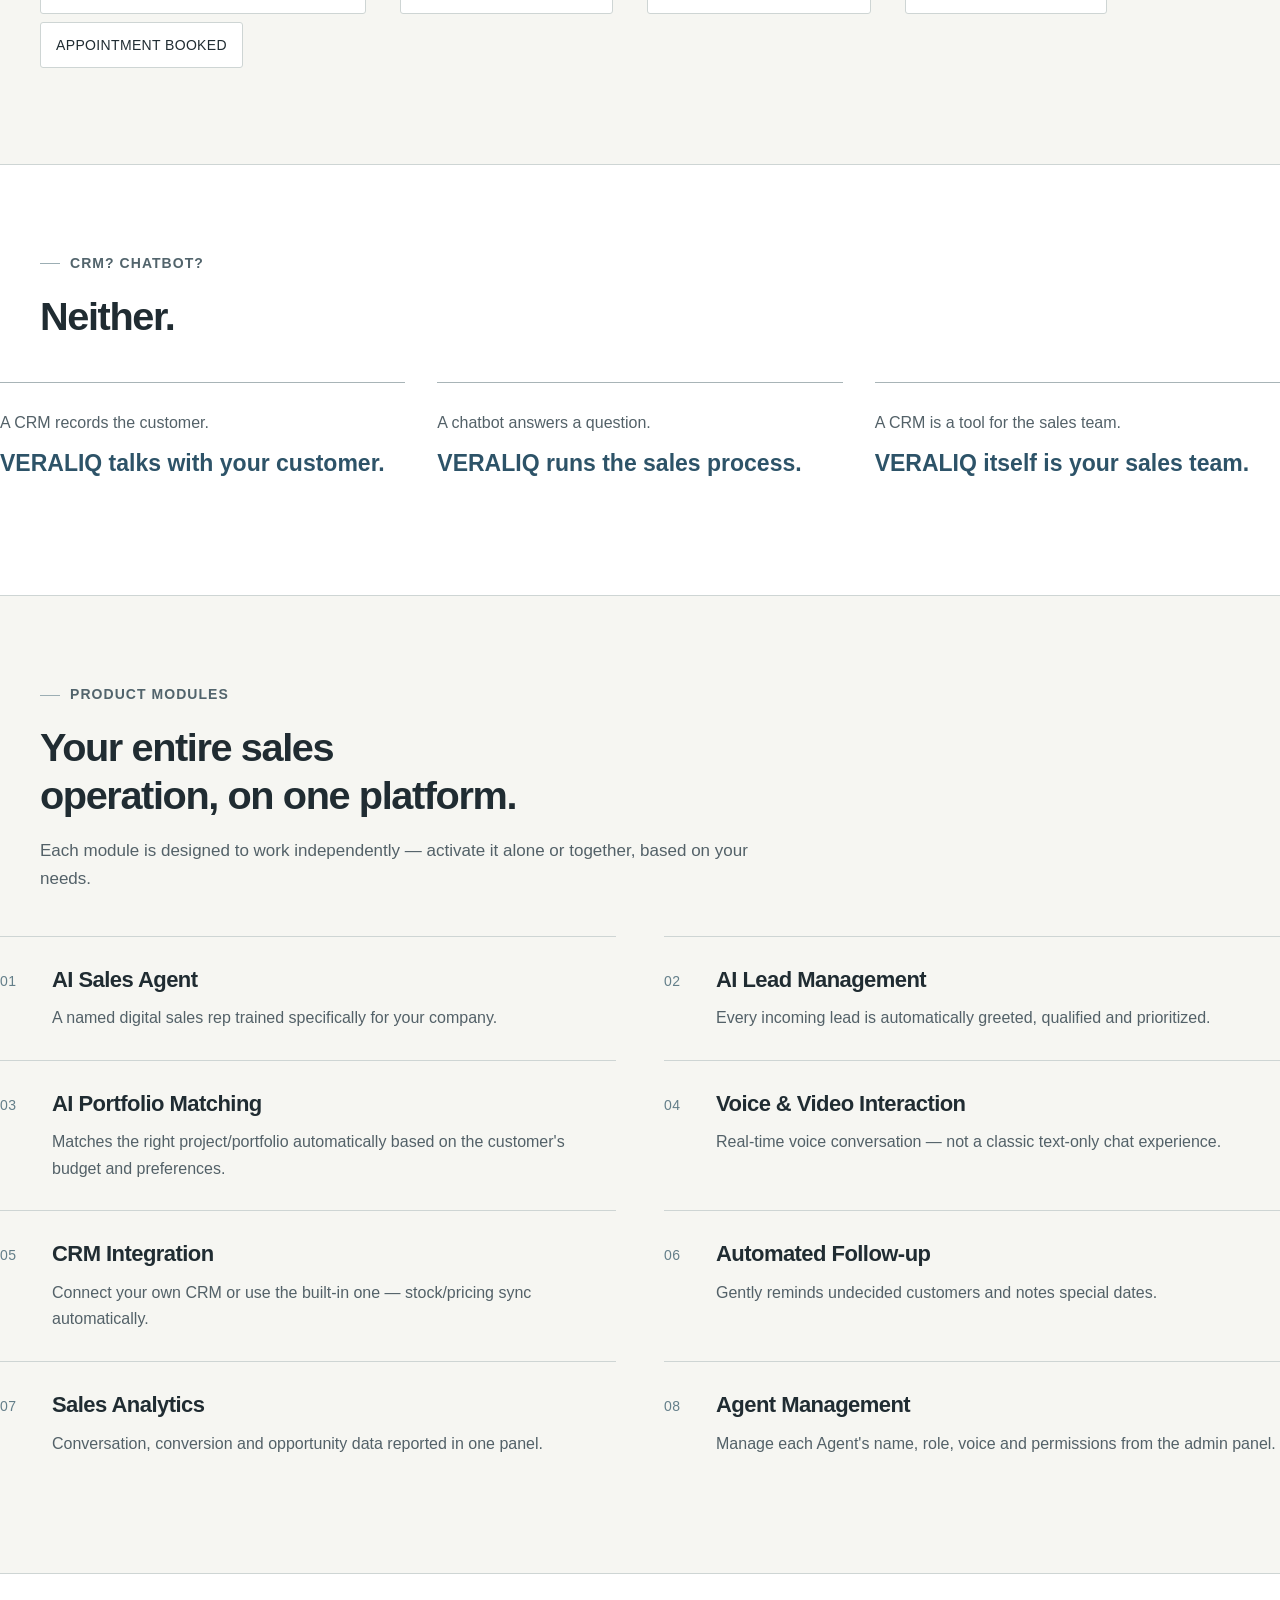
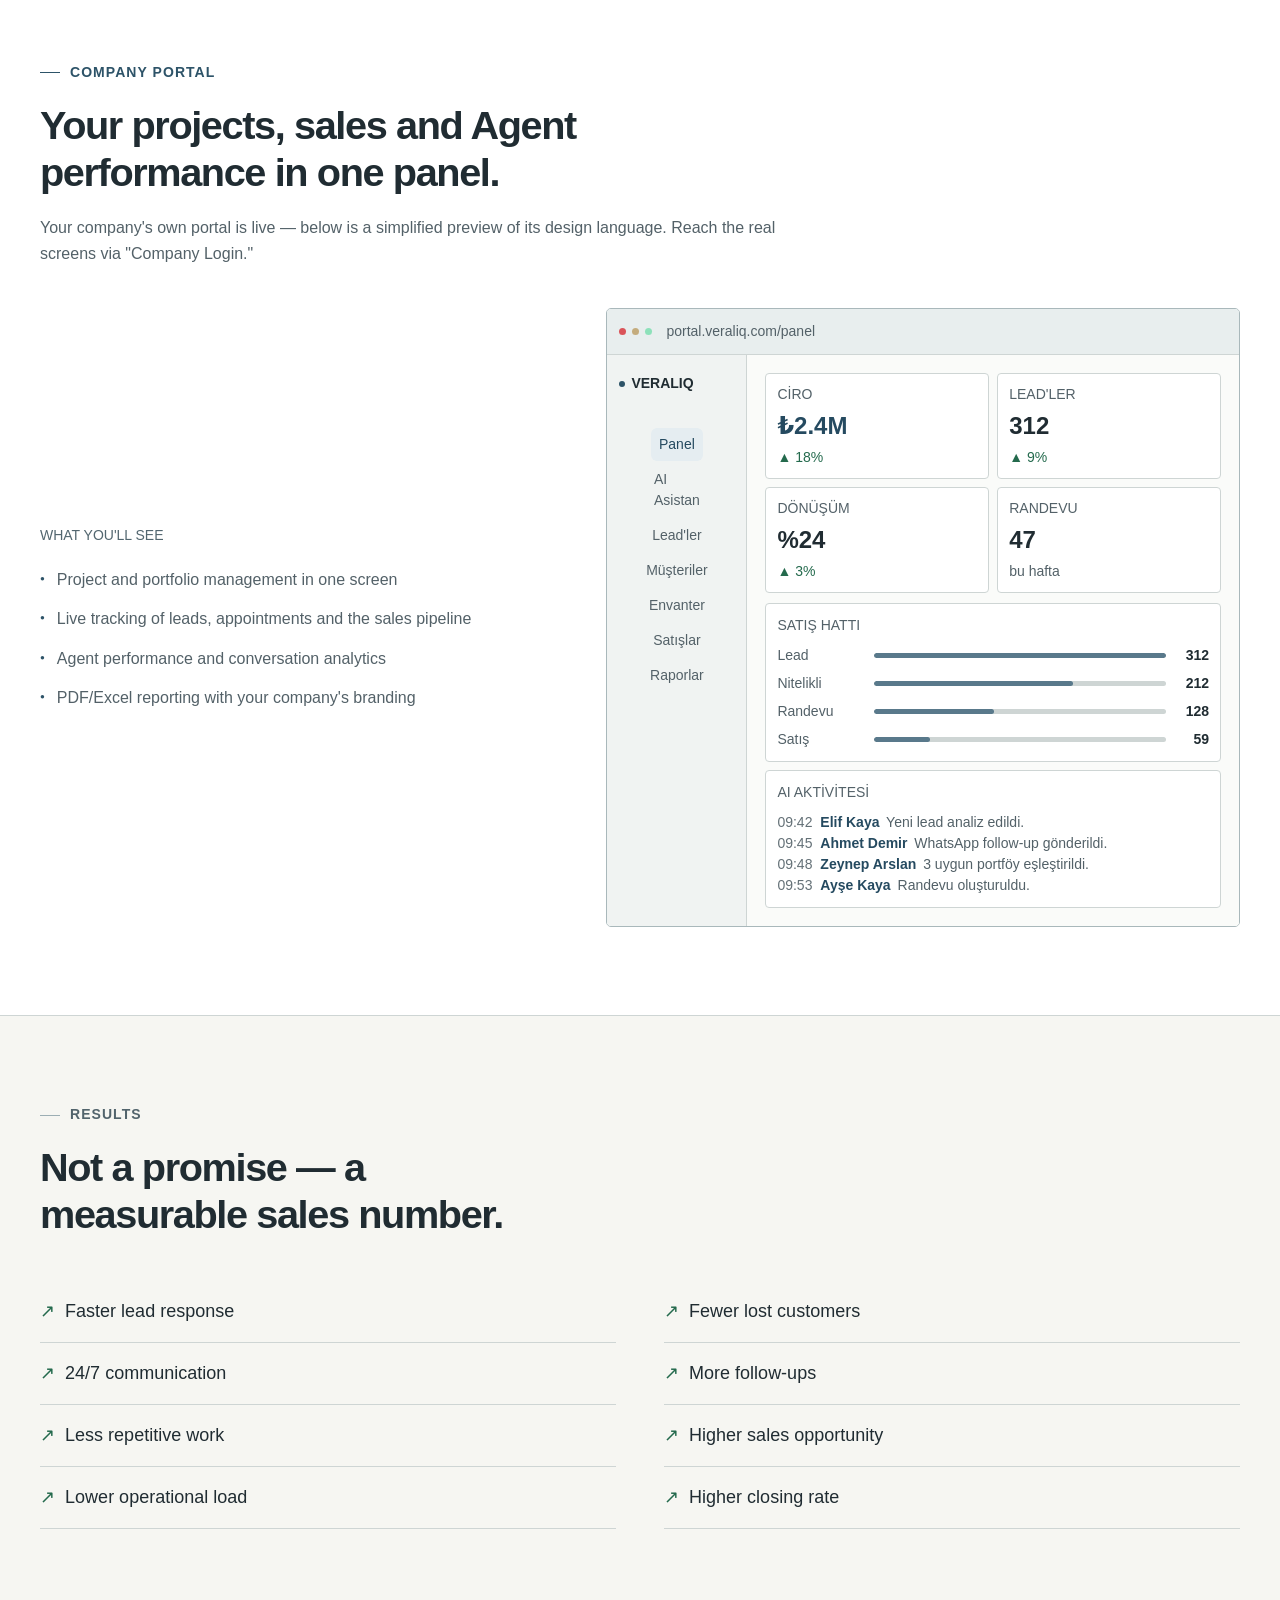
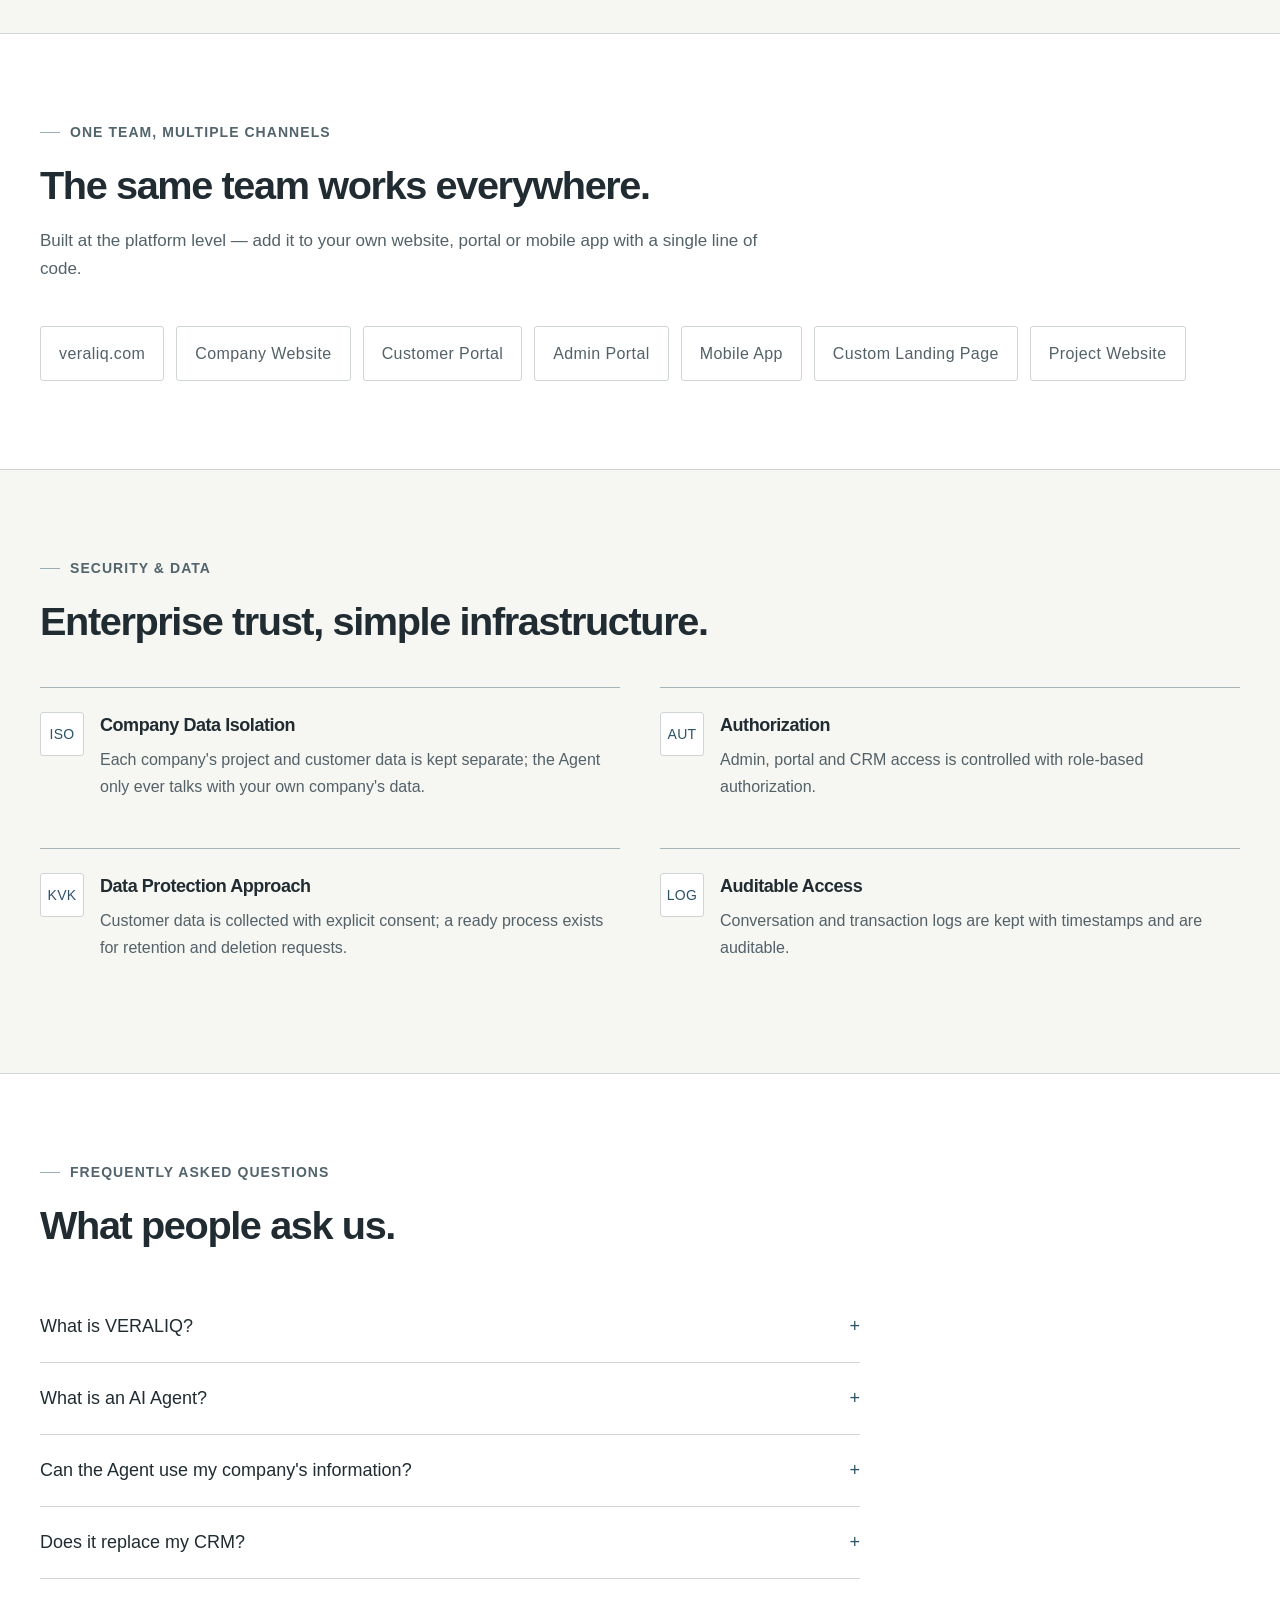
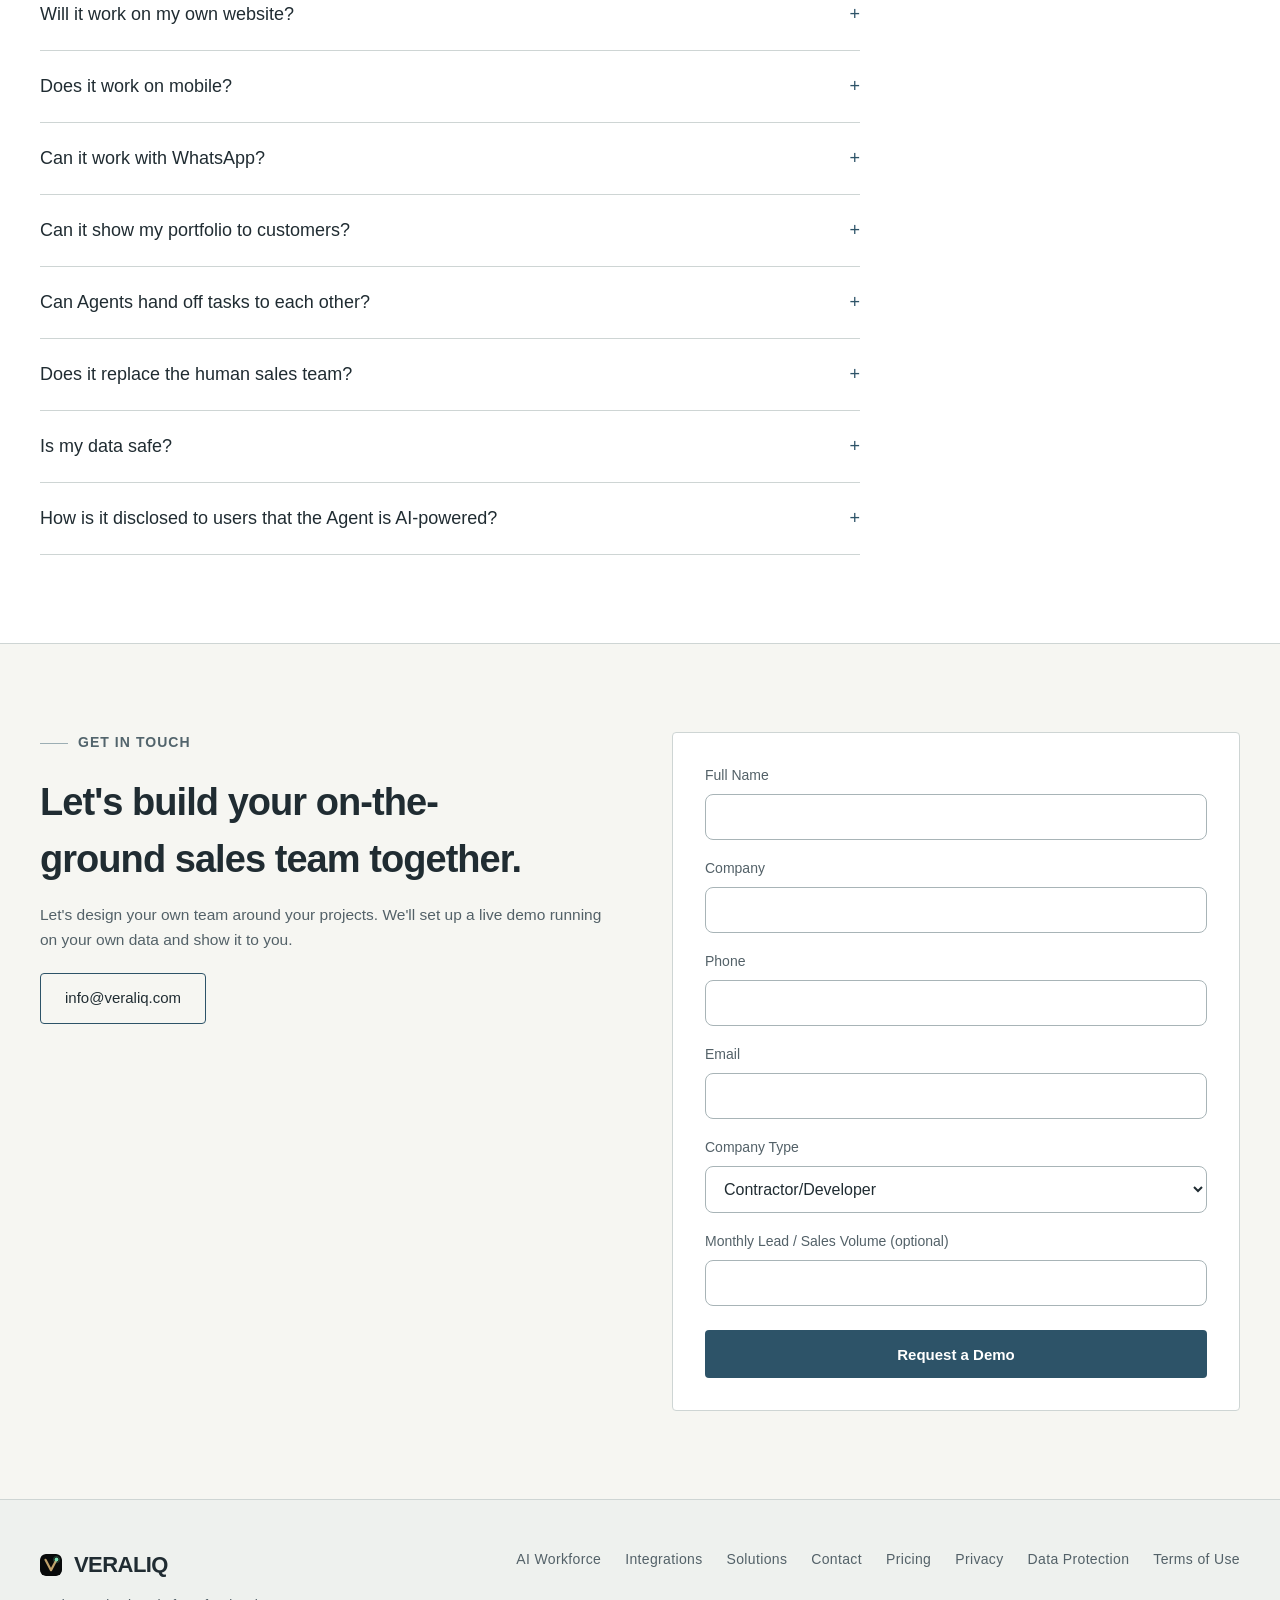
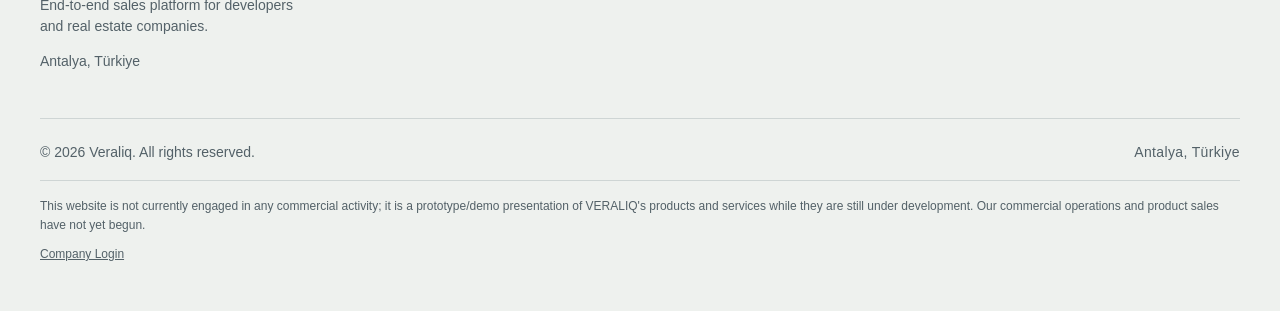
==== commit 2a346754: "feat: Spatius/Clara (Elif Kaya) avatarini yeniden canliya al" ====
--- a/index.html
+++ b/index.html
@@ -1245,6 +1245,6 @@
 <script src="i18n.js?v=7"></script>
 <script src="script.js?v=9"></script>
 <script src="motion.js?v=1" defer></script>
-<script type="module" src="agent-core/widget.js?v=8"></script>
+<script type="module" src="agent-core/widget.js?v=9"></script>
 </body>
 </html>
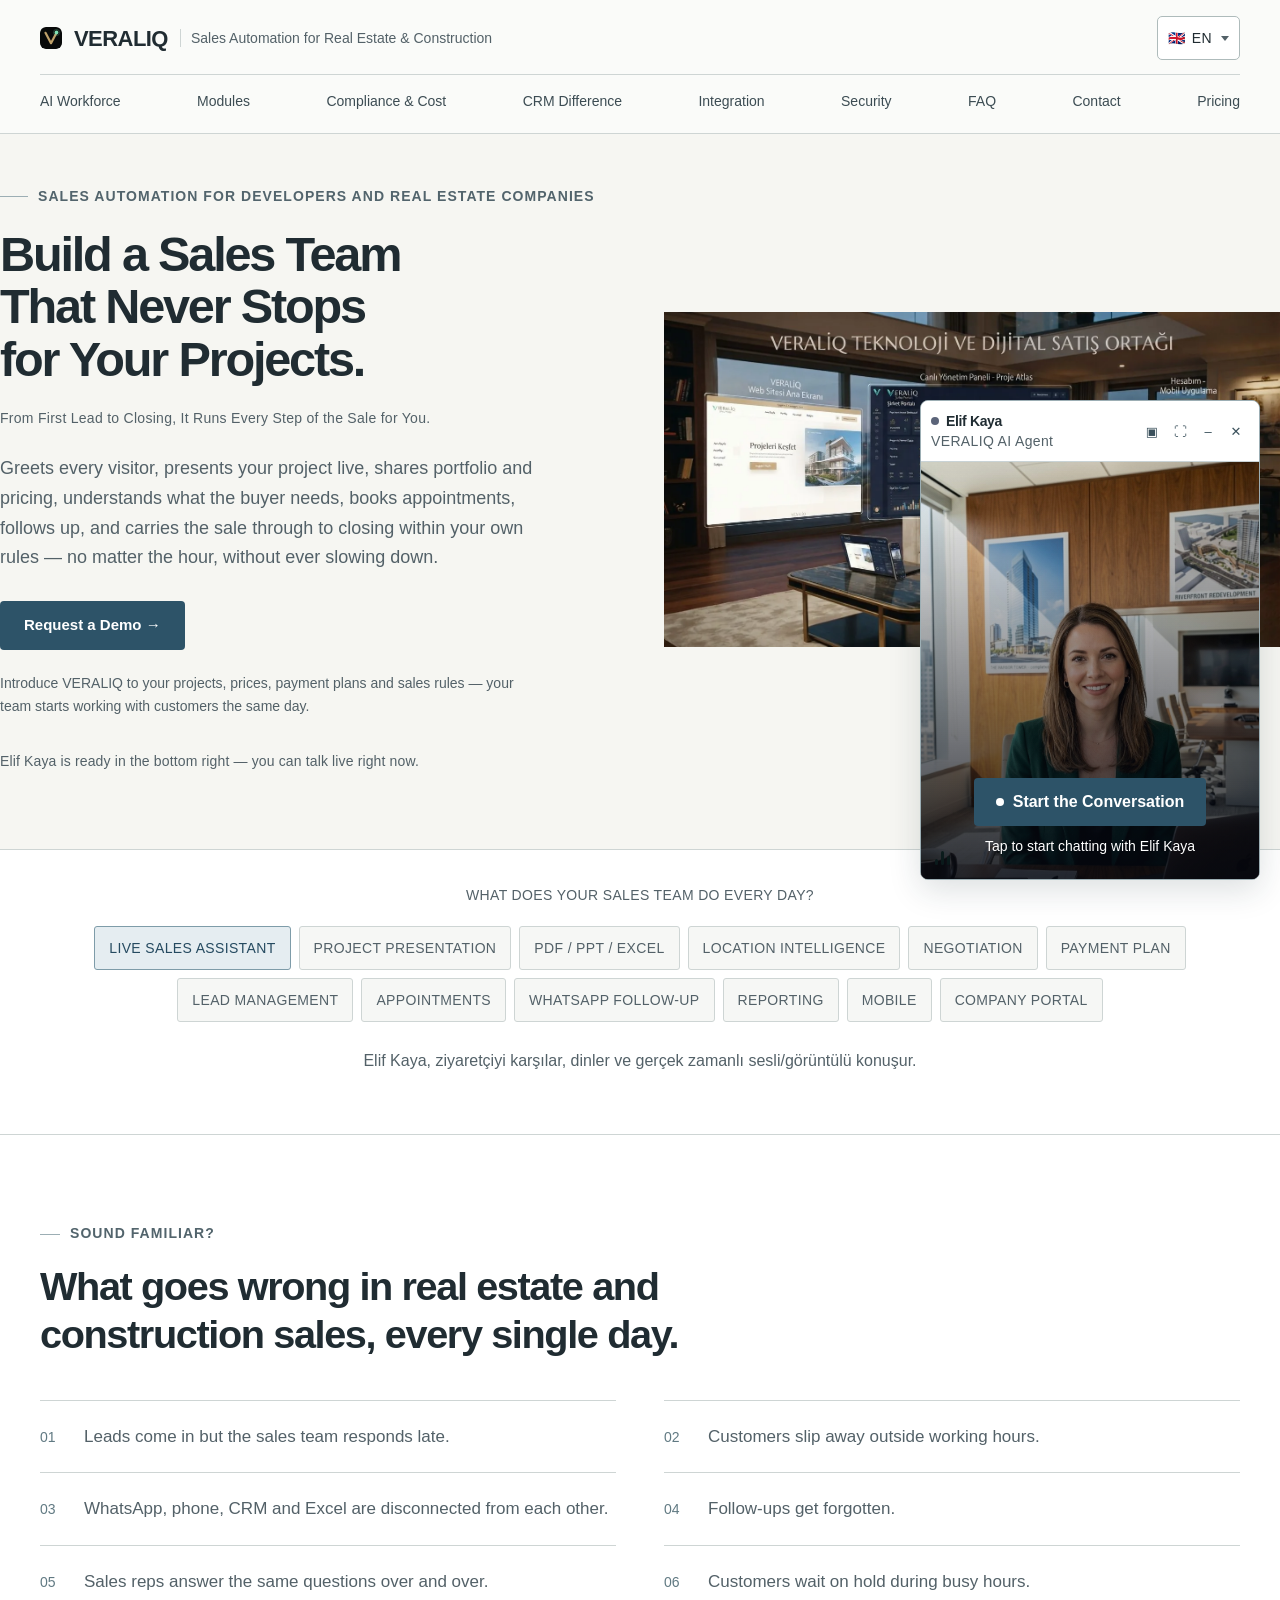
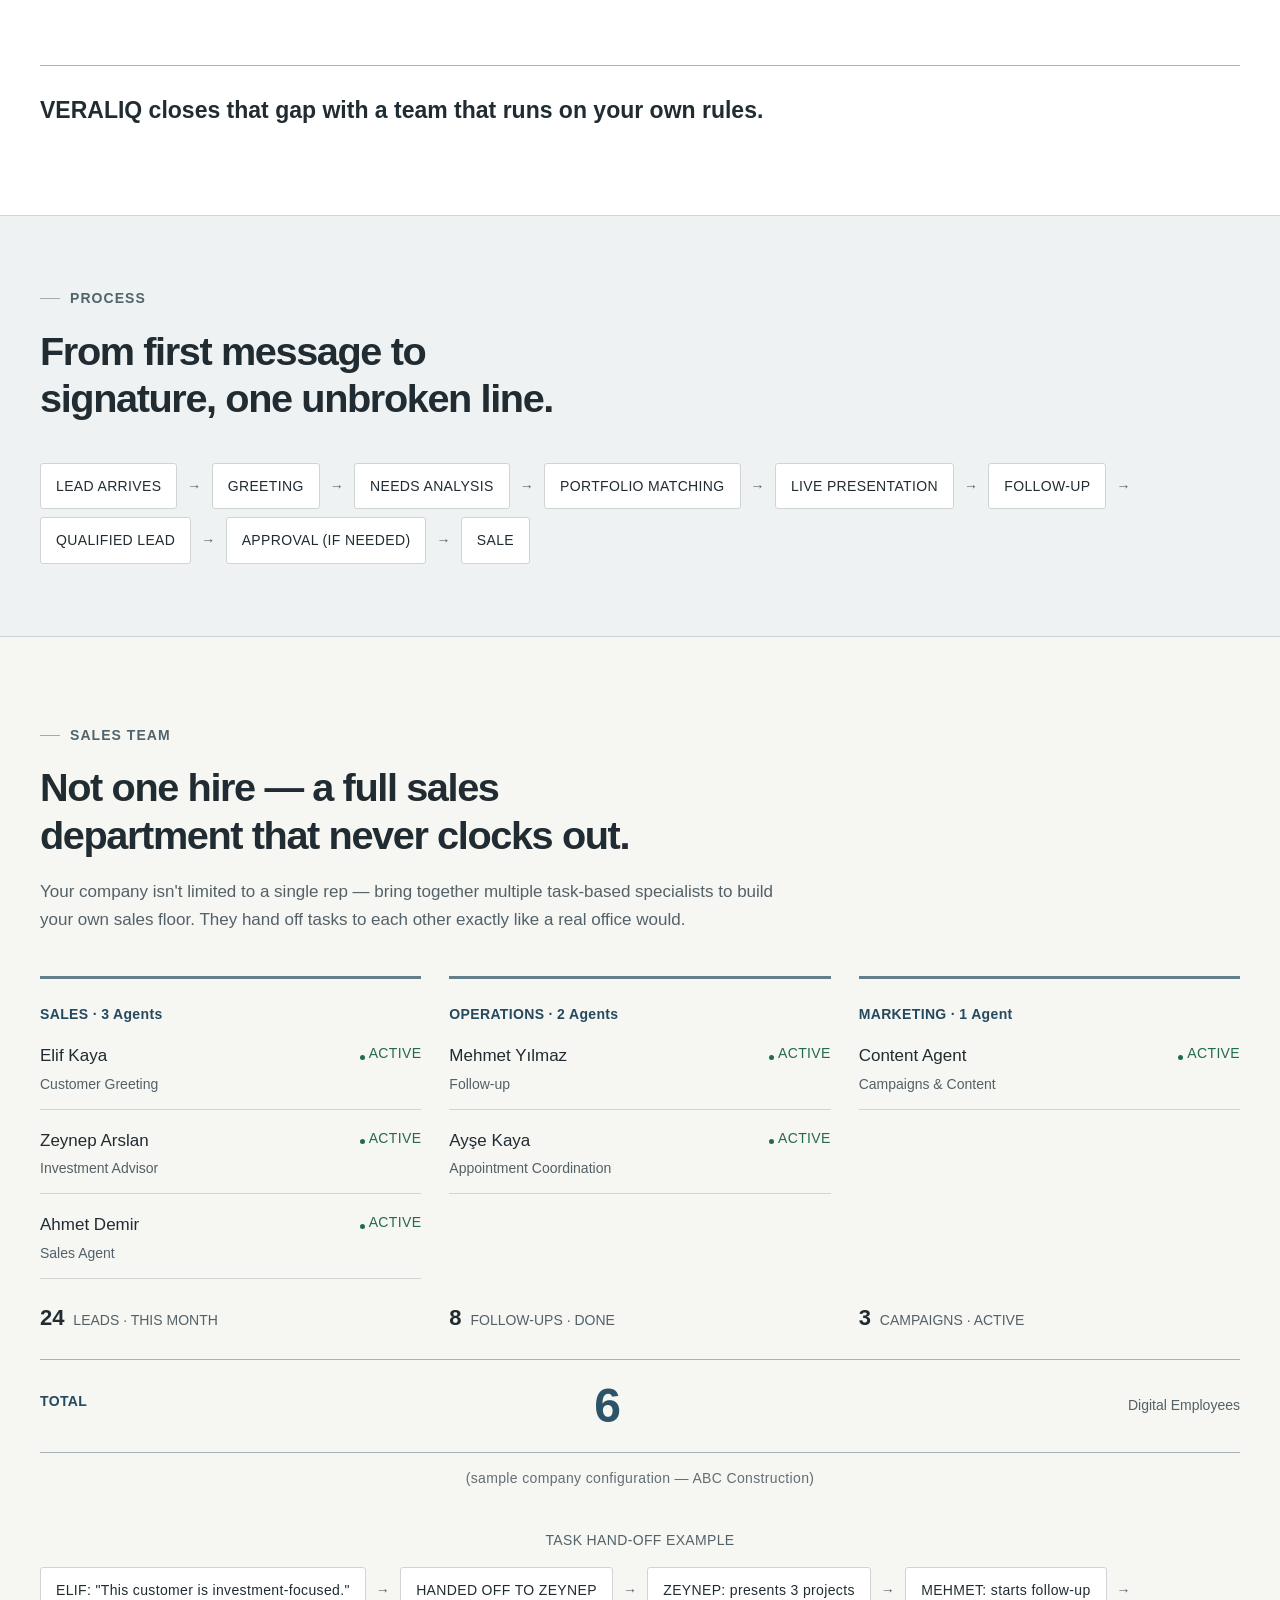
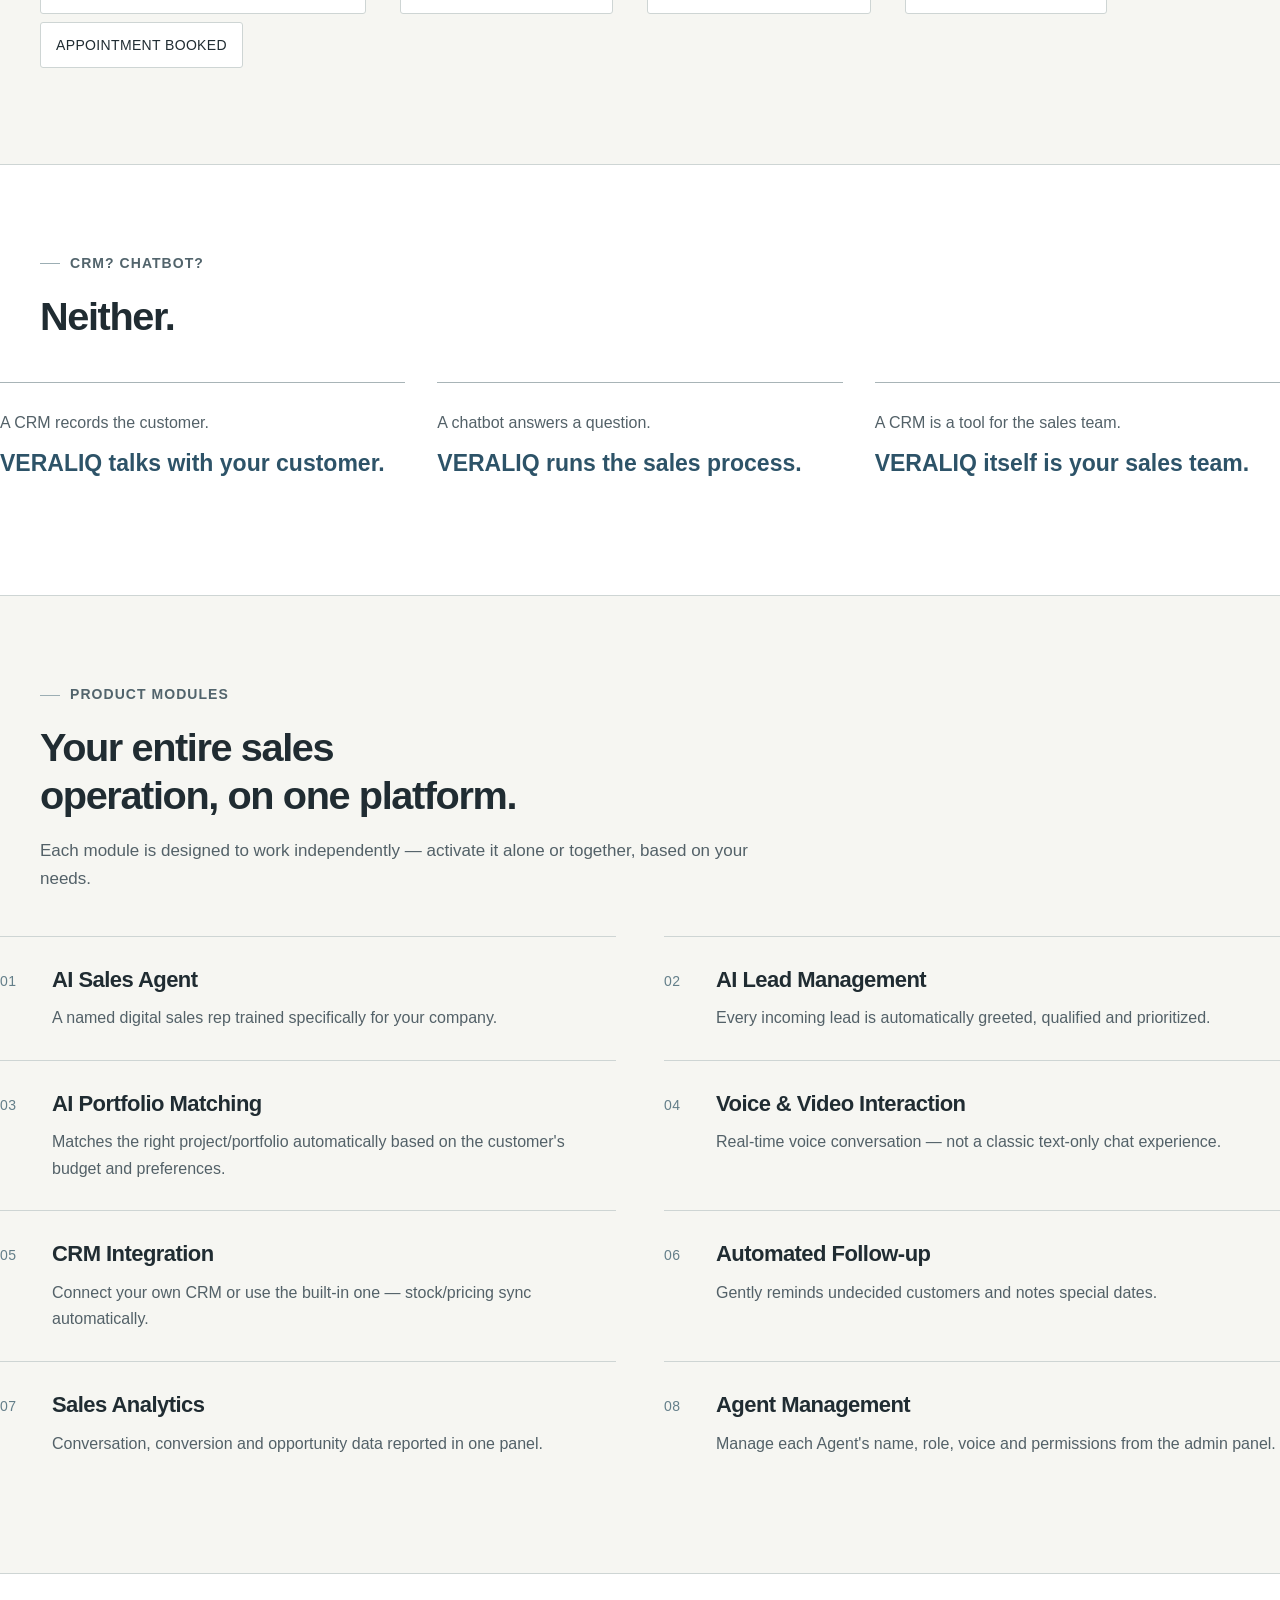
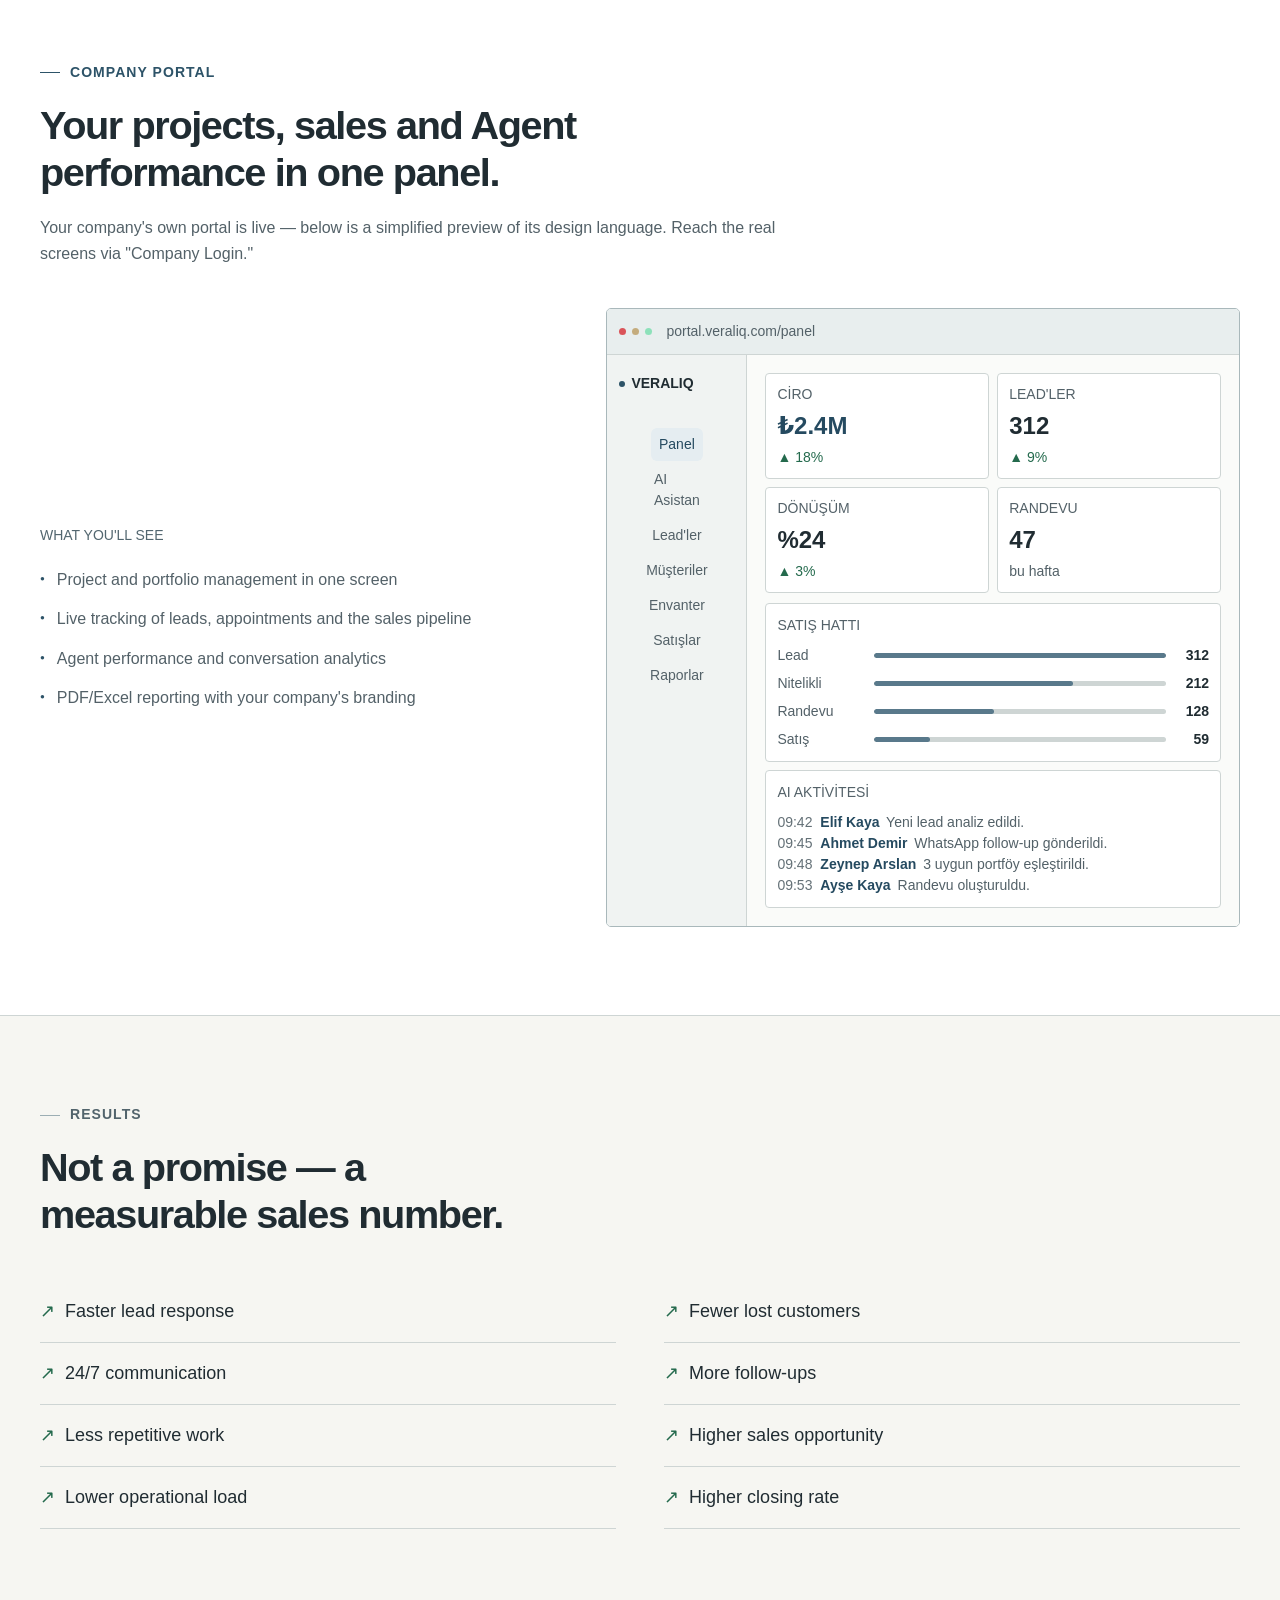
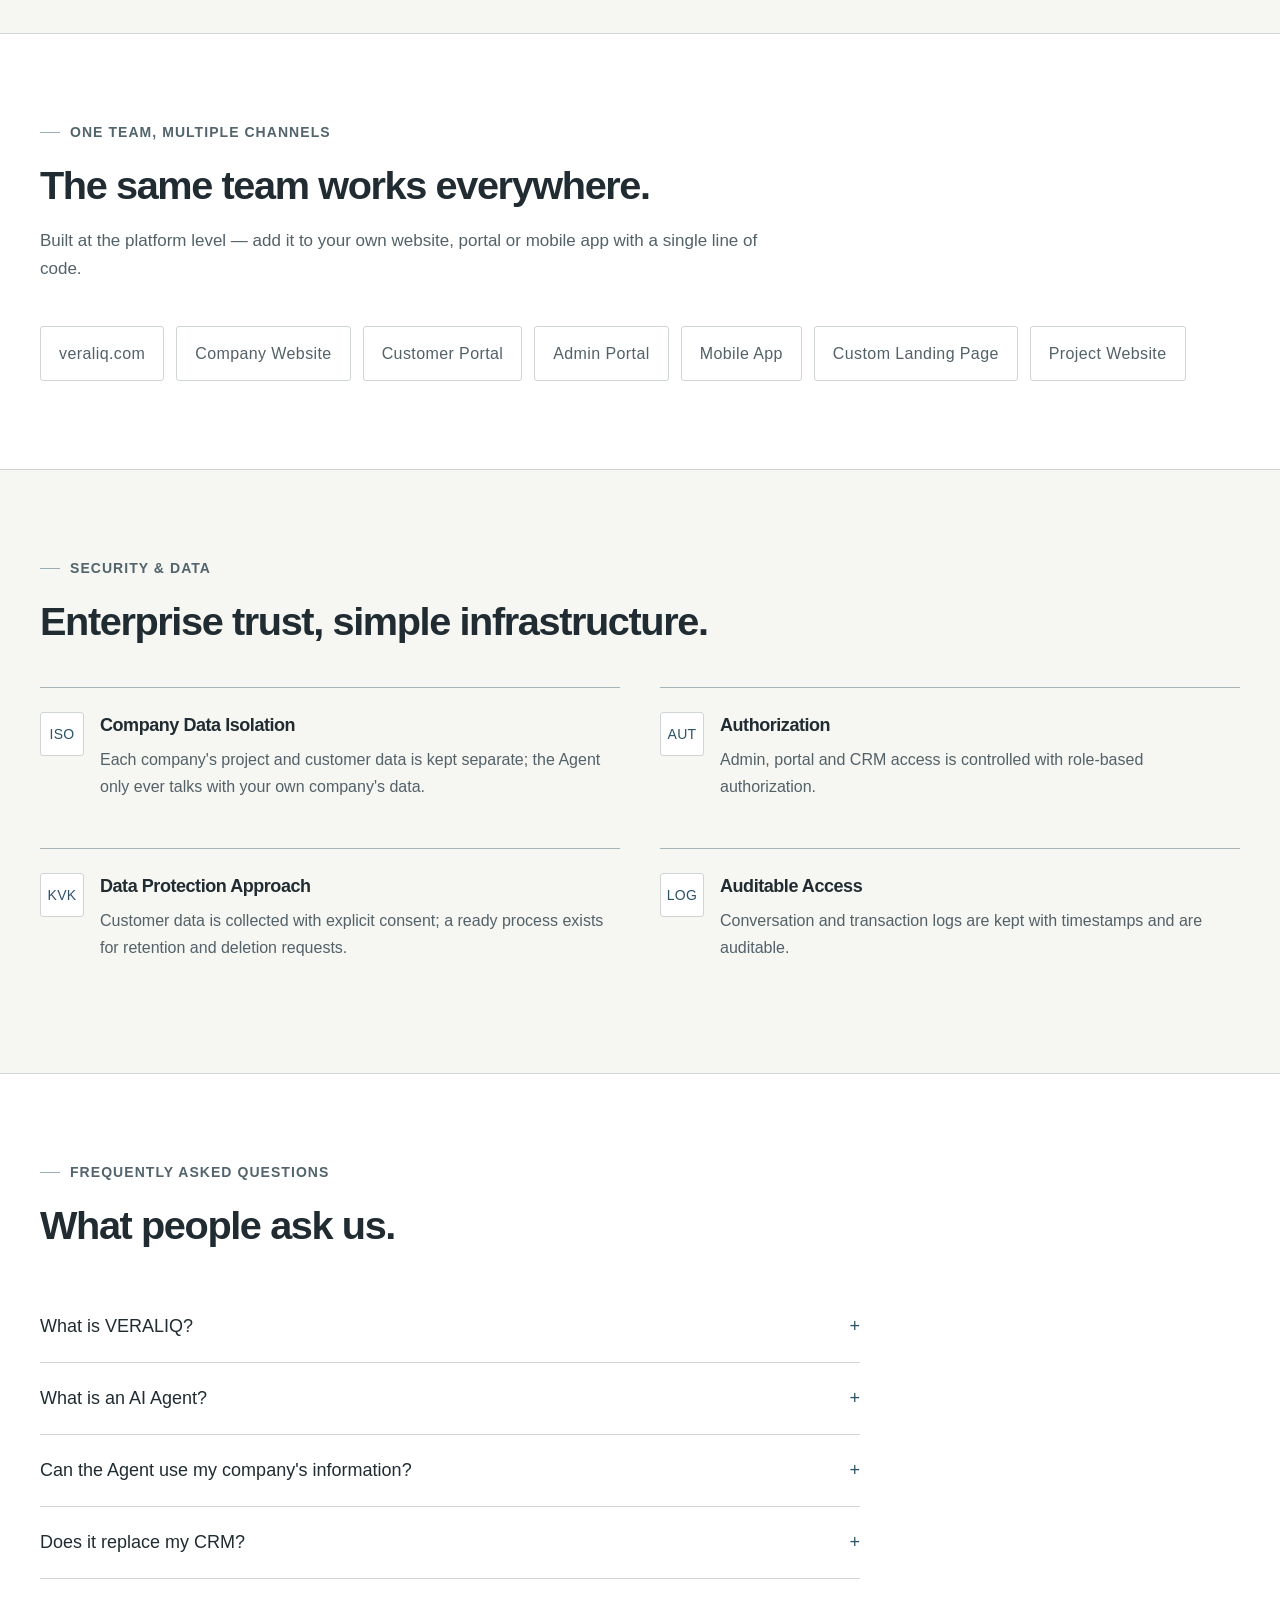
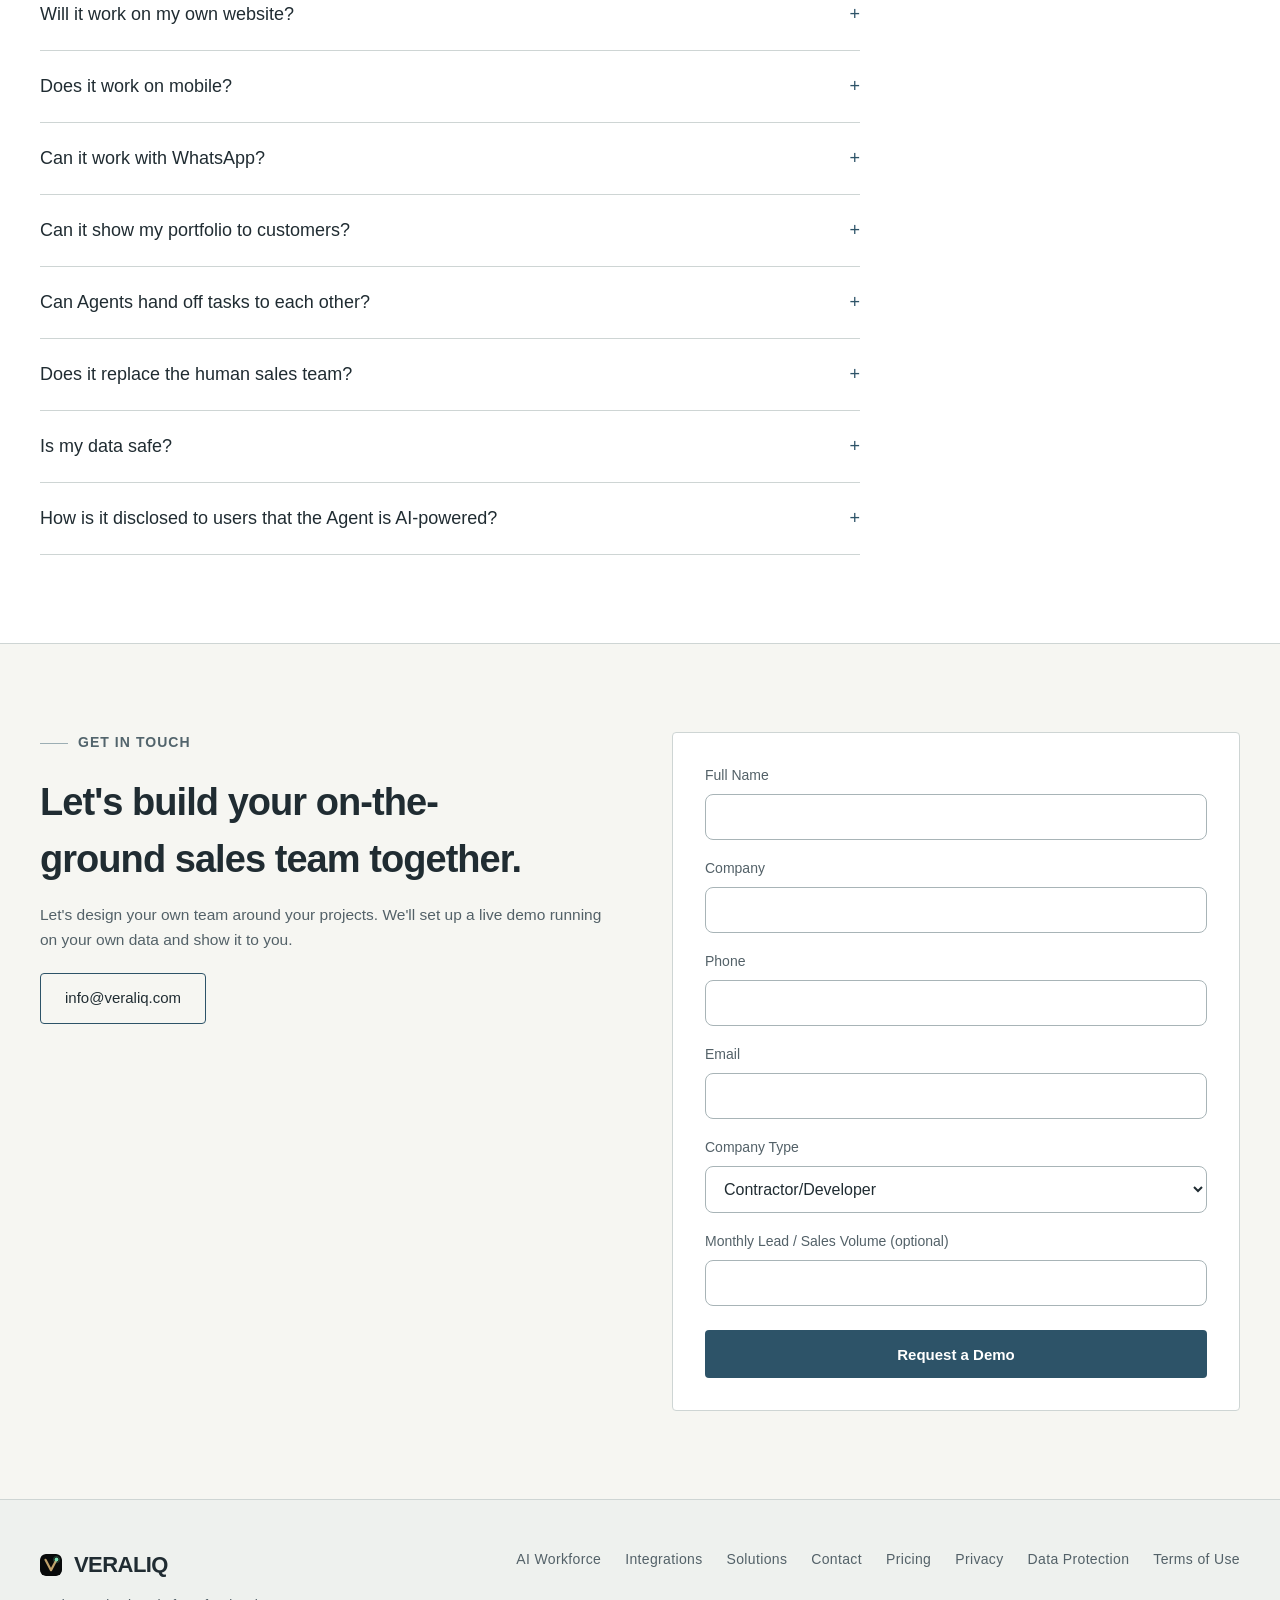
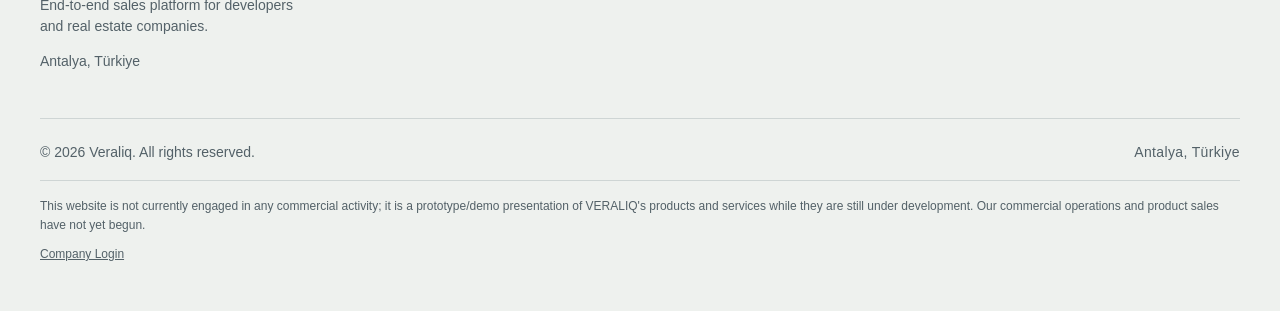
==== commit 15c06636: "feat(spatius): rate limit, visitor-token gate, and POST /tts (Faz 2) Faz 2 (P0 — Spatius session/TTS" ====
--- a/index.html
+++ b/index.html
@@ -1245,6 +1245,6 @@
 <script src="i18n.js?v=7"></script>
 <script src="script.js?v=9"></script>
 <script src="motion.js?v=1" defer></script>
-<script type="module" src="agent-core/widget.js?v=9"></script>
+<script type="module" src="agent-core/widget.js?v=10"></script>
 </body>
 </html>
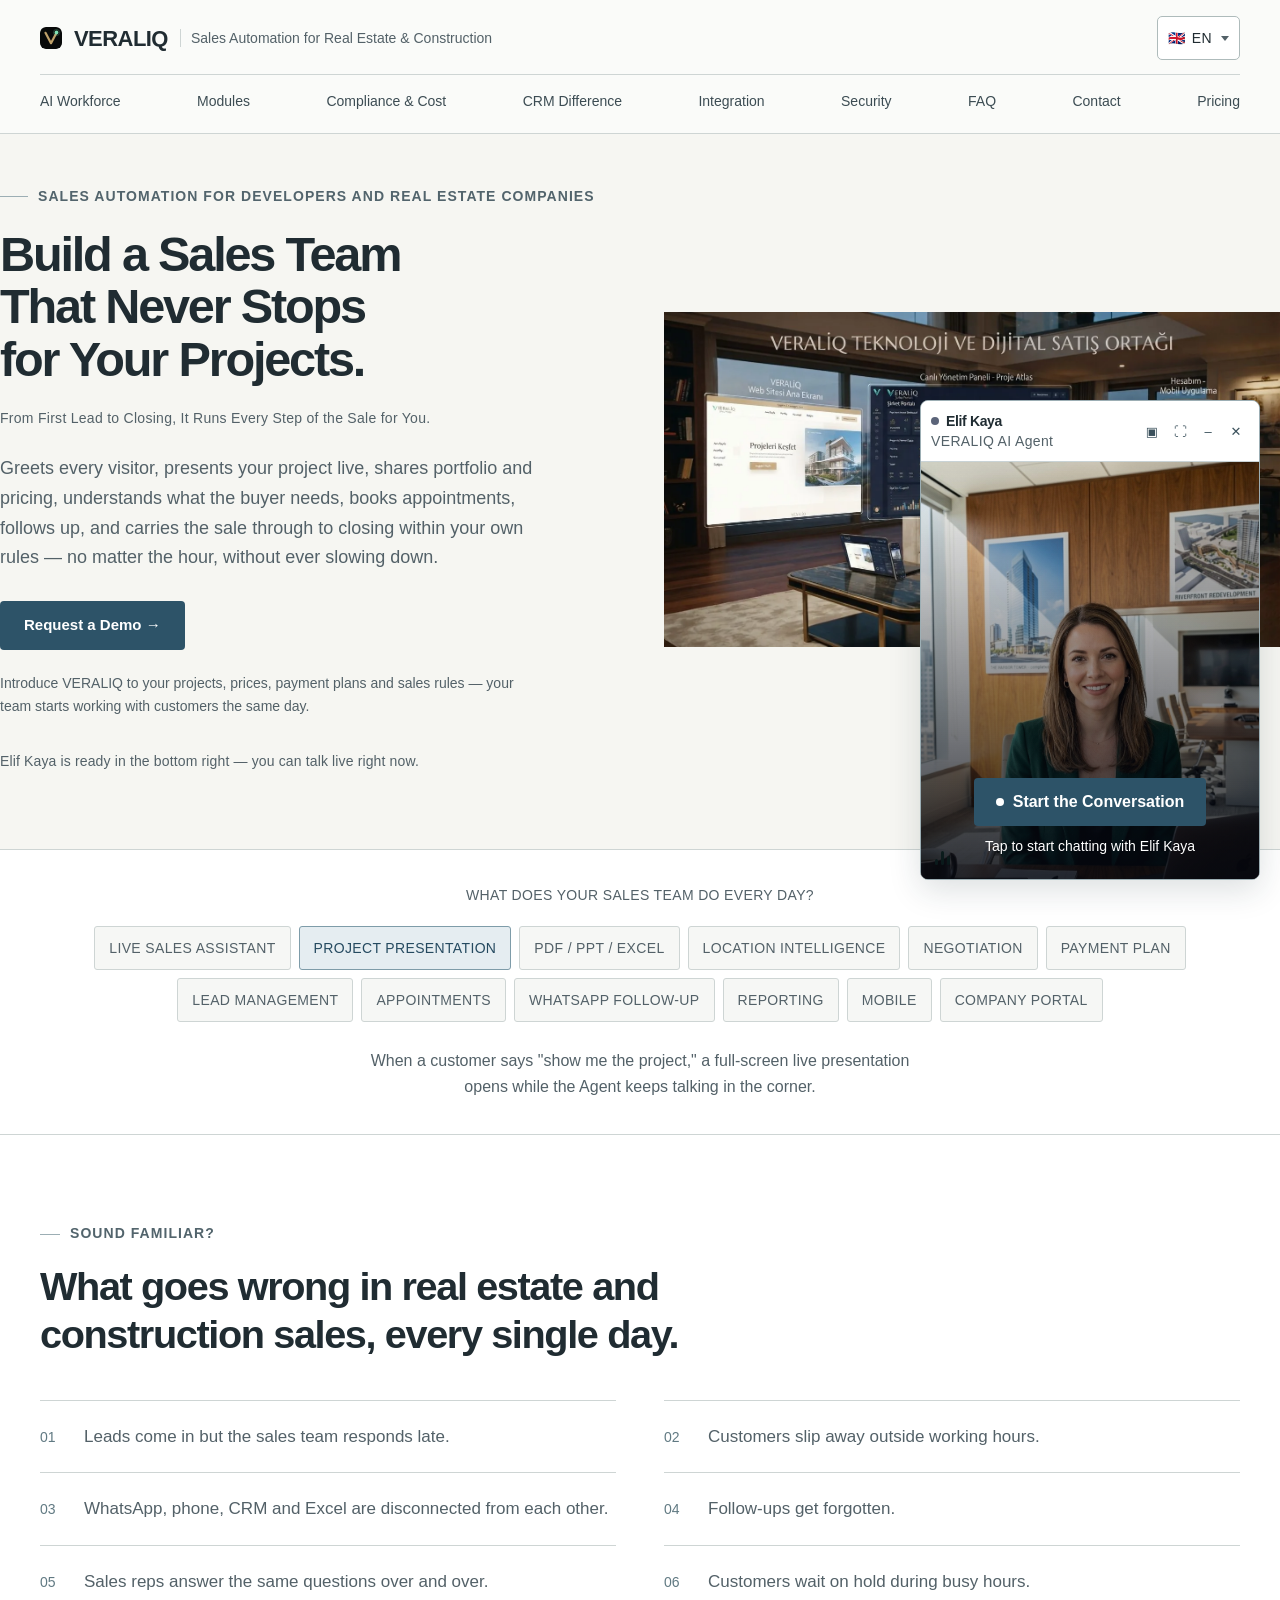
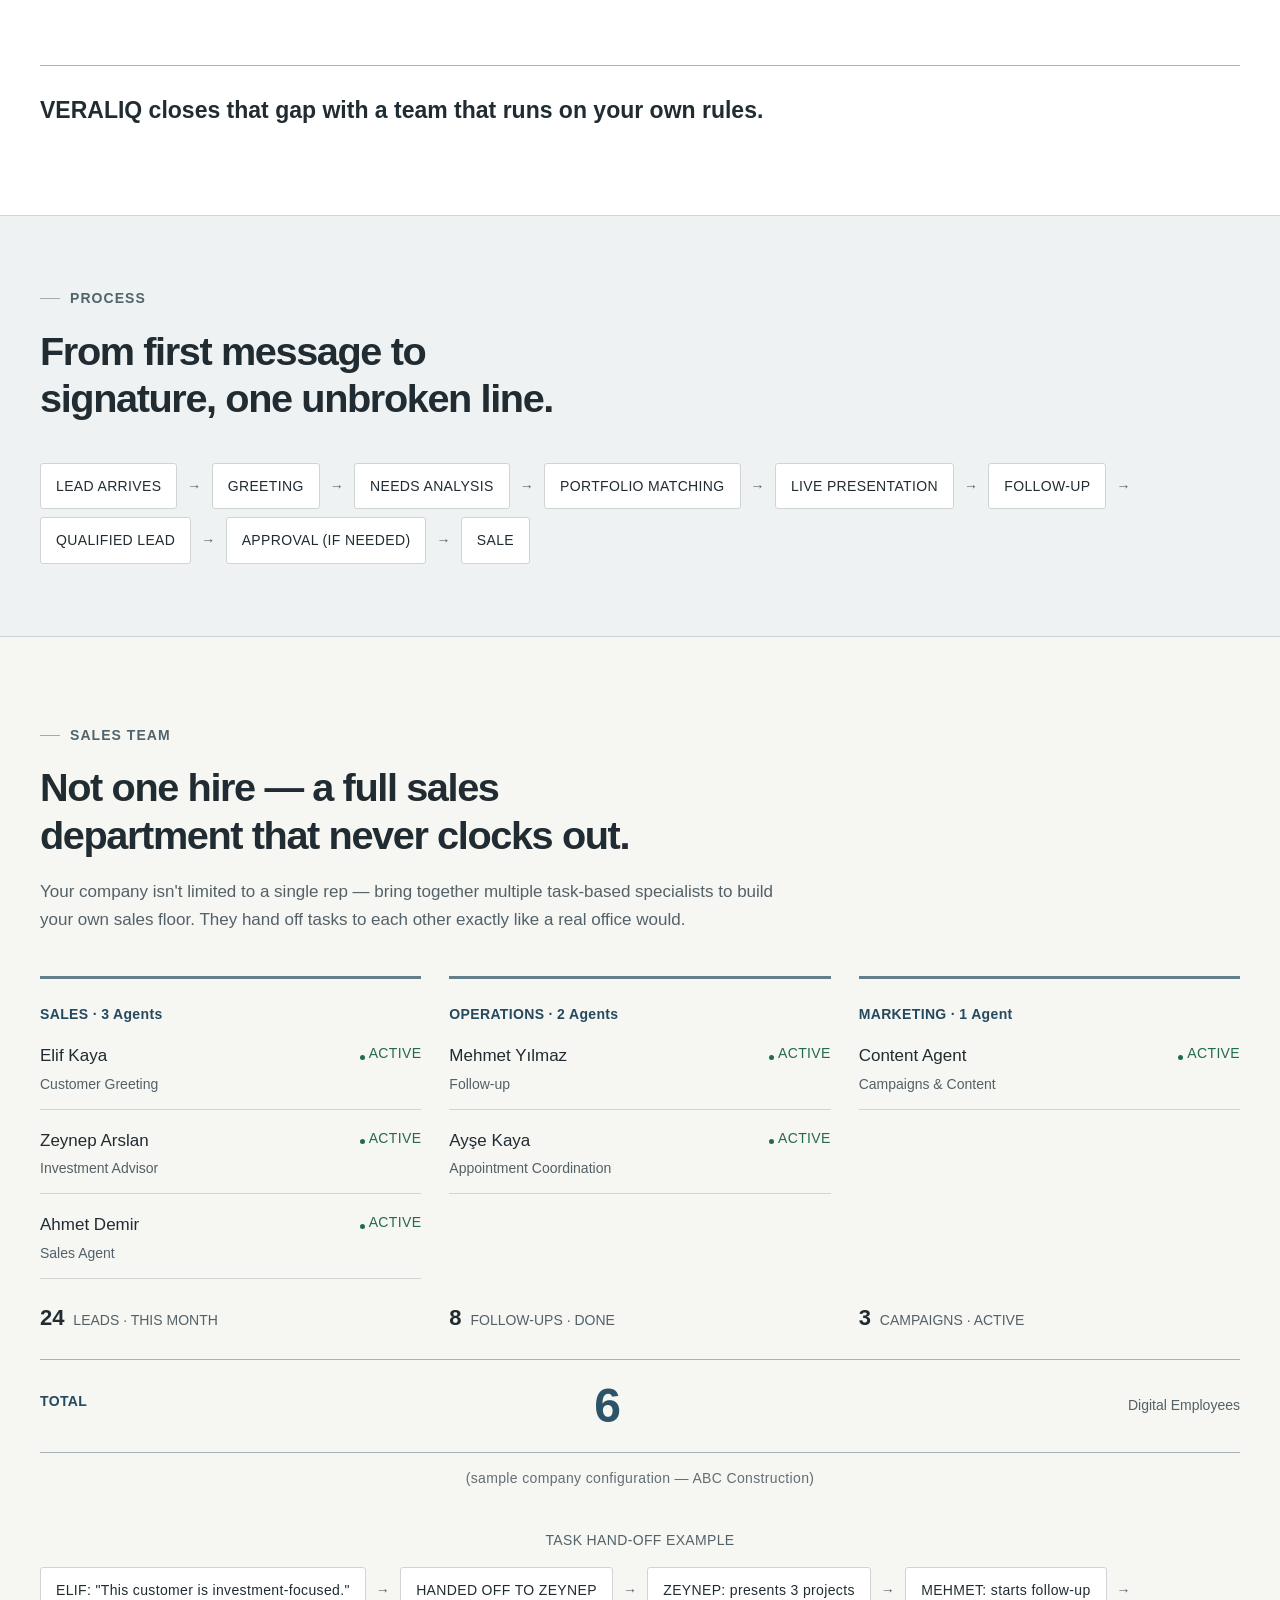
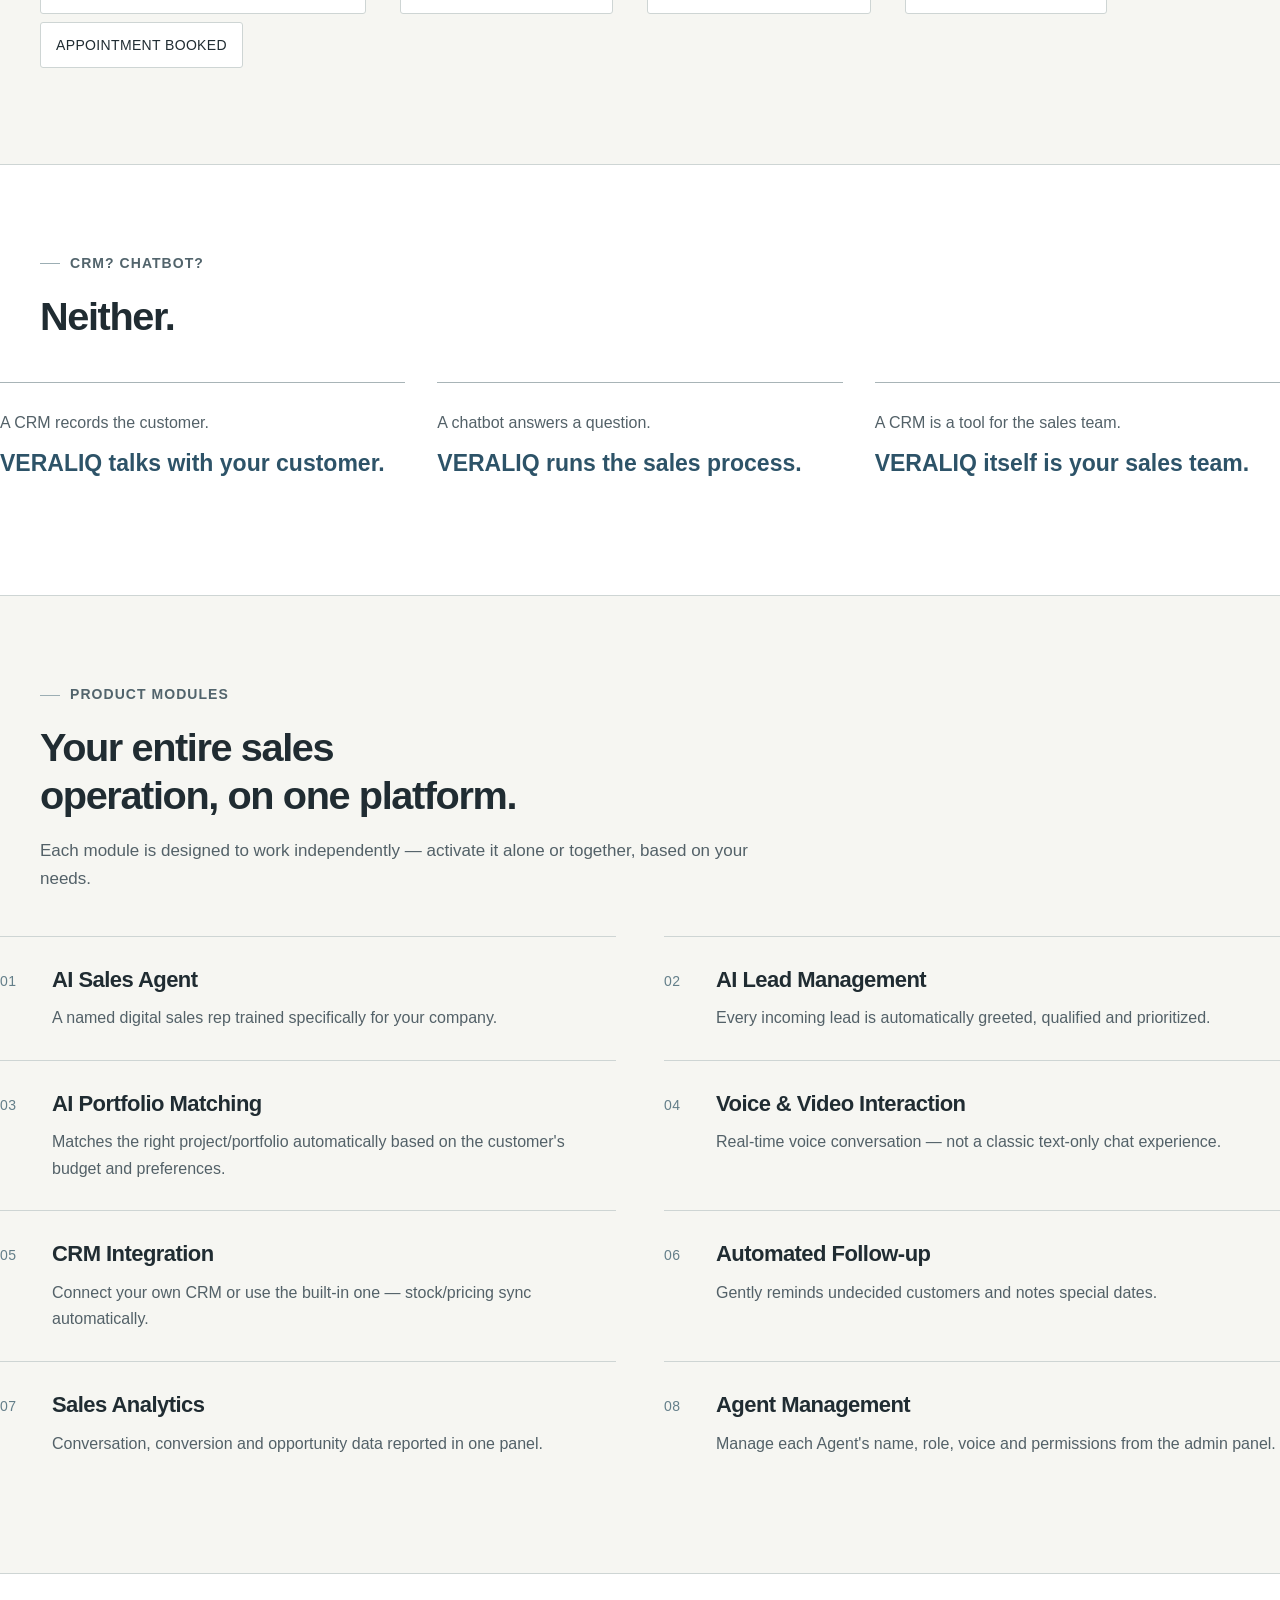
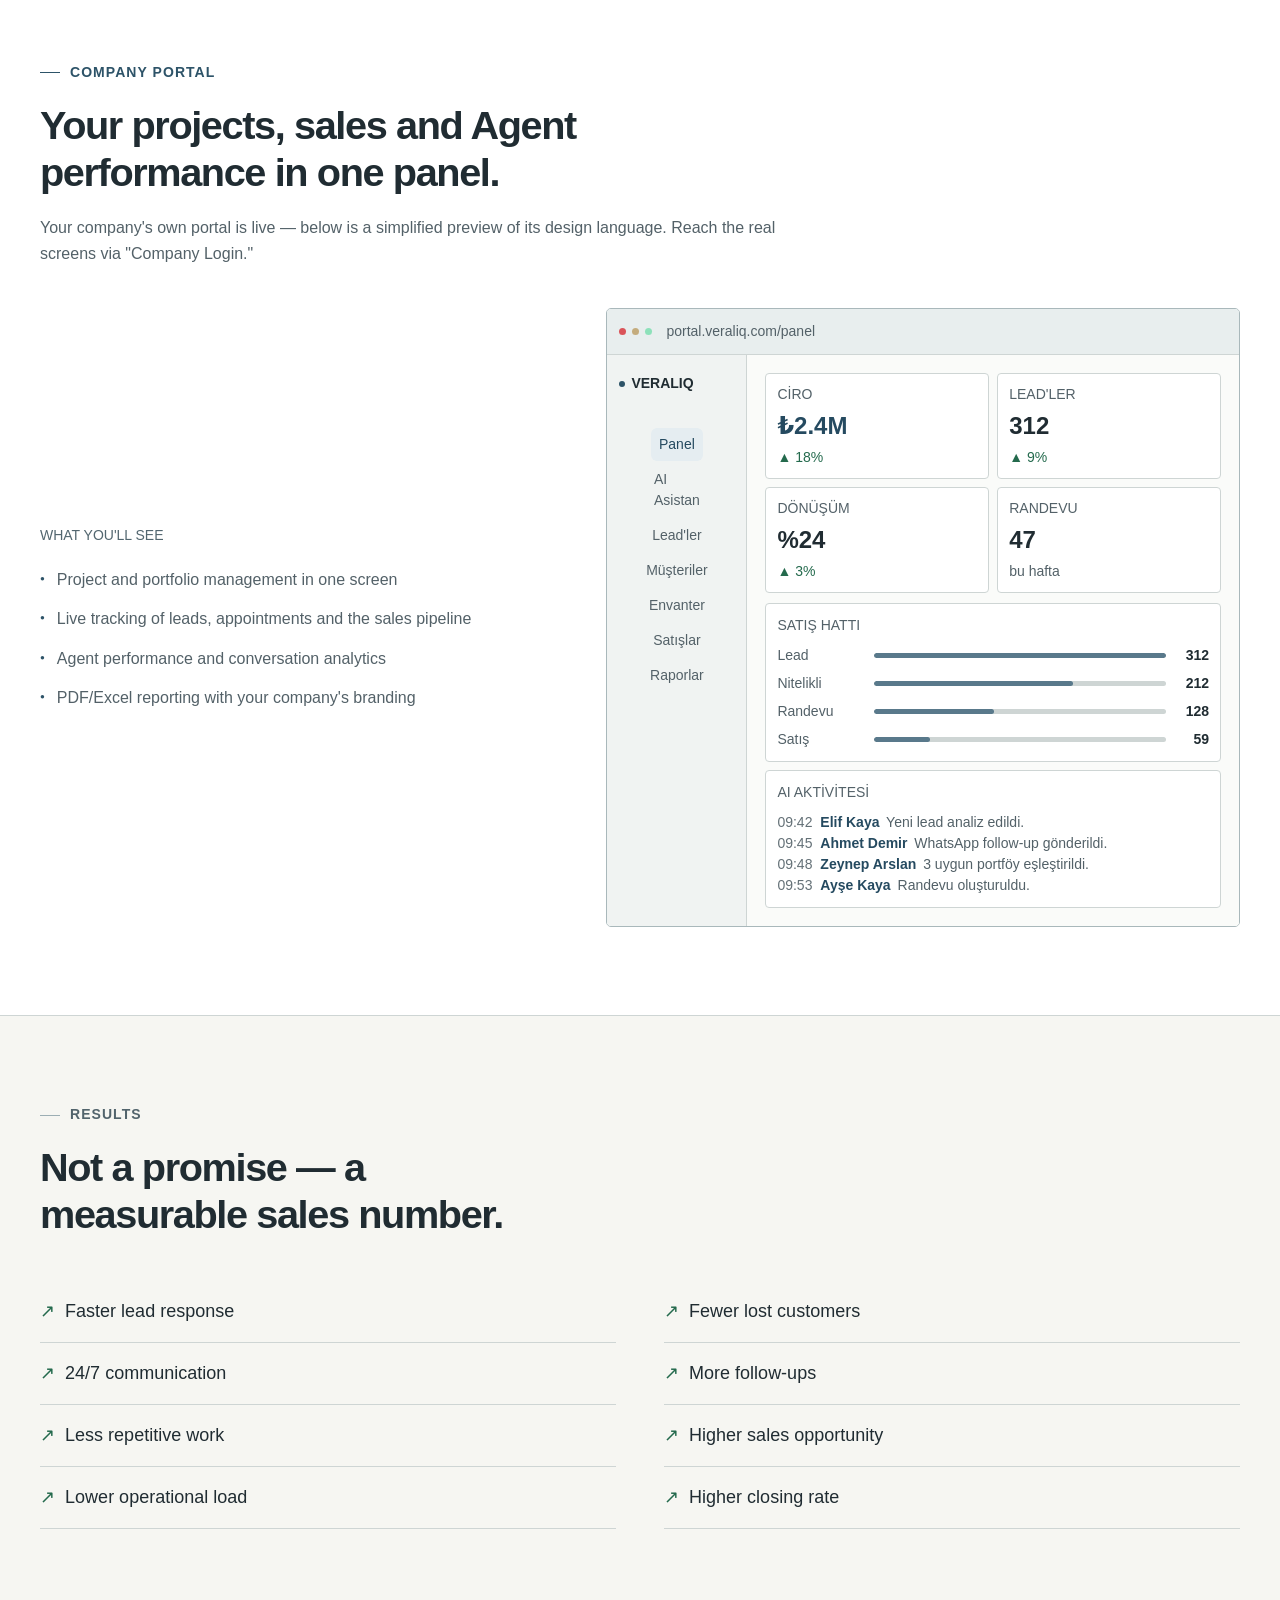
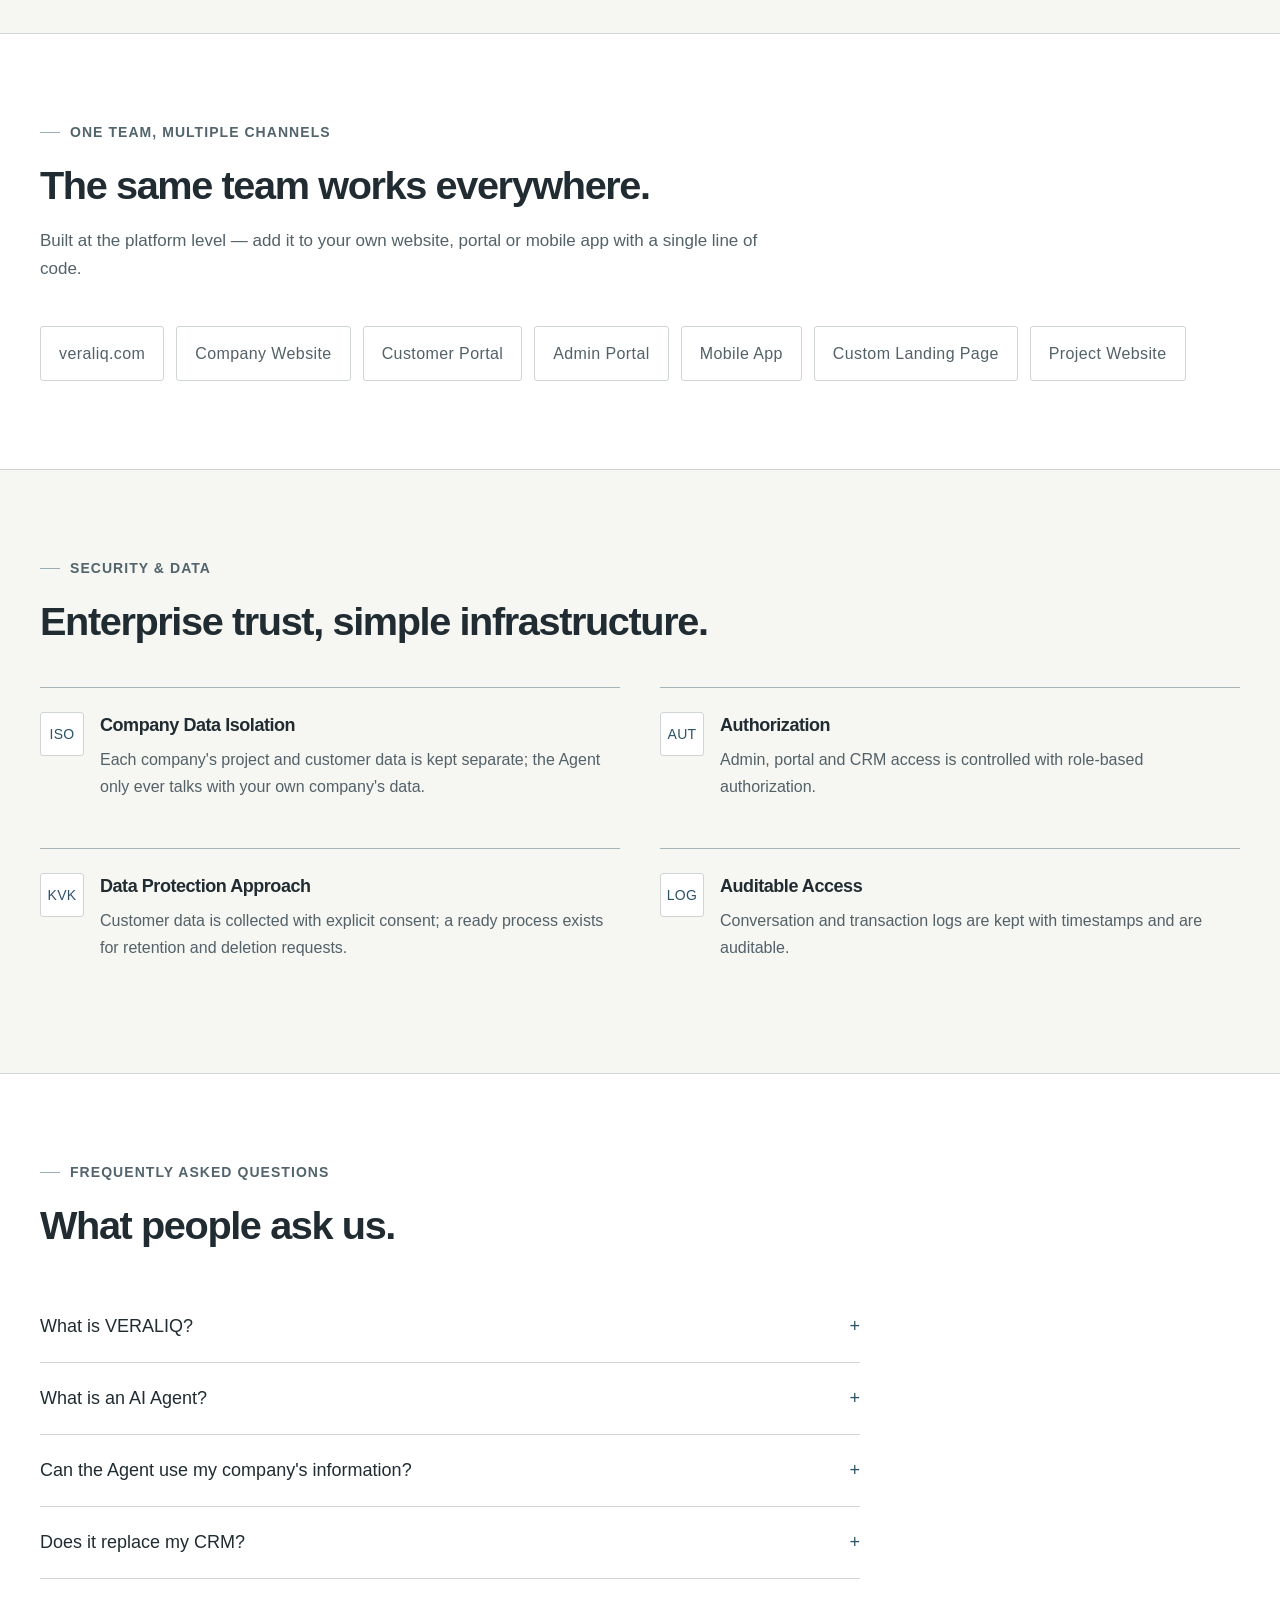
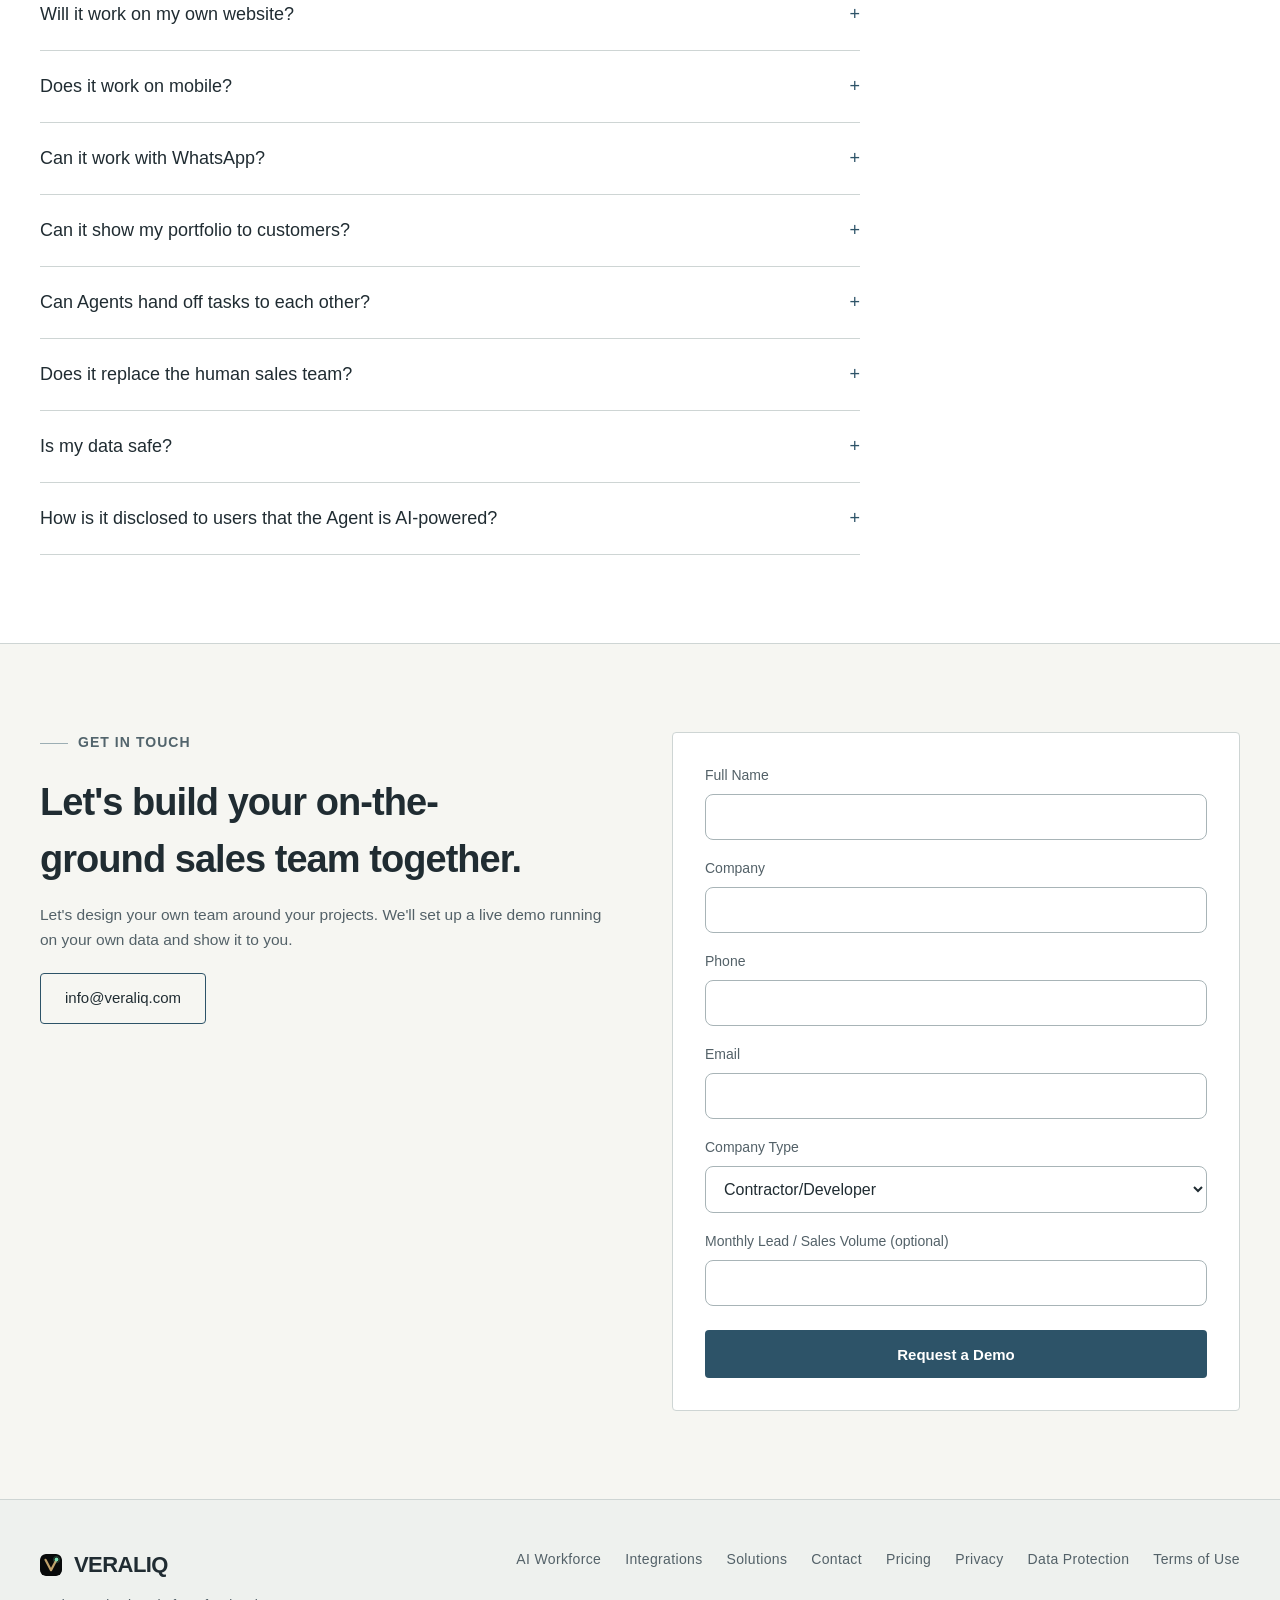
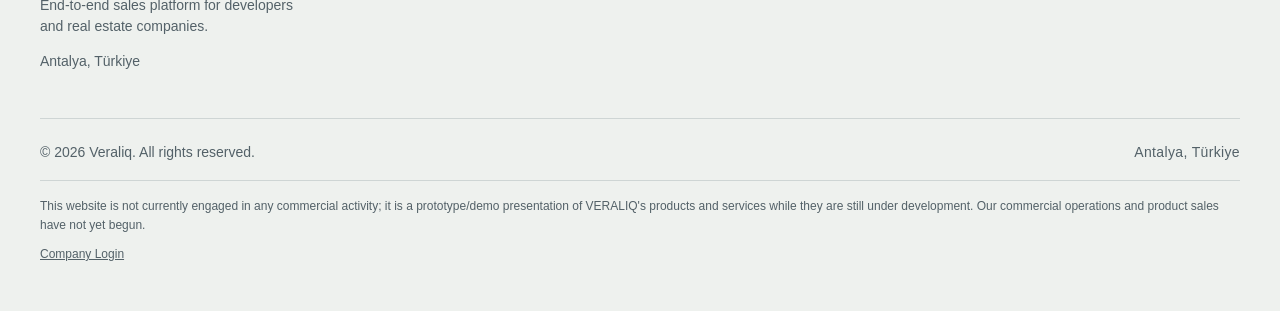
==== commit 0fdd0b9f: "feat: real demo request flow, persist-then-notify (Faz 4) Faz 4 (P1) from VERALIQ-CLAUDE-CODE-NIHAI-" ====
--- a/index.html
+++ b/index.html
@@ -422,6 +422,12 @@
   .demo-form label{font-size:12px;color:var(--text-dim);font-family:'IBM Plex Mono',monospace;margin-bottom:4px;display:block;}
   .form-status{font-size:13px;color:var(--green);margin-top:10px;display:none;}
   .form-status.show{display:block;}
+  .form-status.error{color:#e07a7a;}
+  /* Honeypot: gerçek ziyaretçilerin GÖRMEYECEĞİ/dolduramayacağı bir alan
+     (bkz. worker-portal/demo-requests.js) — display:none yerine ekran
+     dışına taşıma kullanılıyor çünkü bazı botlar display:none alanları
+     zaten atlıyor; bu daha güvenilir bir honeypot deseni. */
+  .hp-field{position:absolute;left:-9999px;width:1px;height:1px;overflow:hidden;}
 
   /* Footer */
   footer{padding:48px 0 32px;}
@@ -1138,8 +1144,9 @@
         </select>
       </div>
       <div><label data-i18n="form.volume">Aylık Lead / Satış Hacmi (opsiyonel)</label><input type="text" name="volume"></div>
+      <div class="hp-field" aria-hidden="true"><label for="demoWebsite">Website</label><input type="text" id="demoWebsite" name="website" tabindex="-1" autocomplete="off"></div>
       <button type="submit" class="btn btn-primary" style="justify-content:center;margin-top:6px;" data-i18n="form.submit">Demo Talep Et</button>
-      <div class="form-status" id="formStatus" data-i18n="form.status">Teşekkürler — e-posta uygulamanız açıldı, göndermeniz yeterli. En kısa sürede dönüş yapacağız.</div>
+      <div class="form-status" id="formStatus"></div>
     </form>
   </div>
 </section>
@@ -1242,8 +1249,8 @@
 <!-- Kapatıldığında: yeniden açma butonu -->
 <button type="button" class="agent-reopen" id="agentReopenBtn" hidden data-i18n="agent.reopenBtn">Agent'ı Aç</button>
 
-<script src="i18n.js?v=7"></script>
-<script src="script.js?v=9"></script>
+<script src="i18n.js?v=8"></script>
+<script src="script.js?v=10"></script>
 <script src="motion.js?v=1" defer></script>
 <script type="module" src="agent-core/widget.js?v=10"></script>
 </body>
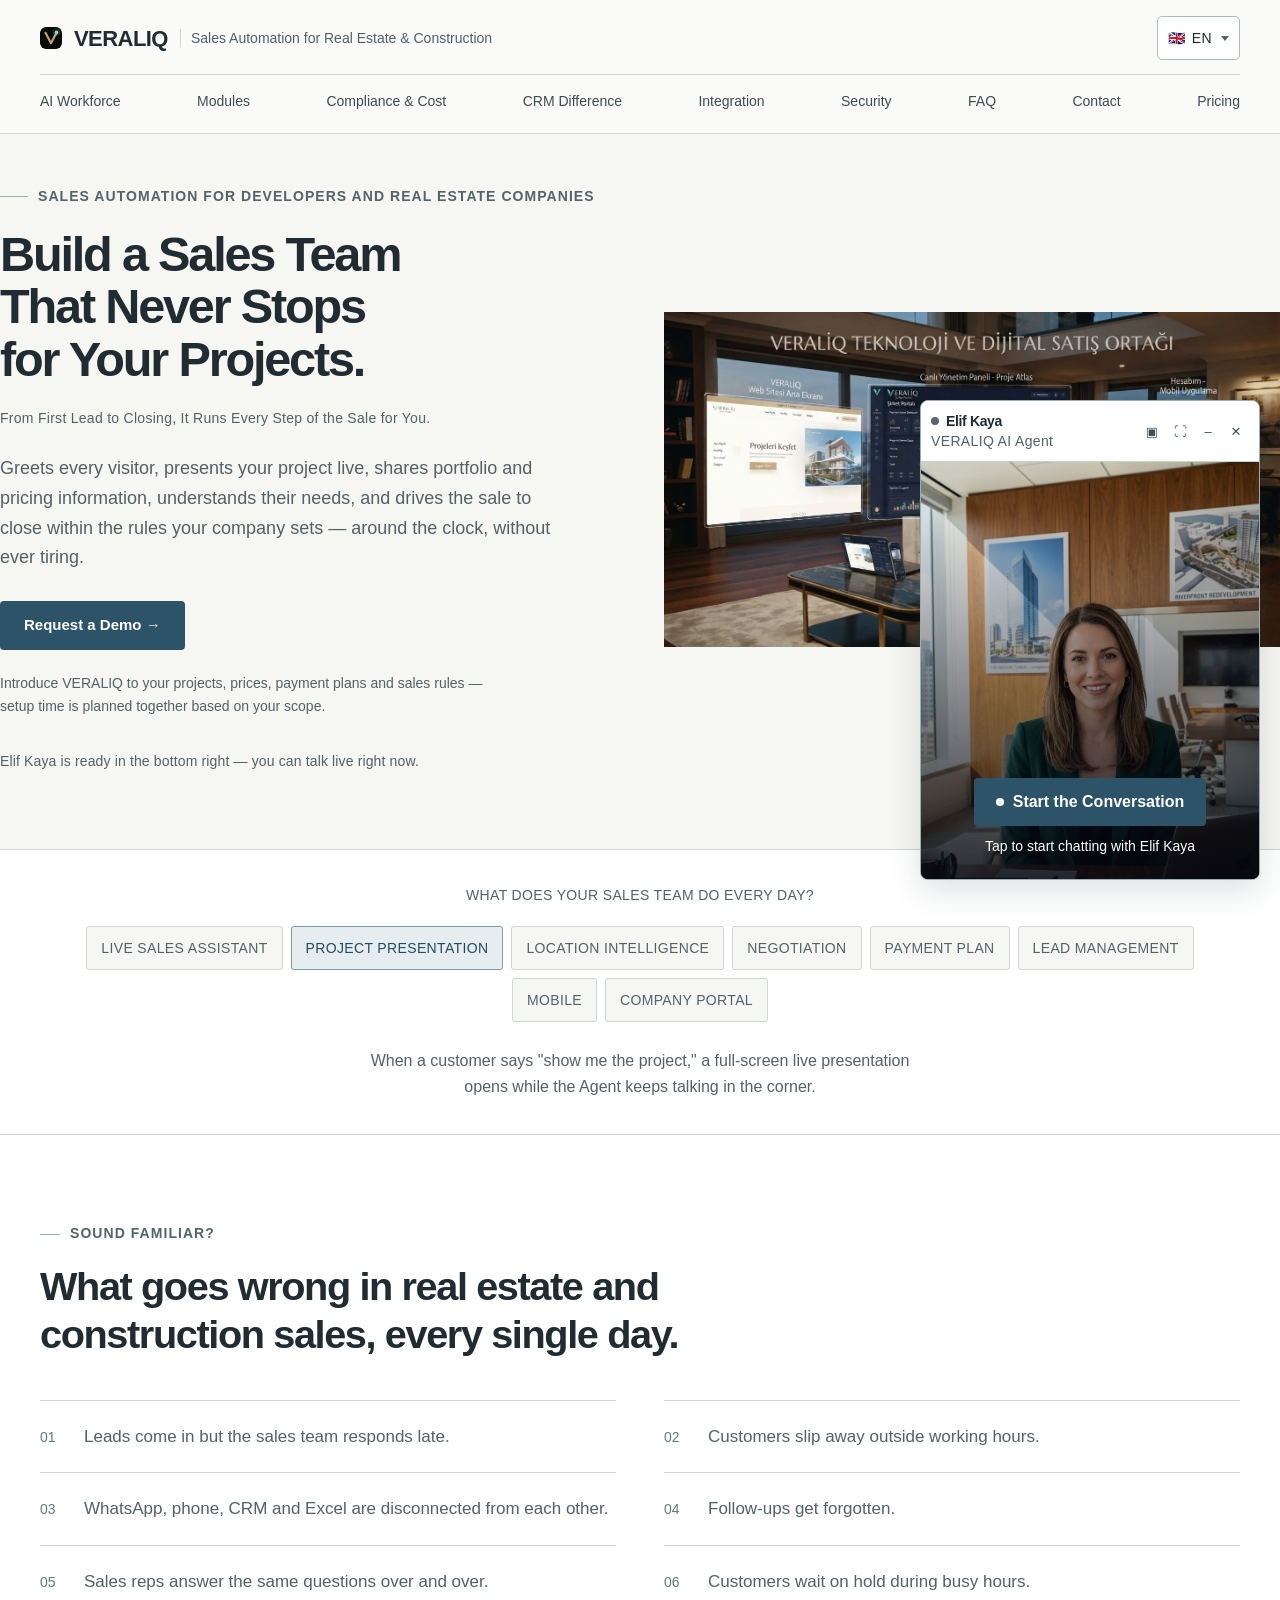
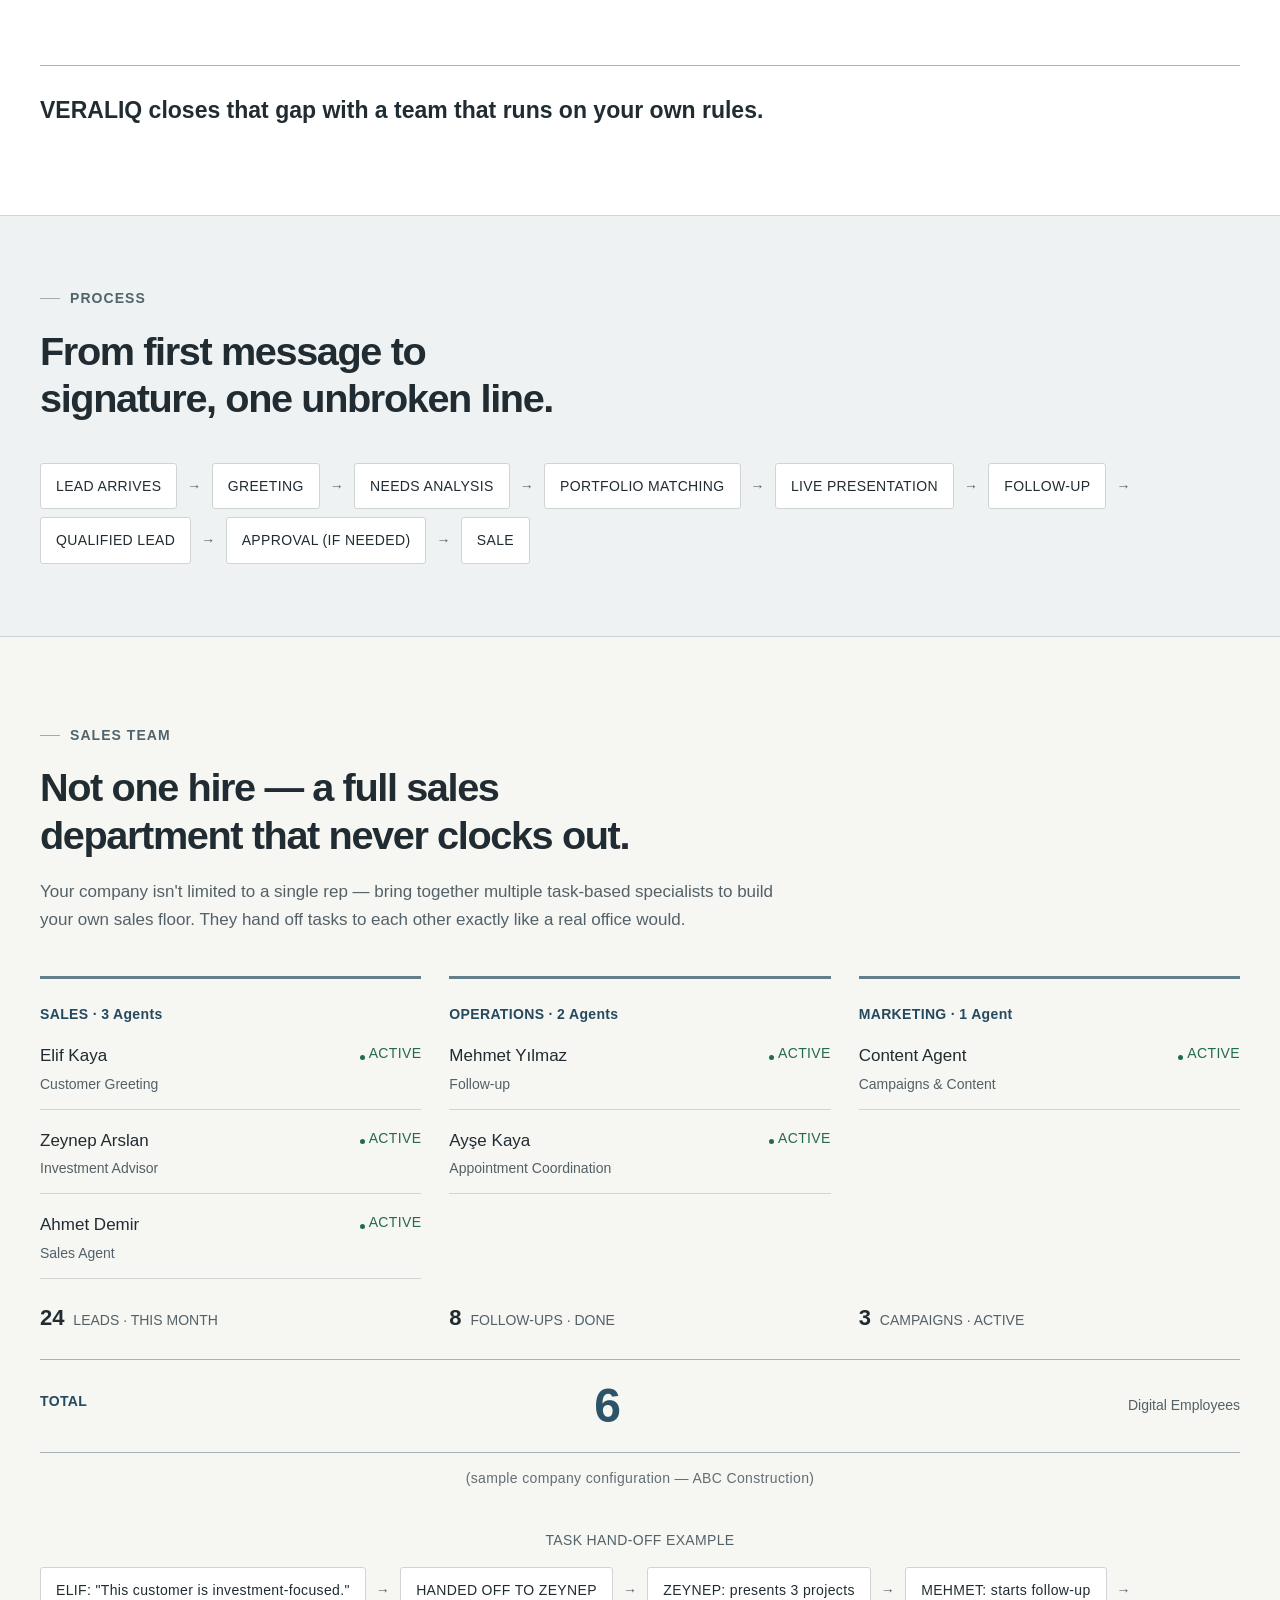
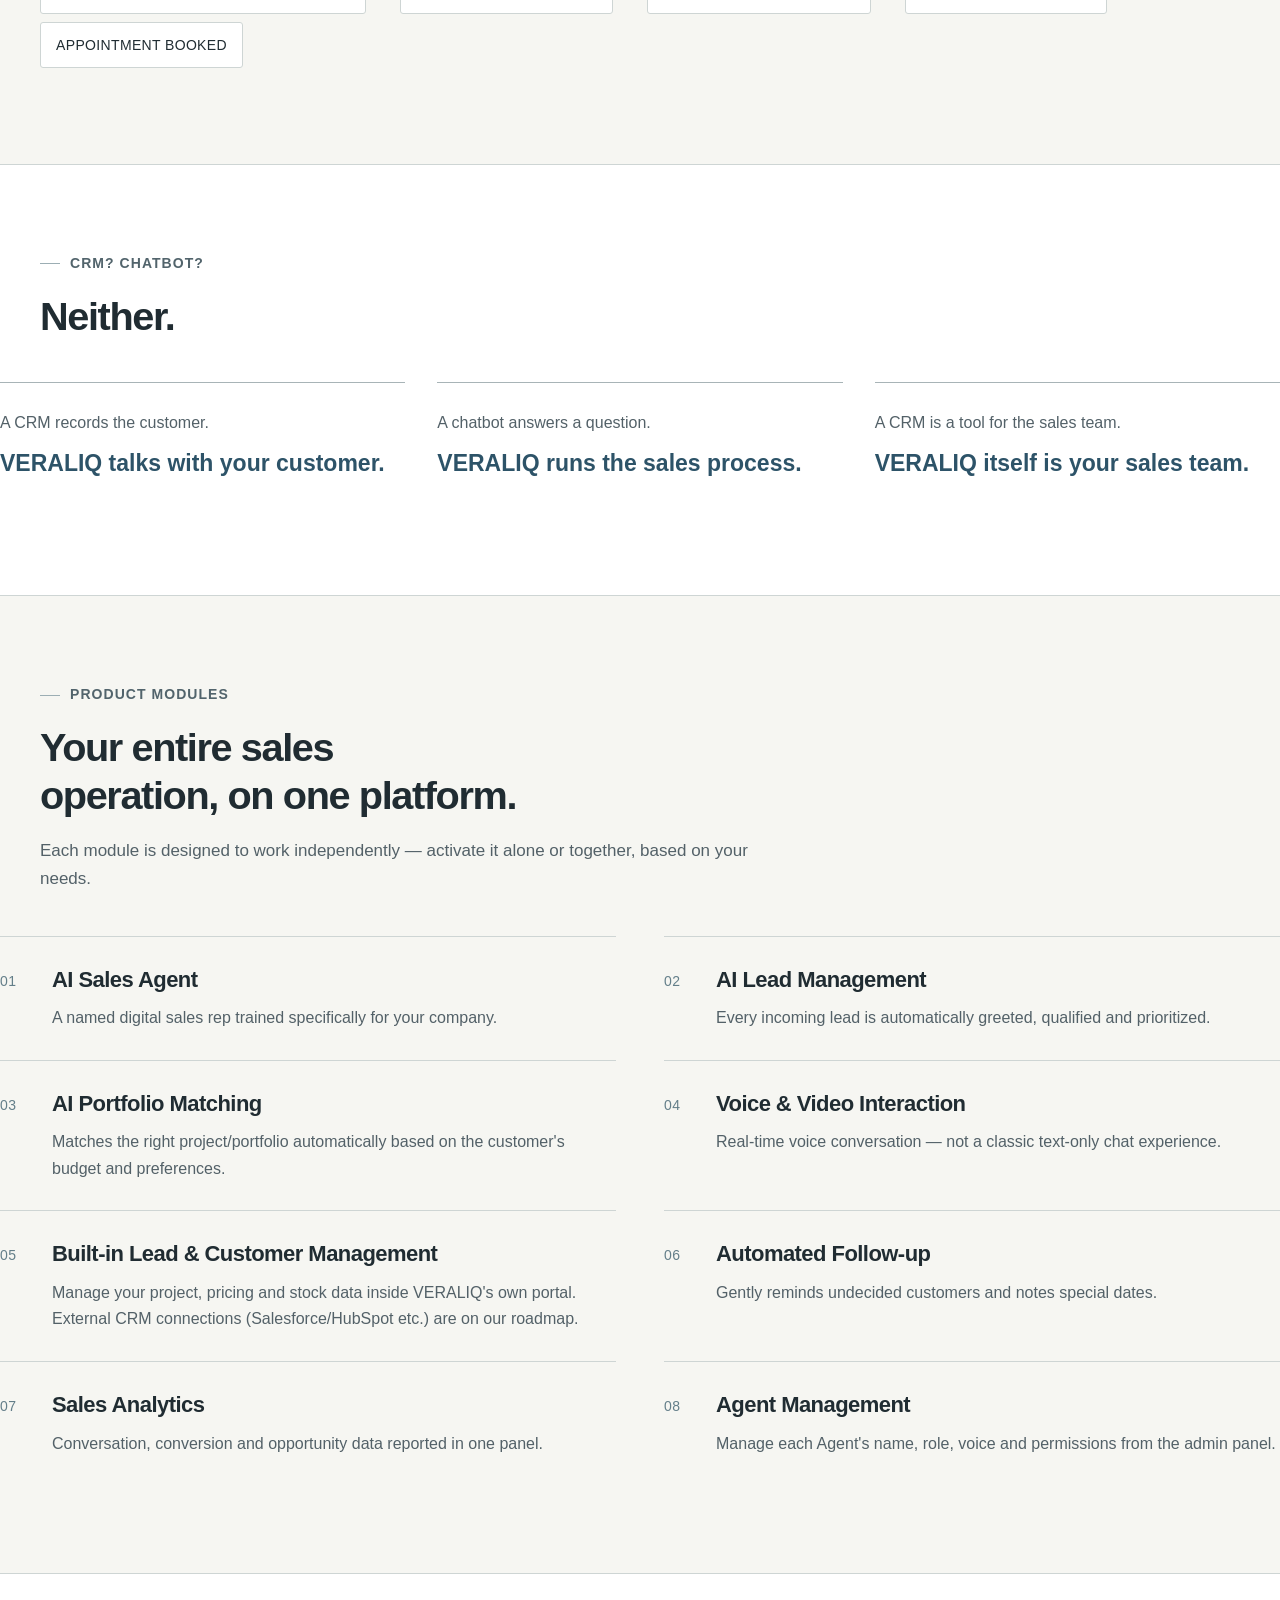
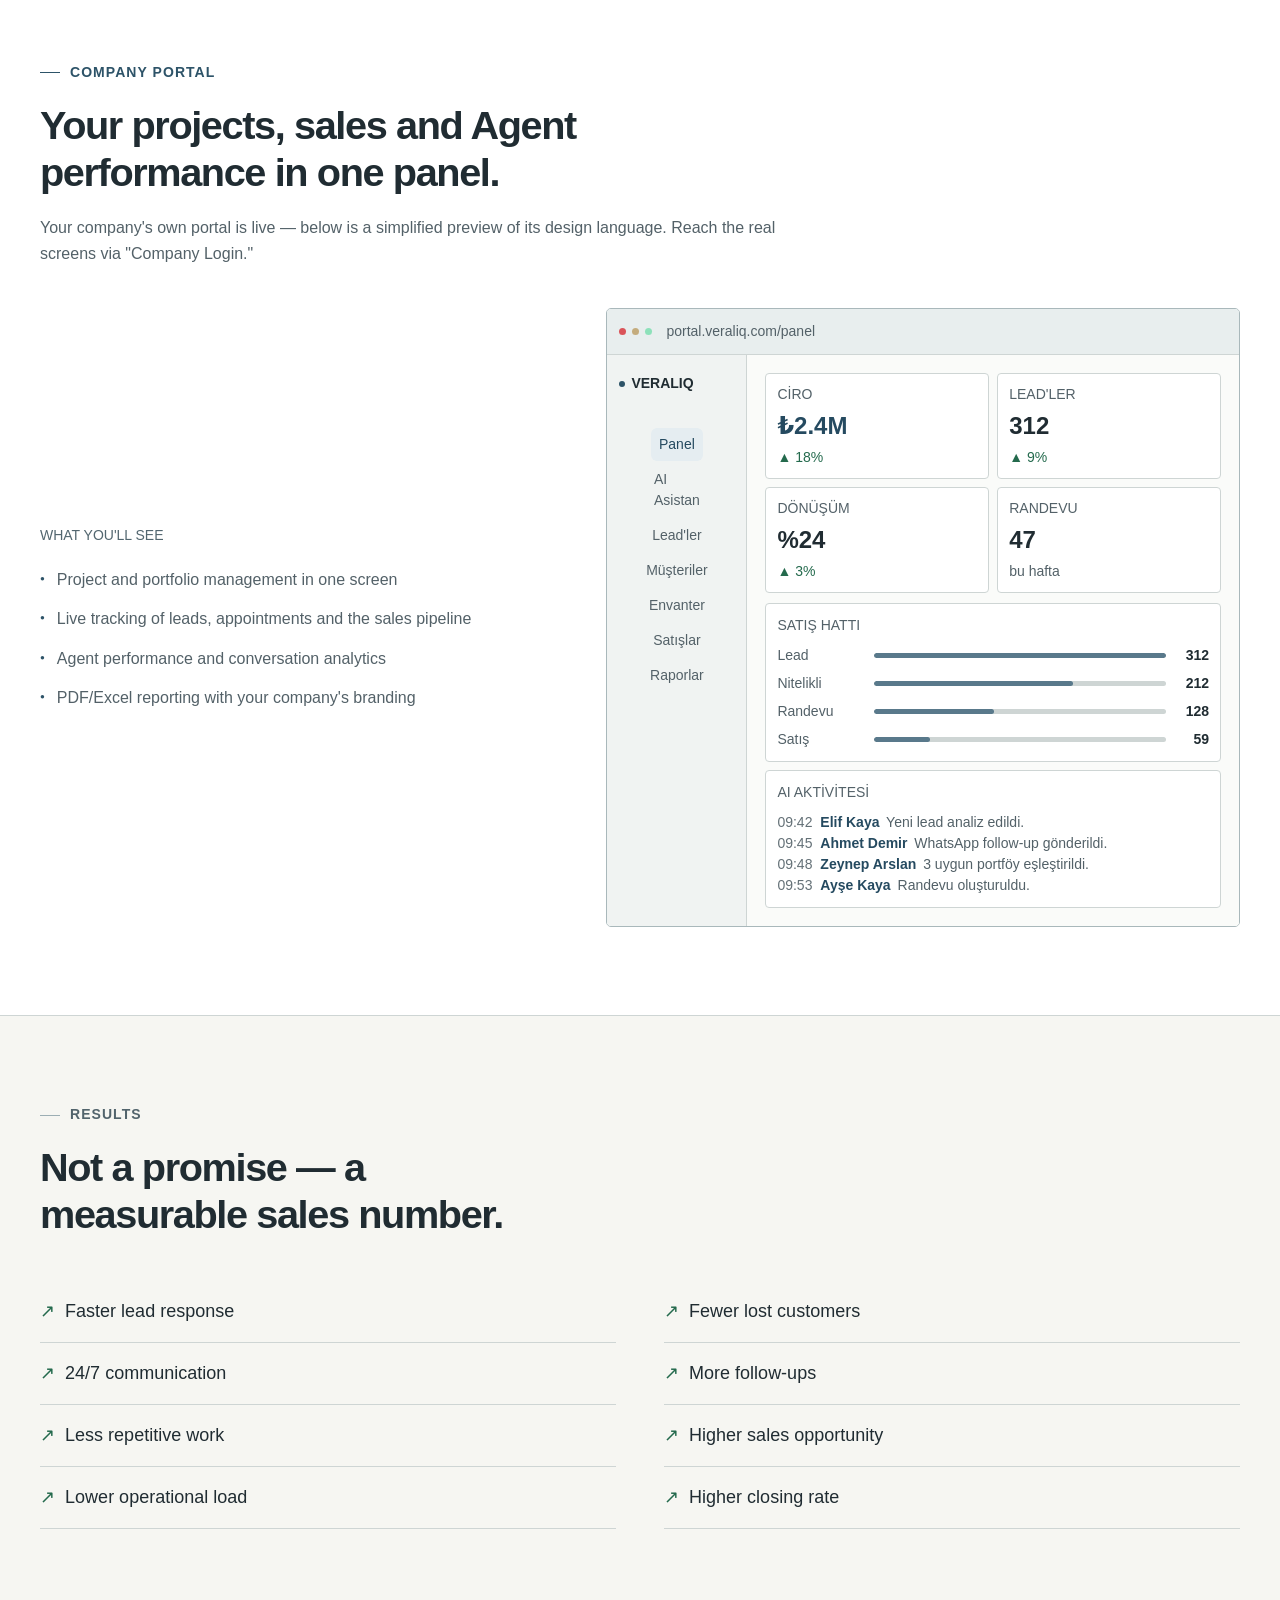
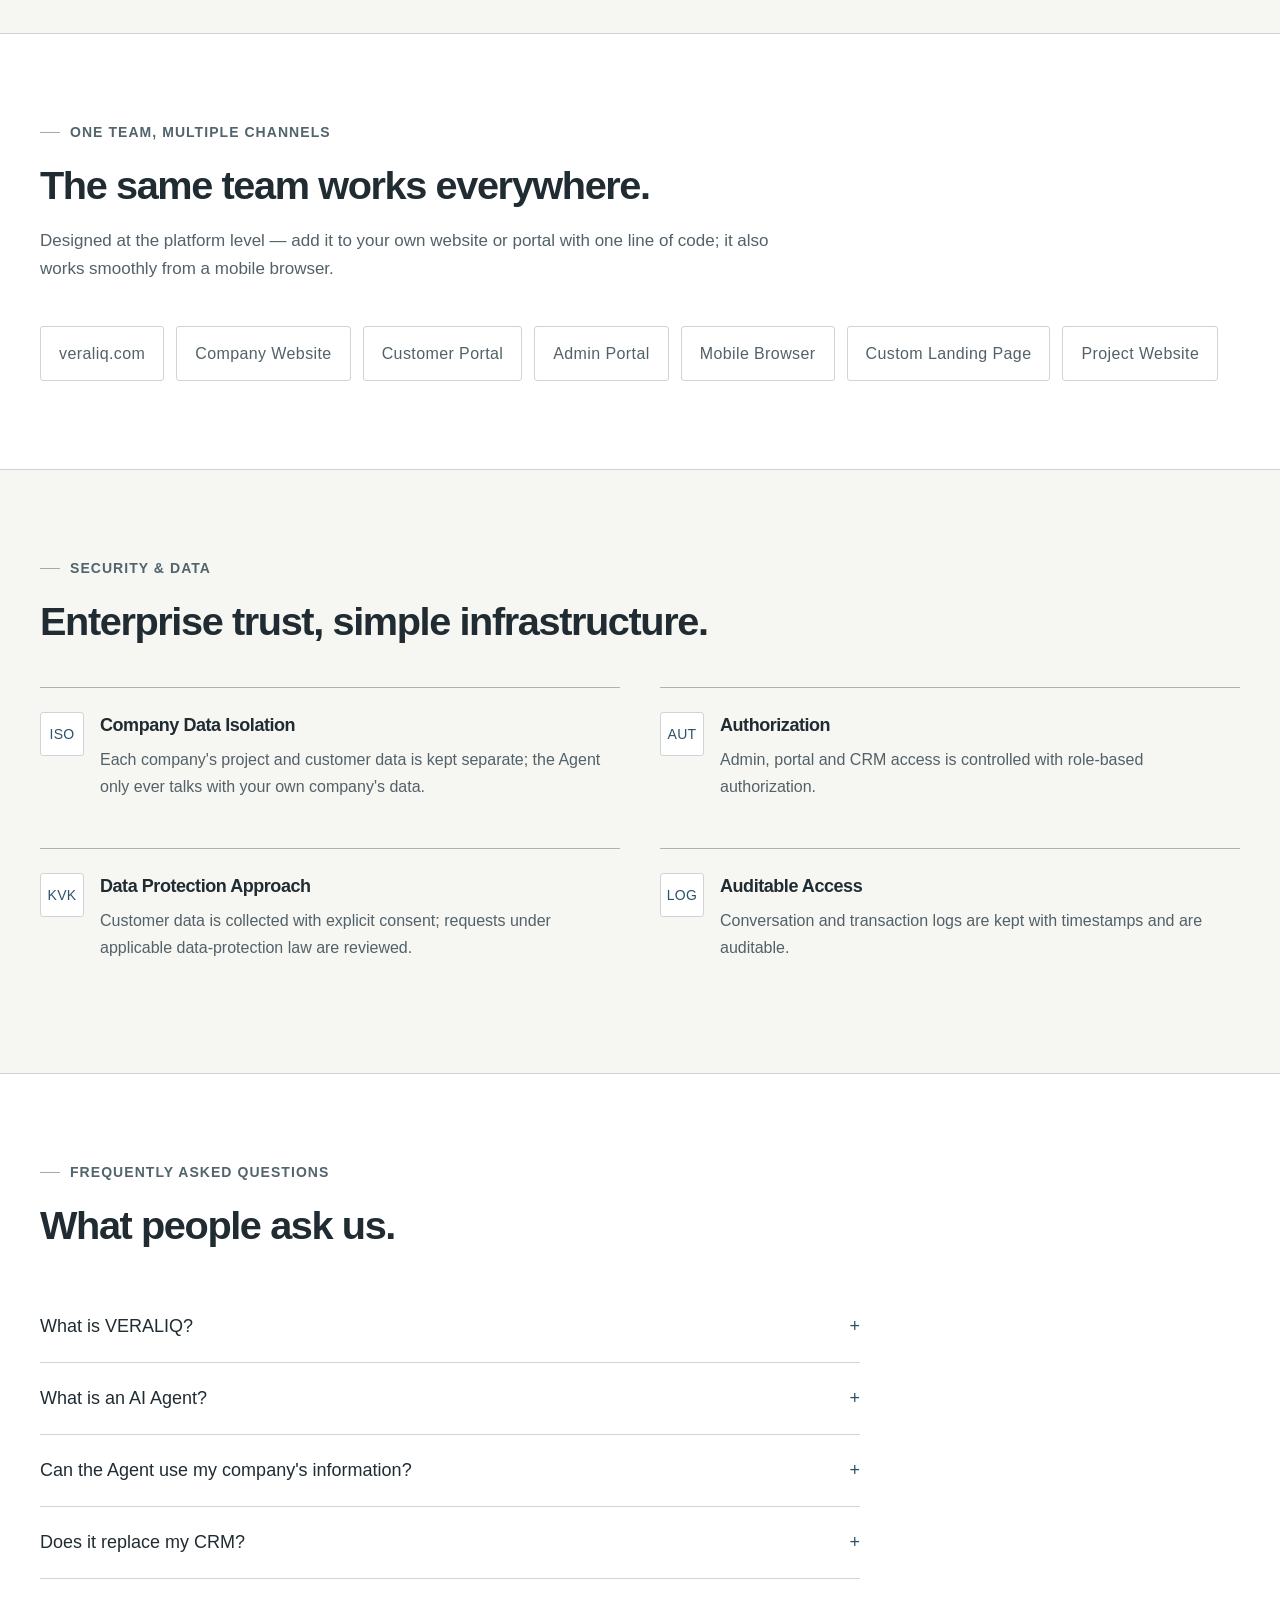
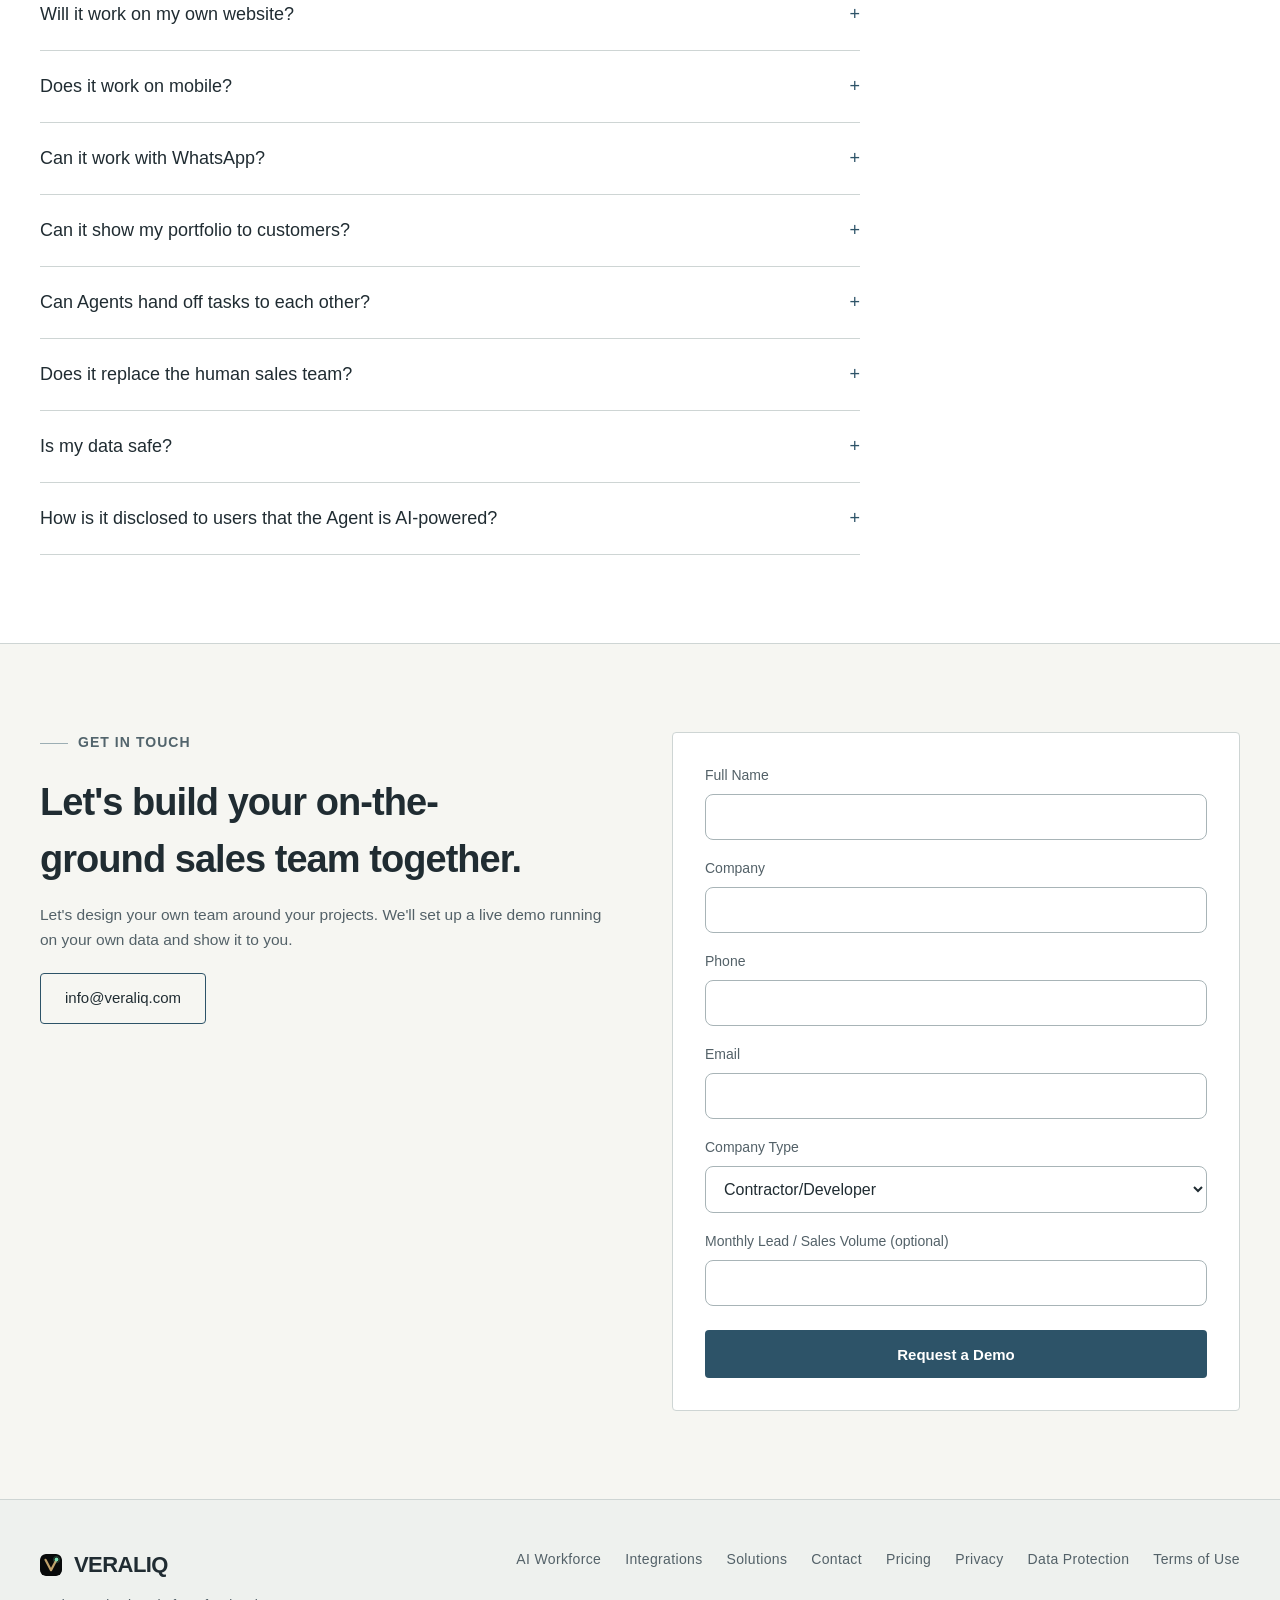
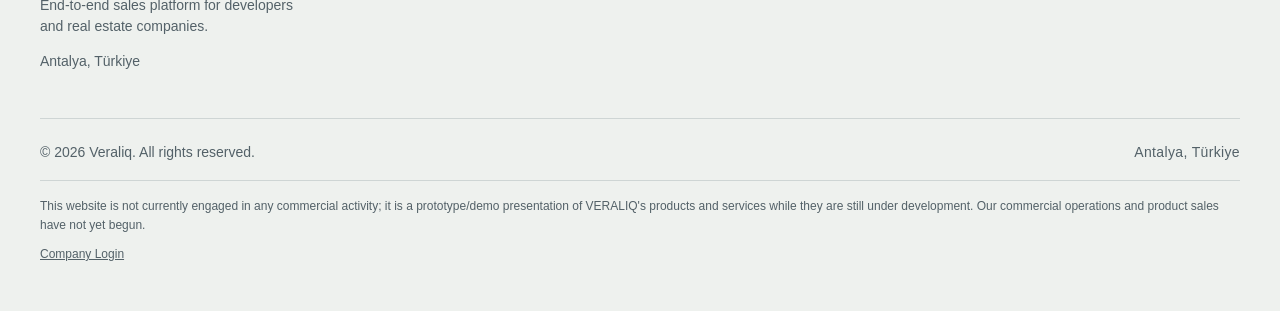
==== commit 6df75a77: "docs+fix: capability ledger, fix marketing/reality mismatches (Faz 6) Faz 6 (P1) from VERALIQ-CLAUDE" ====
--- a/index.html
+++ b/index.html
@@ -4,7 +4,7 @@
 <meta charset="UTF-8">
 <meta name="viewport" content="width=device-width, initial-scale=1.0">
 <title>Veraliq — AI Digital Workforce Platform</title>
-<meta name="description" content="Veraliq; müteahhitler ve gayrimenkul şirketleri için isimlendirilmiş, şirkete özel, gerçek zamanlı konuşabilen AI dijital çalışanlardan oluşan satış ekibi kurar. Lead karşılar, ihtiyaç analizi yapar, portföy eşleştirir, randevu ve follow-up yapar, satışı insana ihtiyaç duymadan kapanışa kadar yürütür; yalnızca yetki gerektiren konularda onayınızı ister.">
+<meta name="description" content="Veraliq; müteahhitler ve gayrimenkul şirketleri için isimlendirilmiş, şirkete özel, gerçek zamanlı konuşabilen AI dijital çalışanlardan oluşan satış ekibi kurar. Lead karşılar, ihtiyaç analizi yapar, portföy eşleştirir, satışı insana ihtiyaç duymadan kapanışa kadar yürütür; yalnızca yetki gerektiren konularda onayınızı ister.">
 <link rel="icon" type="image/svg+xml" href="/assets/veraliq-mark.svg">
 <link rel="icon" type="image/png" sizes="32x32" href="/assets/favicon-32.png">
 <link rel="icon" type="image/png" sizes="16x16" href="/assets/favicon-16.png">
@@ -786,14 +786,10 @@
     <div class="chip-row" id="chipRow">
       <button type="button" class="chip active" data-key="chip.live" data-i18n="chip.live">CANLI SATIŞ ASİSTANI</button>
       <button type="button" class="chip" data-key="chip.presentation" data-i18n="chip.presentation">PROJE SUNUMU</button>
-      <button type="button" class="chip" data-key="chip.docs" data-i18n="chip.docs">PDF / PPT / EXCEL</button>
       <button type="button" class="chip" data-key="chip.location" data-i18n="chip.location">LOKASYON ZEKÂ</button>
       <button type="button" class="chip" data-key="chip.negotiation" data-i18n="chip.negotiation">MÜZAKERE</button>
       <button type="button" class="chip" data-key="chip.payment" data-i18n="chip.payment">ÖDEME PLANI</button>
       <button type="button" class="chip" data-key="chip.lead" data-i18n="chip.lead">LEAD YÖNETİMİ</button>
-      <button type="button" class="chip" data-key="chip.appointment" data-i18n="chip.appointment">RANDEVU</button>
-      <button type="button" class="chip" data-key="chip.whatsapp" data-i18n="chip.whatsapp">WHATSAPP TAKİP</button>
-      <button type="button" class="chip" data-key="chip.reporting" data-i18n="chip.reporting">RAPORLAMA</button>
       <button type="button" class="chip" data-key="chip.mobile" data-i18n="chip.mobile">MOBİL</button>
       <button type="button" class="chip" data-key="chip.portal" data-i18n="chip.portal">ŞİRKET PORTALI</button>
     </div>
